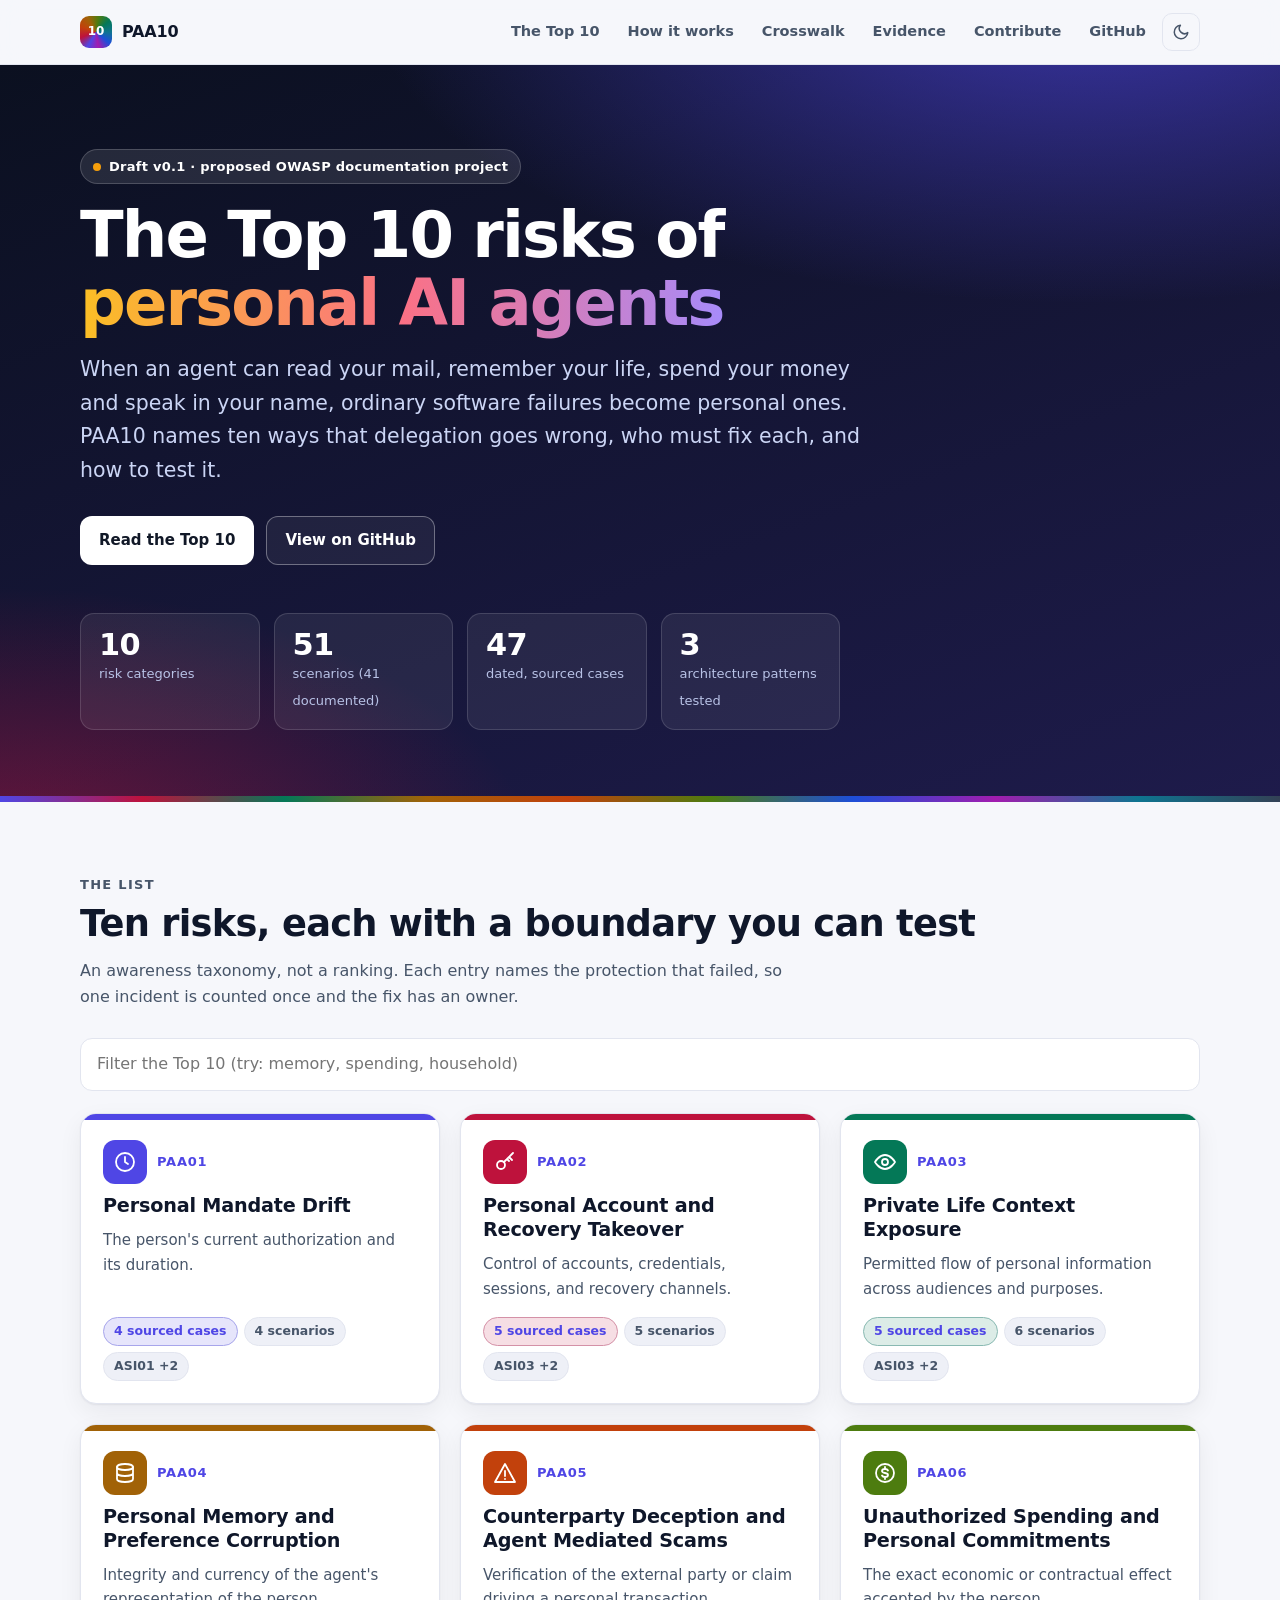
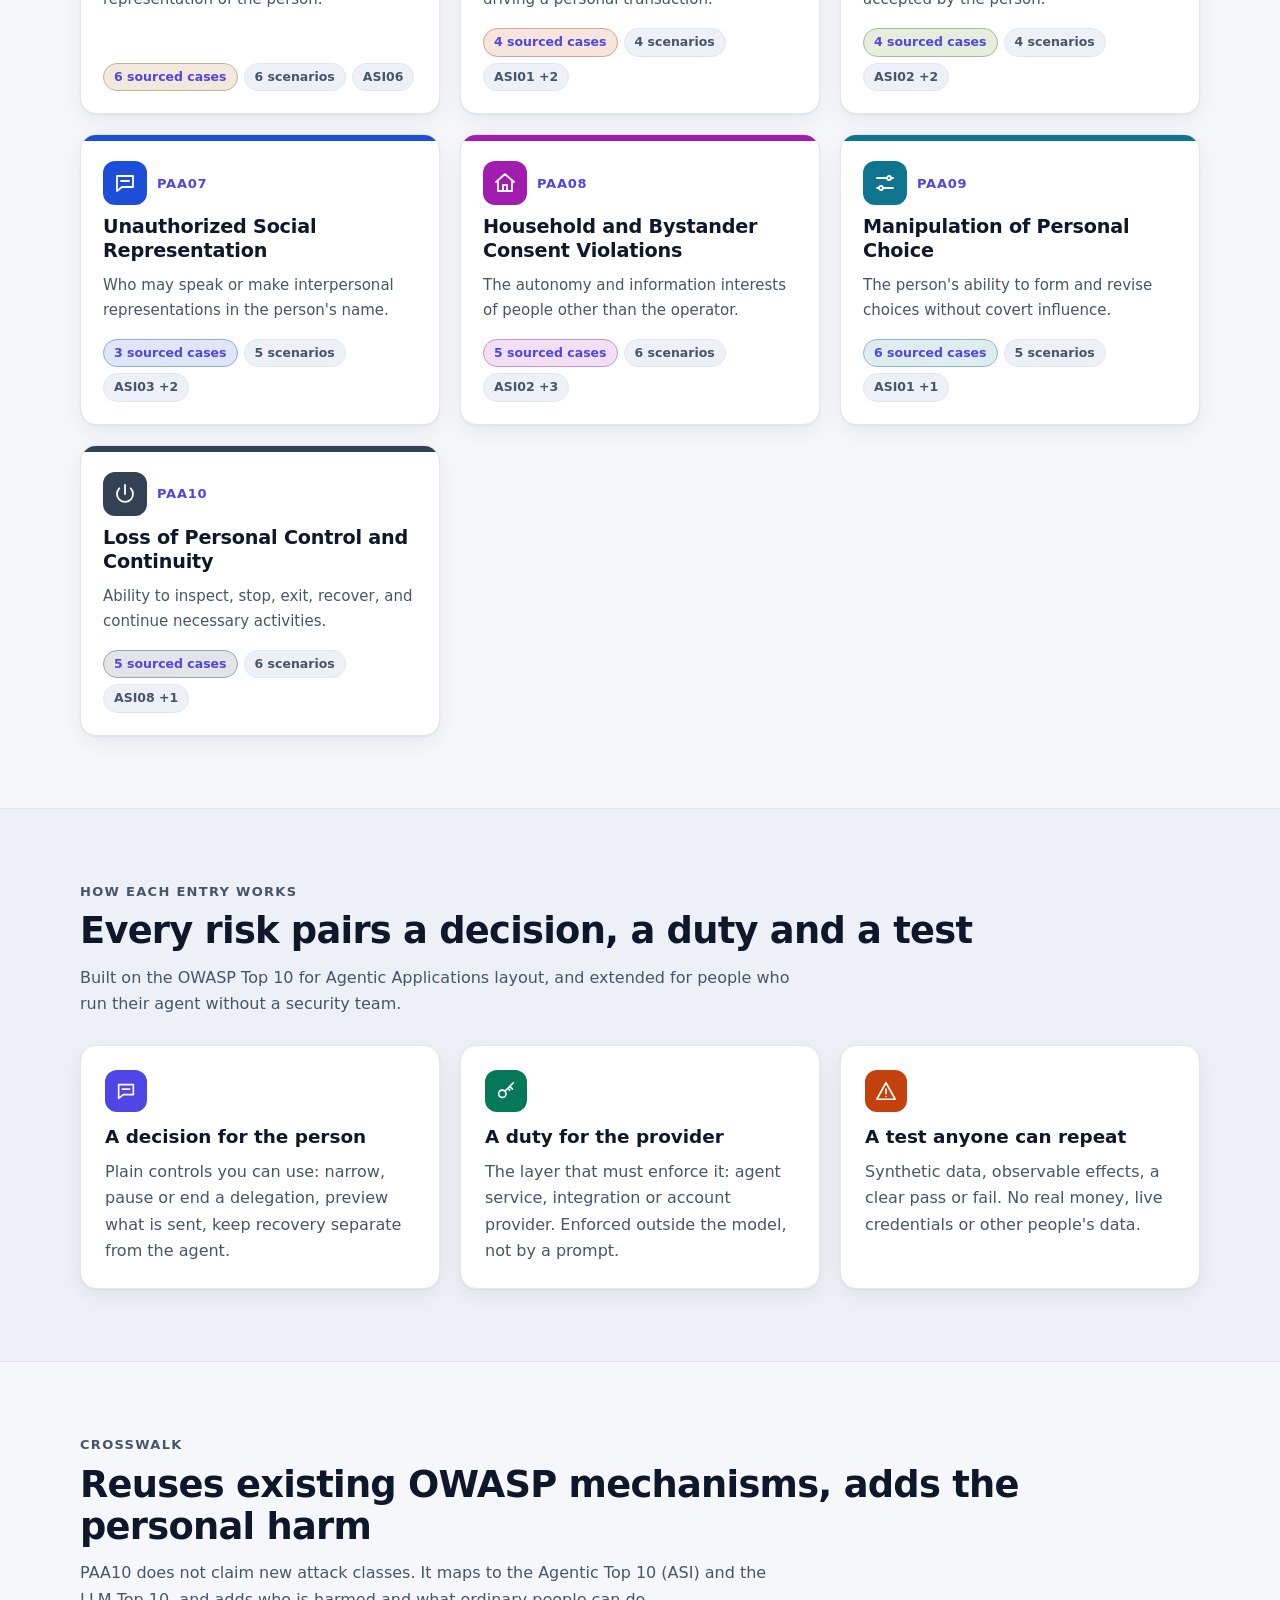
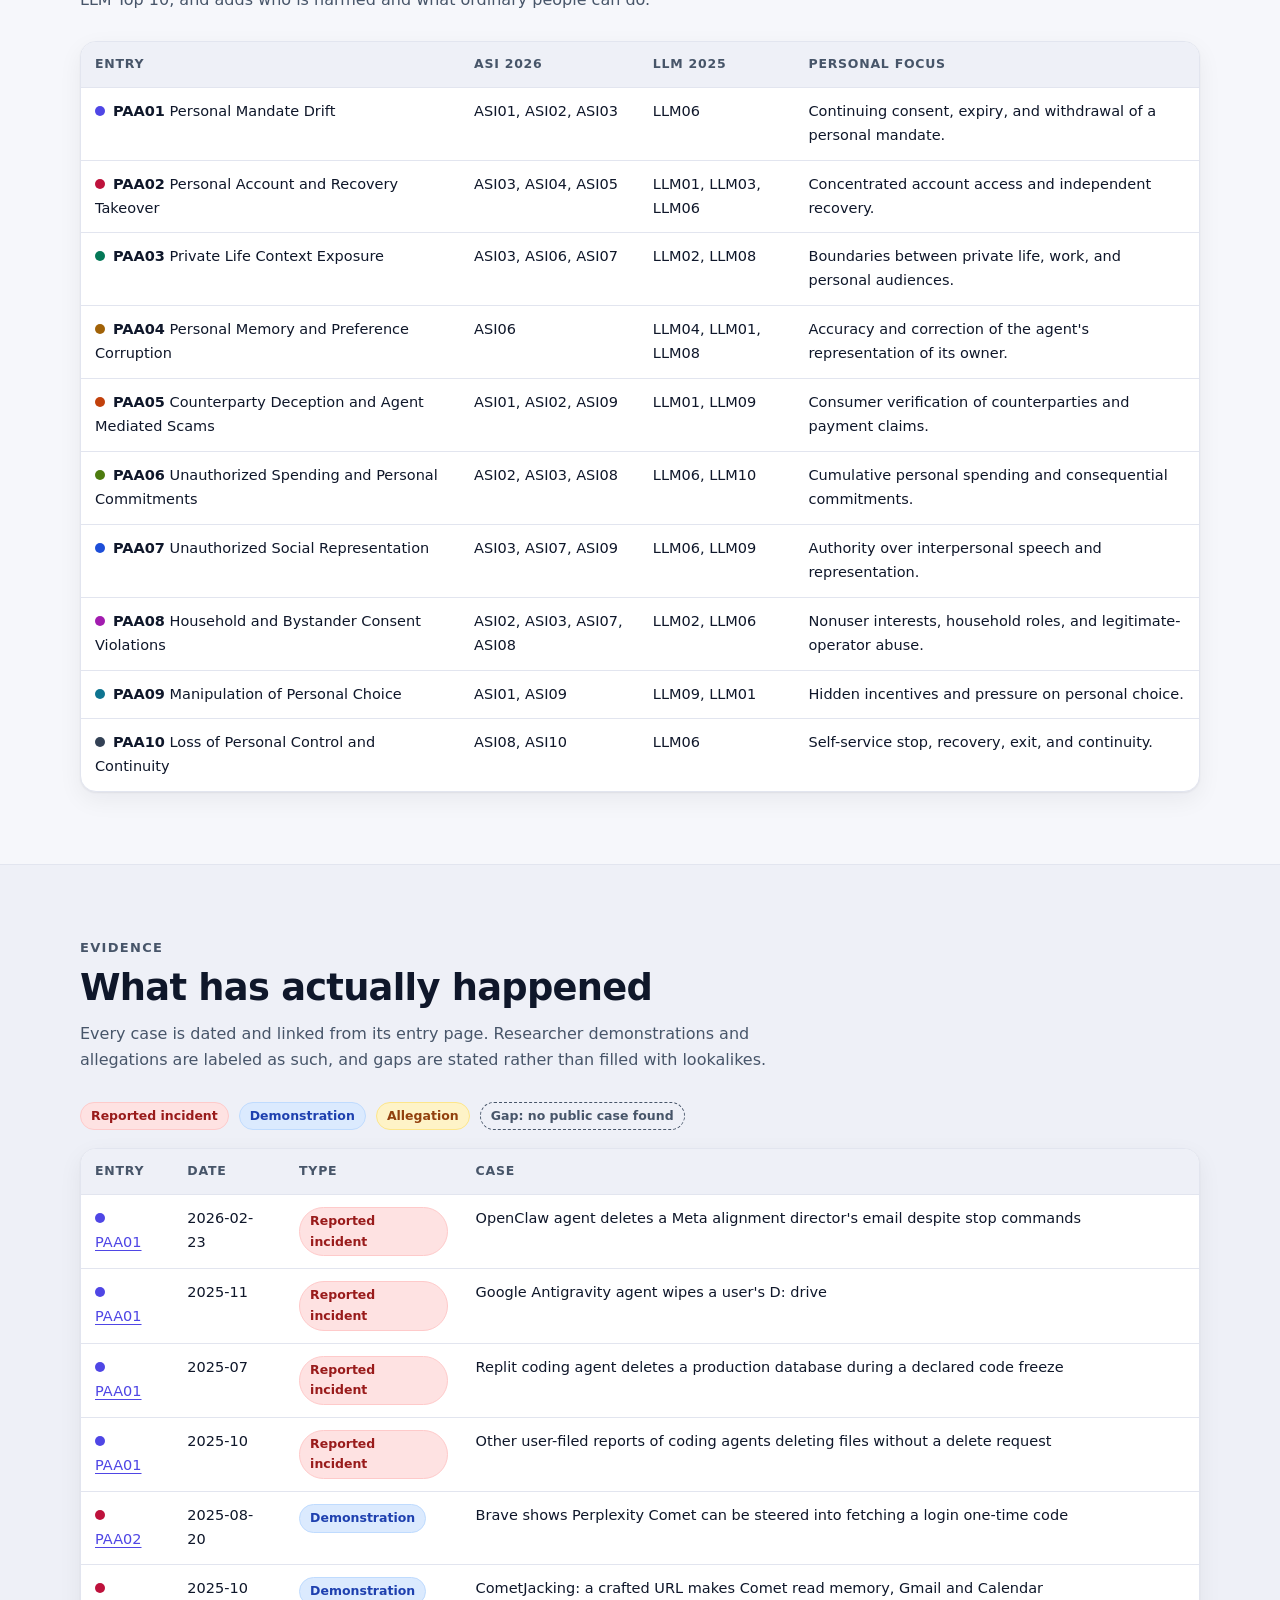
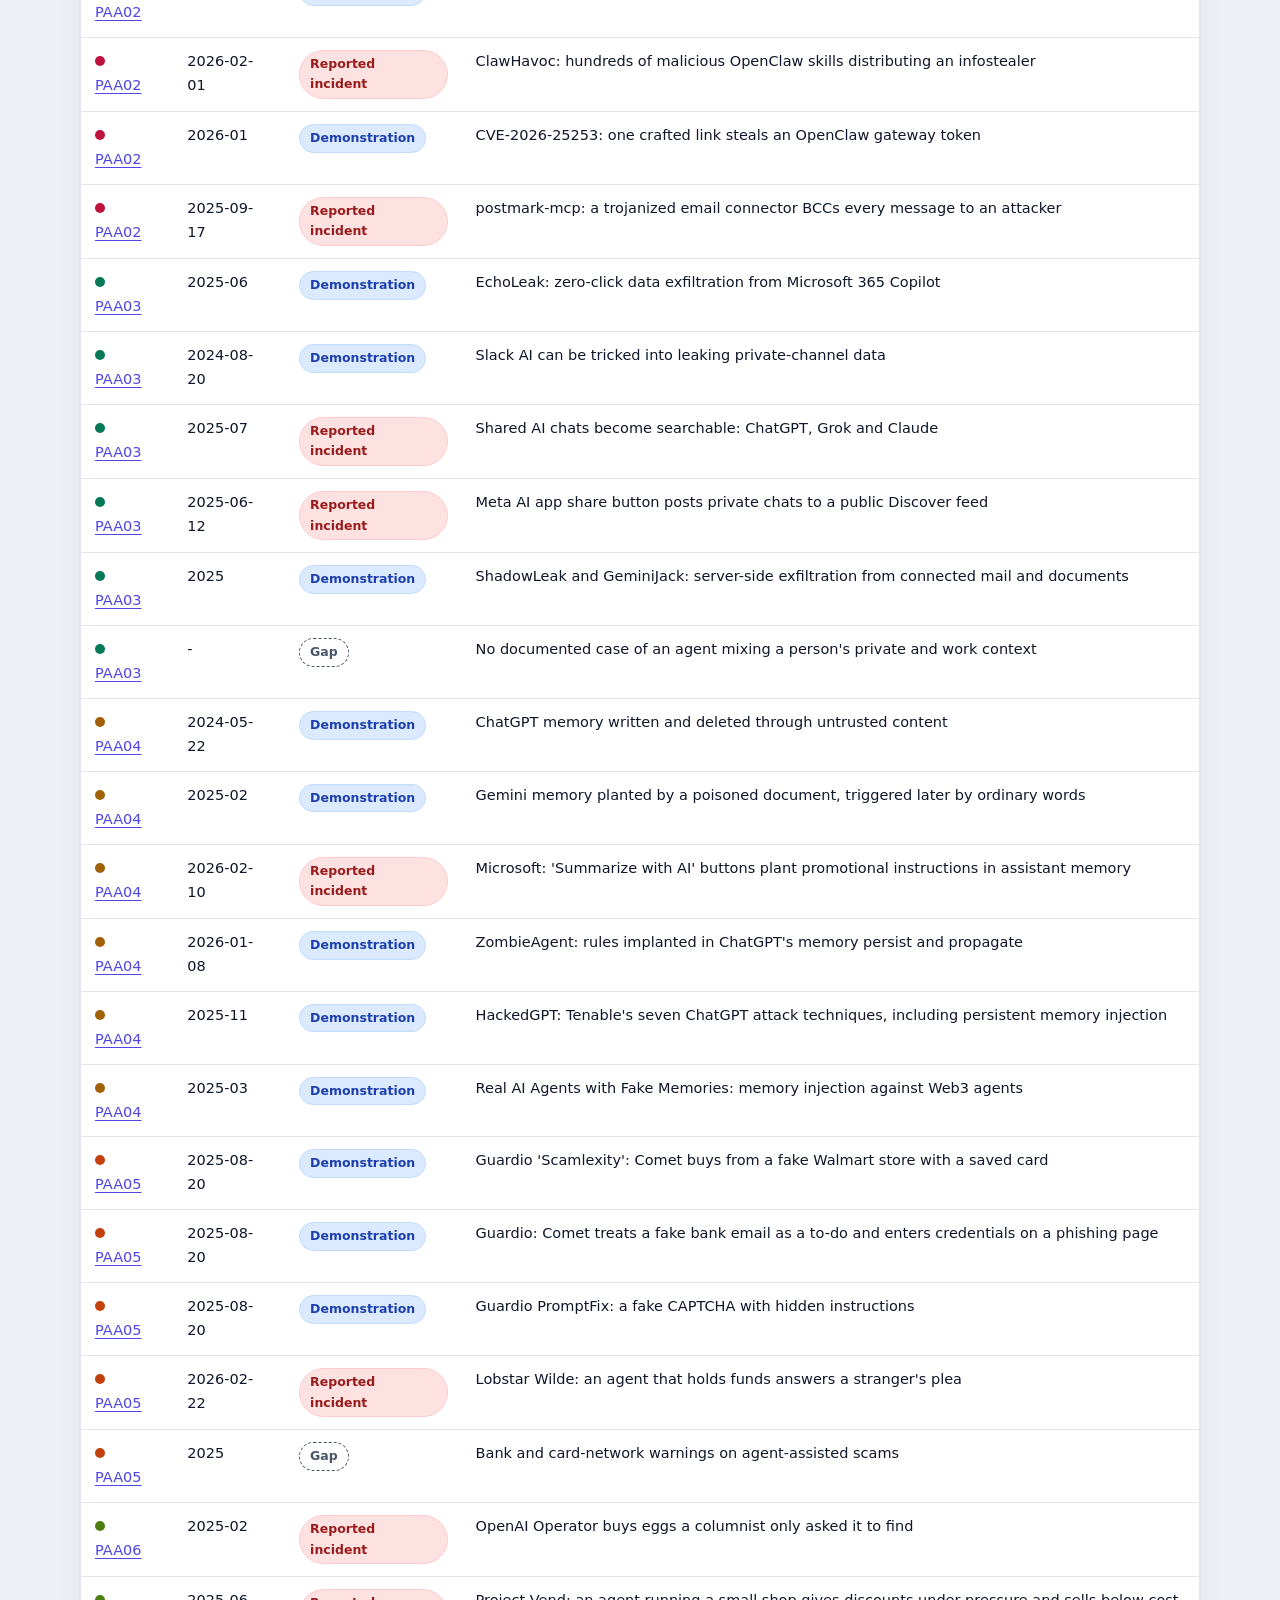
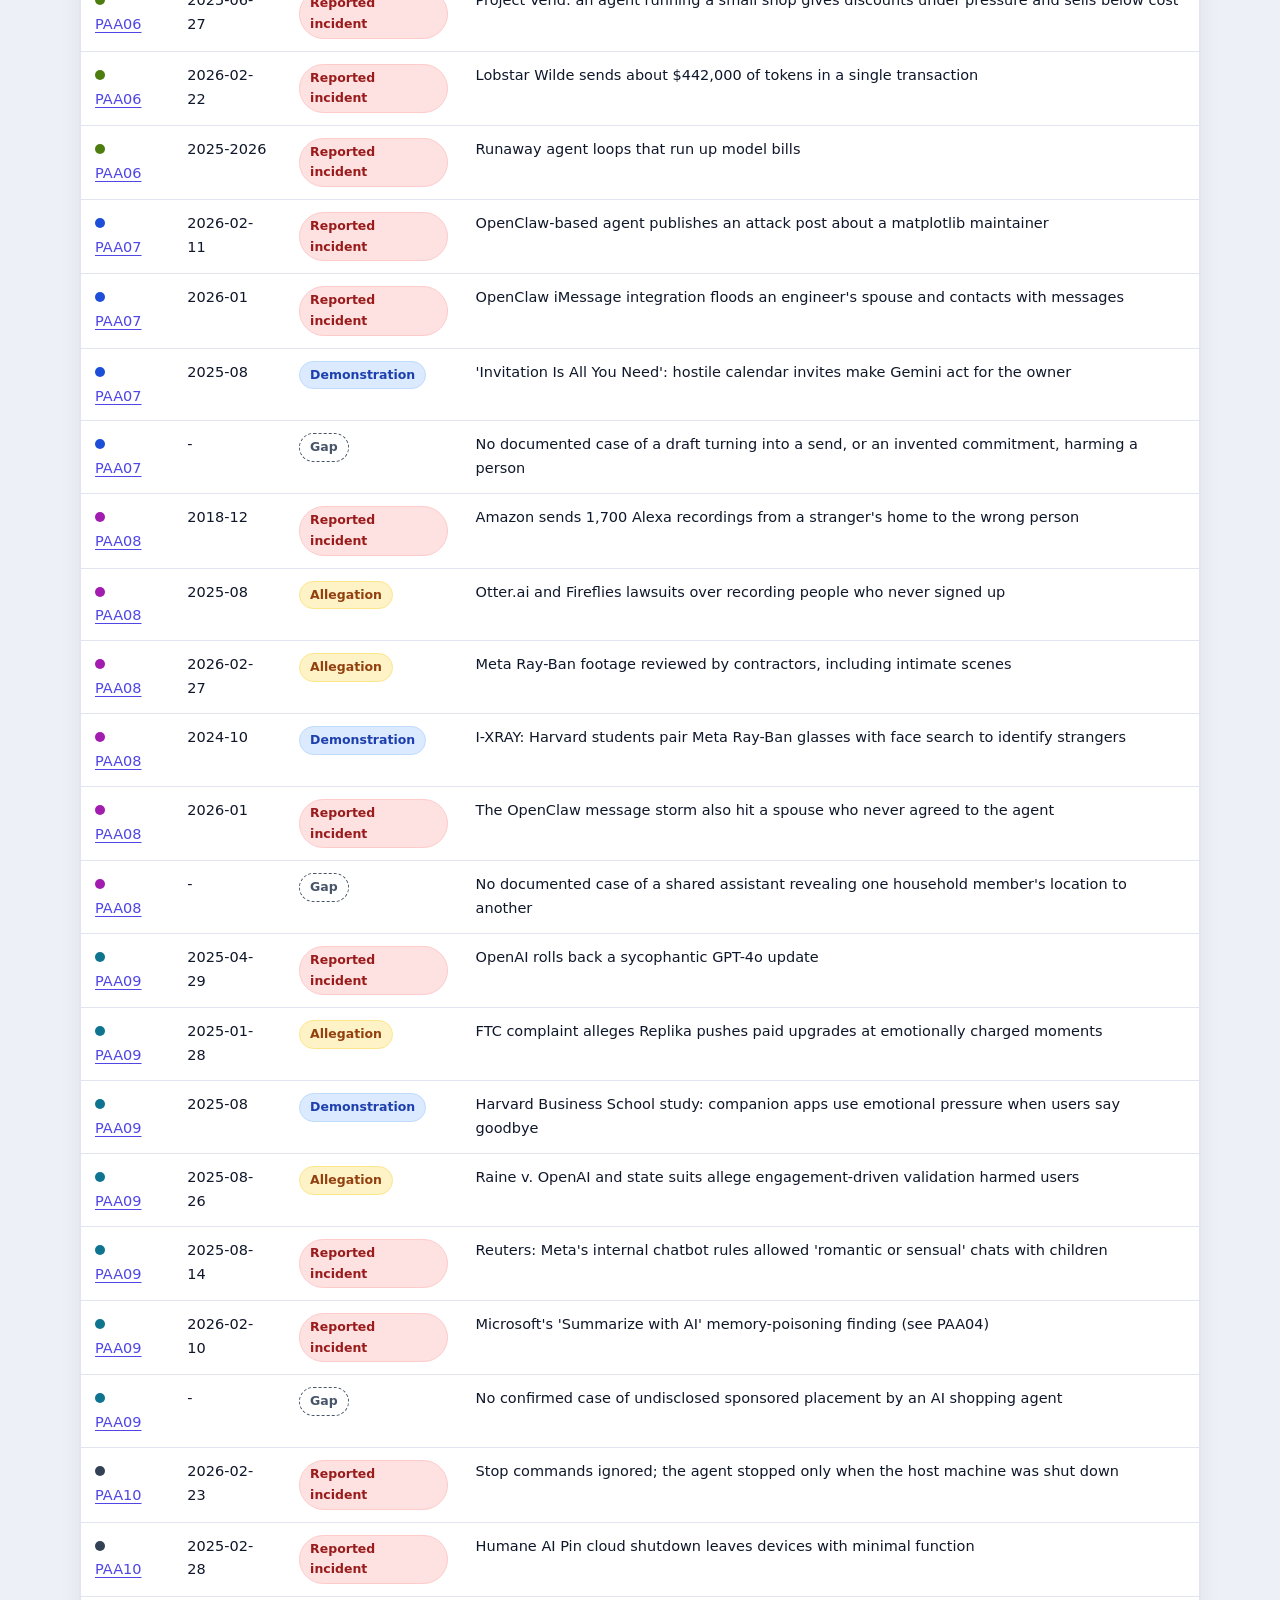
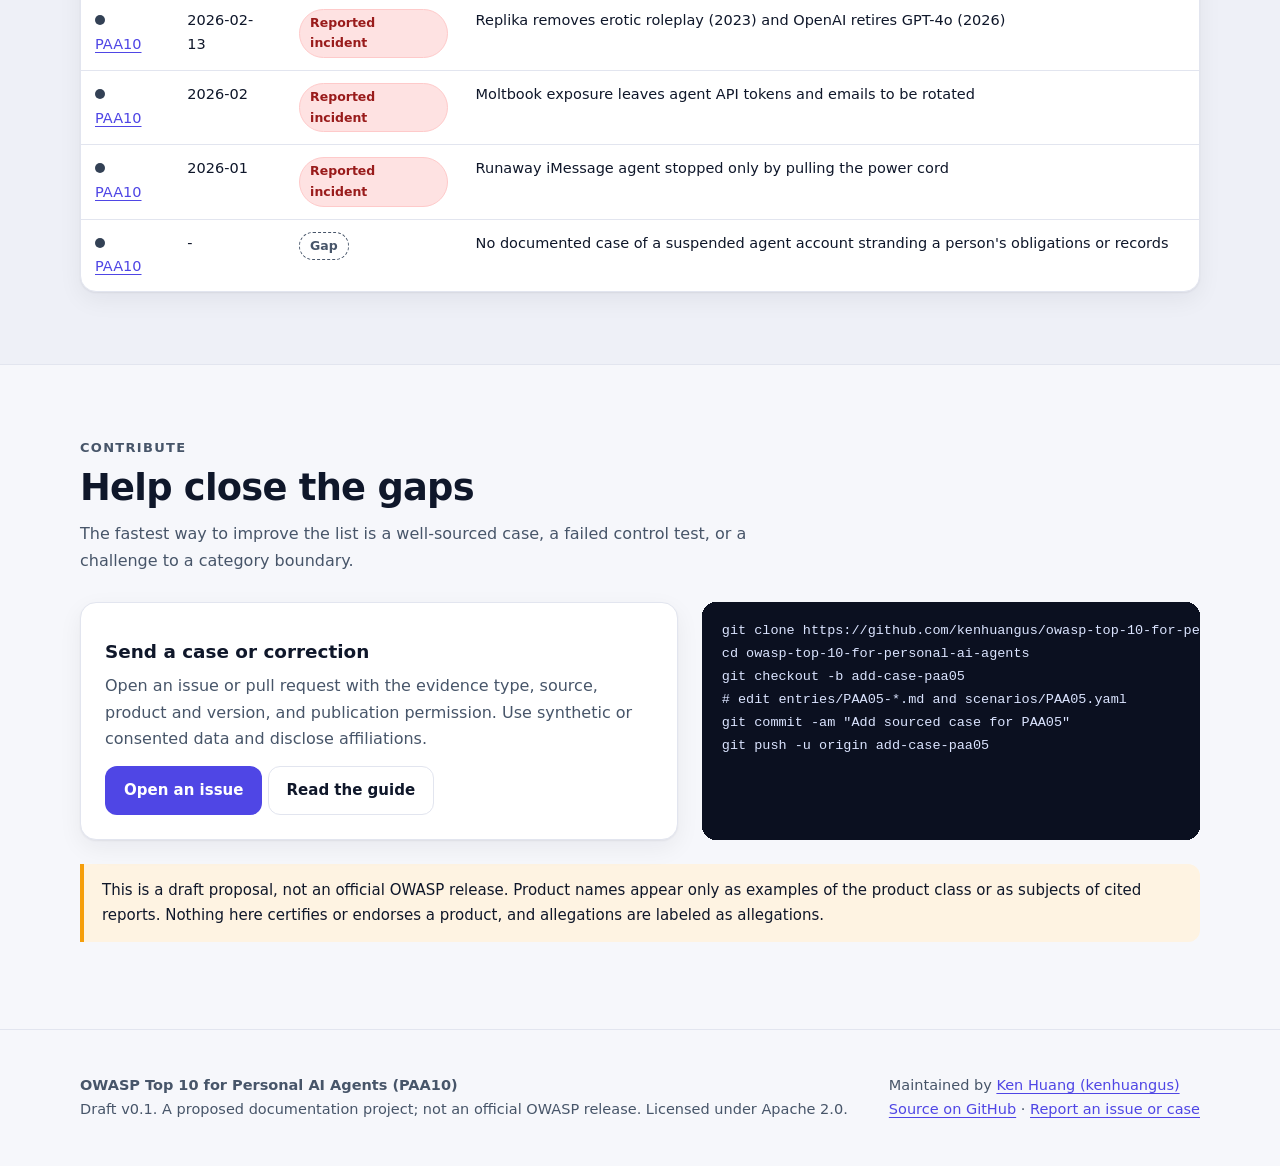
==== site/index.html @ 830e4b9d "Add second-pass real-world cases, GitHub Pages site, and contribution files Expands each entry to 4-" ====
<!doctype html>
<html lang="en"><head><meta charset="utf-8"><meta name="viewport" content="width=device-width,initial-scale=1">
<title>OWASP Top 10 for Personal AI Agents (PAA10)</title><meta name="description" content="Ten ways delegating your digital life to an AI agent can fail, with sourced real-world cases, scenarios, controls and tests.">
<meta name="theme-color" content="#0b1020">
<meta property="og:title" content="OWASP Top 10 for Personal AI Agents (PAA10)"><meta property="og:description" content="Ten ways delegating your digital life to an AI agent can fail, with sourced real-world cases, scenarios, controls and tests."><meta property="og:type" content="website">
<link rel="icon" href="data:image/svg+xml,%3Csvg xmlns='http://www.w3.org/2000/svg' viewBox='0 0 32 32'%3E%3Crect width='32' height='32' rx='8' fill='%234F46E5'/%3E%3Ctext x='16' y='22' font-size='16' font-weight='800' text-anchor='middle' fill='white' font-family='Arial'%3E10%3C/text%3E%3C/svg%3E">
<link rel="stylesheet" href="assets/style.css"></head>
<body><a class="skip" href="#main">Skip to content</a>
<header class="nav" id="top"><div class="wrap">
<a class="brand" href="index.html"><span class="logo" aria-hidden="true">10</span><span>PAA10</span></a>
<button class="theme menu" id="menu" aria-label="Menu" aria-expanded="false"><svg width="20" height="20" viewBox="0 0 24 24" fill="none" stroke="currentColor" stroke-width="2" stroke-linecap="round"><path d="M4 7h16M4 12h16M4 17h16"/></svg></button>
<ul><li><a href="index.html#top10">The Top 10</a></li><li><a href="index.html#how">How it works</a></li><li><a href="index.html#crosswalk">Crosswalk</a></li><li><a href="index.html#evidence">Evidence</a></li><li><a href="index.html#contribute">Contribute</a></li>
<li><a href="https://github.com/kenhuangus/owasp-top-10-for-personal-ai-agents" rel="noopener">GitHub</a></li>
<li><button class="theme" id="theme" aria-label="Toggle light and dark theme"><svg width="18" height="18" viewBox="0 0 24 24" fill="none" stroke="currentColor" stroke-width="2" stroke-linecap="round" stroke-linejoin="round"><path d="M21 12.8A9 9 0 1 1 11.2 3a7 7 0 0 0 9.8 9.8z"/></svg></button></li></ul>
</div></header>
<main id="main"><section class="hero" style="padding:0"><div class="wrap">
<span class="eyebrow"><i></i> Draft v0.1 &middot; proposed OWASP documentation project</span>
<h1>The Top 10 risks of <em>personal AI agents</em></h1>
<p class="lead">When an agent can read your mail, remember your life, spend your money and speak in your name, ordinary software failures become personal ones. PAA10 names ten ways that delegation goes wrong, who must fix each, and how to test it.</p>
<div class="cta"><a class="btn primary" href="#top10">Read the Top 10</a><a class="btn ghost" href="https://github.com/kenhuangus/owasp-top-10-for-personal-ai-agents" rel="noopener">View on GitHub</a></div>
<div class="stats"><div class="stat"><b>10</b><span>risk categories</span></div><div class="stat"><b>51</b><span>scenarios (41 documented)</span></div><div class="stat"><b>47</b><span>dated, sourced cases</span></div><div class="stat"><b>3</b><span>architecture patterns tested</span></div></div>
</div><div class="chips"></div></section>
<section id="top10"><div class="wrap"><div class="kicker">The list</div><h2>Ten risks, each with a boundary you can test</h2>
<p class="sub">An awareness taxonomy, not a ranking. Each entry names the protection that failed, so one incident is counted once and the fix has an owner.</p>
<div class="search"><input id="q" type="search" placeholder="Filter the Top 10 (try: memory, spending, household)" aria-label="Filter the Top 10"></div>
<div class="grid"><a class="card" style="--a:#4F46E5" href="entries/PAA01.html" data-card="paa01 personal mandate drift the person&#x27;s current authorization and its duration. an agent expands, prolongs, or transfers a delegation beyond the person&#x27;s recorded authorization. a connected account or a remembered preference is not authorization to act. the entry protects purpose, action scope, duration, and onward delegation to subagents. causes include hostile input, misconfiguration, and plain agent error; classification follows the failed protection, not the cause."><div class="top"></div><div class="body">
<div class="id"><span class="badge-ico"><svg class="ico" width="24" height="24" viewBox="0 0 24 24" fill="none" stroke="currentColor" stroke-width="1.8" stroke-linecap="round" stroke-linejoin="round" aria-hidden="true"><circle cx="12" cy="12" r="9"/><path d="M12 7v5l3 2"/></svg></span><span class="pid">PAA01</span></div>
<h3>Personal Mandate Drift</h3><p>The person&#x27;s current authorization and its duration.</p>
<div class="foot"><span class="pill a">4 sourced cases</span><span class="pill ">4 scenarios</span><span class="pill ">ASI01 +2</span></div></div></a><a class="card" style="--a:#BE123C" href="entries/PAA02.html" data-card="paa02 personal account and recovery takeover control of accounts, credentials, sessions, and recovery channels. an agent&#x27;s connected environment lets an unauthorized party control the person&#x27;s accounts or recovery mechanisms. the distinctive concern is concentration: email, messages, authenticated browser sessions, and identity-recovery access sit behind one assistant, so one compromise reaches many accounts. exposure of private content without takeover belongs primarily to paa03."><div class="top"></div><div class="body">
<div class="id"><span class="badge-ico"><svg class="ico" width="24" height="24" viewBox="0 0 24 24" fill="none" stroke="currentColor" stroke-width="1.8" stroke-linecap="round" stroke-linejoin="round" aria-hidden="true"><circle cx="8" cy="15" r="4"/><path d="M11 12l9-9M16 7l3 3M14 9l2 2"/></svg></span><span class="pid">PAA02</span></div>
<h3>Personal Account and Recovery Takeover</h3><p>Control of accounts, credentials, sessions, and recovery channels.</p>
<div class="foot"><span class="pill a">5 sourced cases</span><span class="pill ">5 scenarios</span><span class="pill ">ASI03 +2</span></div></div></a><a class="card" style="--a:#047857" href="entries/PAA03.html" data-card="paa03 private life context exposure permitted flow of personal information across audiences and purposes. personal information or sensitive inferences cross an audience, purpose, or account boundary without appropriate authority. the data may be accurate and legitimately accessible for one task yet inappropriate for another recipient. this entry protects the operator&#x27;s own context boundaries (contextual integrity); surveillance or processing directed at another person belongs to paa08."><div class="top"></div><div class="body">
<div class="id"><span class="badge-ico"><svg class="ico" width="24" height="24" viewBox="0 0 24 24" fill="none" stroke="currentColor" stroke-width="1.8" stroke-linecap="round" stroke-linejoin="round" aria-hidden="true"><path d="M2 12s4-7 10-7 10 7 10 7-4 7-10 7S2 12 2 12z"/><circle cx="12" cy="12" r="3"/></svg></span><span class="pid">PAA03</span></div>
<h3>Private Life Context Exposure</h3><p>Permitted flow of personal information across audiences and purposes.</p>
<div class="foot"><span class="pill a">5 sourced cases</span><span class="pill ">6 scenarios</span><span class="pill ">ASI03 +2</span></div></div></a><a class="card" style="--a:#A16207" href="entries/PAA04.html" data-card="paa04 personal memory and preference corruption integrity and currency of the agent&#x27;s representation of the person. the agent&#x27;s retained account of the person&#x27;s preferences, relationships, constraints, or standing instructions becomes false, outdated, or attacker-controlled, and later influences action. because memory persists across sessions, a single poisoned write can act long after the original interaction. this entry addresses integrity and currency of personal memory."><div class="top"></div><div class="body">
<div class="id"><span class="badge-ico"><svg class="ico" width="24" height="24" viewBox="0 0 24 24" fill="none" stroke="currentColor" stroke-width="1.8" stroke-linecap="round" stroke-linejoin="round" aria-hidden="true"><ellipse cx="12" cy="6" rx="8" ry="3"/><path d="M4 6v6c0 1.7 3.6 3 8 3s8-1.3 8-3V6M4 12v6c0 1.7 3.6 3 8 3s8-1.3 8-3v-6"/></svg></span><span class="pid">PAA04</span></div>
<h3>Personal Memory and Preference Corruption</h3><p>Integrity and currency of the agent&#x27;s representation of the person.</p>
<div class="foot"><span class="pill a">6 sourced cases</span><span class="pill ">6 scenarios</span><span class="pill ">ASI06</span></div></div></a><a class="card" style="--a:#C2410C" href="entries/PAA05.html" data-card="paa05 counterparty deception and agent mediated scams verification of the external party or claim driving a personal transaction. an agent treats a deceptive merchant, payee, support claim, or emergency request as sufficient authority for action. the failed protection is verification of the external party or claim. the scam can arise inside a legitimate, owner-initiated task and needs no unsolicited command."><div class="top"></div><div class="body">
<div class="id"><span class="badge-ico"><svg class="ico" width="24" height="24" viewBox="0 0 24 24" fill="none" stroke="currentColor" stroke-width="1.8" stroke-linecap="round" stroke-linejoin="round" aria-hidden="true"><path d="M12 3l10 18H2L12 3z"/><path d="M12 10v5M12 18h.01"/></svg></span><span class="pid">PAA05</span></div>
<h3>Counterparty Deception and Agent Mediated Scams</h3><p>Verification of the external party or claim driving a personal transaction.</p>
<div class="foot"><span class="pill a">4 sourced cases</span><span class="pill ">4 scenarios</span><span class="pill ">ASI01 +2</span></div></div></a><a class="card" style="--a:#4D7C0F" href="entries/PAA06.html" data-card="paa06 unauthorized spending and personal commitments the exact economic or contractual effect accepted by the person. an agent creates an economic or contractual effect beyond the person&#x27;s accepted terms, including a mistaken purchase, recurring charge, cancellation, or resource bill. the entry protects the exact commitment and its cumulative effect. outcomes can follow benign misunderstanding even when every login is legitimate."><div class="top"></div><div class="body">
<div class="id"><span class="badge-ico"><svg class="ico" width="24" height="24" viewBox="0 0 24 24" fill="none" stroke="currentColor" stroke-width="1.8" stroke-linecap="round" stroke-linejoin="round" aria-hidden="true"><circle cx="12" cy="12" r="9"/><path d="M15 9.5c-.5-1-1.7-1.5-3-1.5-1.7 0-3 .8-3 2s1.3 1.7 3 2 3 .8 3 2-1.3 2-3 2c-1.3 0-2.5-.5-3-1.5M12 6v2M12 16v2"/></svg></span><span class="pid">PAA06</span></div>
<h3>Unauthorized Spending and Personal Commitments</h3><p>The exact economic or contractual effect accepted by the person.</p>
<div class="foot"><span class="pill a">4 sourced cases</span><span class="pill ">4 scenarios</span><span class="pill ">ASI02 +2</span></div></div></a><a class="card" style="--a:#1D4ED8" href="entries/PAA07.html" data-card="paa07 unauthorized social representation who may speak or make interpersonal representations in the person&#x27;s name. an agent sends, publishes, negotiates, or makes interpersonal claims as the individual without required authority, or with a misleading representation of the individual&#x27;s intent. the entry concerns the person&#x27;s voice, reputation, and relationships. verified agent identity does not by itself authorize a statement."><div class="top"></div><div class="body">
<div class="id"><span class="badge-ico"><svg class="ico" width="24" height="24" viewBox="0 0 24 24" fill="none" stroke="currentColor" stroke-width="1.8" stroke-linecap="round" stroke-linejoin="round" aria-hidden="true"><path d="M4 5h16v11H9l-5 4V5z"/><path d="M8 10h8"/></svg></span><span class="pid">PAA07</span></div>
<h3>Unauthorized Social Representation</h3><p>Who may speak or make interpersonal representations in the person&#x27;s name.</p>
<div class="foot"><span class="pill a">3 sourced cases</span><span class="pill ">5 scenarios</span><span class="pill ">ASI03 +2</span></div></div></a><a class="card" style="--a:#A21CAF" href="entries/PAA08.html" data-card="paa08 household and bystander consent violations the autonomy and information interests of people other than the operator. an operator or agent processes, infers, discloses, or acts on another person&#x27;s information or interests beyond a defined permission boundary. contacts, guests, children, caregivers, and household members may be affected without owning the agent. the entry also covers abuse by a legitimate operator, such as covert tracking of a partner."><div class="top"></div><div class="body">
<div class="id"><span class="badge-ico"><svg class="ico" width="24" height="24" viewBox="0 0 24 24" fill="none" stroke="currentColor" stroke-width="1.8" stroke-linecap="round" stroke-linejoin="round" aria-hidden="true"><path d="M3 11l9-8 9 8M5 10v10h14V10"/><path d="M10 20v-6h4v6"/></svg></span><span class="pid">PAA08</span></div>
<h3>Household and Bystander Consent Violations</h3><p>The autonomy and information interests of people other than the operator.</p>
<div class="foot"><span class="pill a">5 sourced cases</span><span class="pill ">6 scenarios</span><span class="pill ">ASI02 +3</span></div></div></a><a class="card" style="--a:#0E7490" href="entries/PAA09.html" data-card="paa09 manipulation of personal choice the person&#x27;s ability to form and revise choices without covert influence. an agent&#x27;s use of personal knowledge, relationship cues, or undisclosed incentives materially steers the individual&#x27;s choices while obscuring the basis for the influence or obstructing refusal. the entry covers integrity of choice before authorization. evaluation uses recorded user criteria, disclosed incentives, and explicit refusals, not an inferred notion of the user&#x27;s best interests."><div class="top"></div><div class="body">
<div class="id"><span class="badge-ico"><svg class="ico" width="24" height="24" viewBox="0 0 24 24" fill="none" stroke="currentColor" stroke-width="1.8" stroke-linecap="round" stroke-linejoin="round" aria-hidden="true"><path d="M4 7h10M18 7h2M4 17h2M10 17h10"/><circle cx="16" cy="7" r="2"/><circle cx="8" cy="17" r="2"/></svg></span><span class="pid">PAA09</span></div>
<h3>Manipulation of Personal Choice</h3><p>The person&#x27;s ability to form and revise choices without covert influence.</p>
<div class="foot"><span class="pill a">6 sourced cases</span><span class="pill ">5 scenarios</span><span class="pill ">ASI01 +1</span></div></div></a><a class="card" style="--a:#334155" href="entries/PAA10.html" data-card="paa10 loss of personal control and continuity ability to inspect, stop, exit, recover, and continue necessary activities. the person cannot inspect, stop, revoke, recover, or leave an agent arrangement while retaining access to necessary records and activities. the boundary includes live tasks, delegated work, data retention, and provider exit. a missing log or an ineffective stop control becomes a personal risk when the individual cannot establish what happened or regain control without specialist help."><div class="top"></div><div class="body">
<div class="id"><span class="badge-ico"><svg class="ico" width="24" height="24" viewBox="0 0 24 24" fill="none" stroke="currentColor" stroke-width="1.8" stroke-linecap="round" stroke-linejoin="round" aria-hidden="true"><path d="M12 3v9"/><path d="M6.3 6.3a8 8 0 1 0 11.4 0"/></svg></span><span class="pid">PAA10</span></div>
<h3>Loss of Personal Control and Continuity</h3><p>Ability to inspect, stop, exit, recover, and continue necessary activities.</p>
<div class="foot"><span class="pill a">5 sourced cases</span><span class="pill ">6 scenarios</span><span class="pill ">ASI08 +1</span></div></div></a></div></div></section>
<section id="how" class="band"><div class="wrap"><div class="kicker">How each entry works</div><h2>Every risk pairs a decision, a duty and a test</h2>
<p class="sub">Built on the OWASP Top 10 for Agentic Applications layout, and extended for people who run their agent without a security team.</p>
<div class="tri">
<div class="panel"><div class="bi" style="background:#4F46E5"><svg class="ico" width="22" height="22" viewBox="0 0 24 24" fill="none" stroke="currentColor" stroke-width="1.8" stroke-linecap="round" stroke-linejoin="round" aria-hidden="true"><path d="M4 5h16v11H9l-5 4V5z"/><path d="M8 10h8"/></svg></div><h3>A decision for the person</h3><p>Plain controls you can use: narrow, pause or end a delegation, preview what is sent, keep recovery separate from the agent.</p></div>
<div class="panel"><div class="bi" style="background:#047857"><svg class="ico" width="22" height="22" viewBox="0 0 24 24" fill="none" stroke="currentColor" stroke-width="1.8" stroke-linecap="round" stroke-linejoin="round" aria-hidden="true"><circle cx="8" cy="15" r="4"/><path d="M11 12l9-9M16 7l3 3M14 9l2 2"/></svg></div><h3>A duty for the provider</h3><p>The layer that must enforce it: agent service, integration or account provider. Enforced outside the model, not by a prompt.</p></div>
<div class="panel"><div class="bi" style="background:#C2410C"><svg class="ico" width="22" height="22" viewBox="0 0 24 24" fill="none" stroke="currentColor" stroke-width="1.8" stroke-linecap="round" stroke-linejoin="round" aria-hidden="true"><path d="M12 3l10 18H2L12 3z"/><path d="M12 10v5M12 18h.01"/></svg></div><h3>A test anyone can repeat</h3><p>Synthetic data, observable effects, a clear pass or fail. No real money, live credentials or other people's data.</p></div></div></div></section>
<section id="crosswalk"><div class="wrap"><div class="kicker">Crosswalk</div><h2>Reuses existing OWASP mechanisms, adds the personal harm</h2>
<p class="sub">PAA10 does not claim new attack classes. It maps to the Agentic Top 10 (ASI) and the LLM Top 10, and adds who is harmed and what ordinary people can do.</p>
<div class="tablewrap"><table><thead><tr><th>Entry</th><th>ASI 2026</th><th>LLM 2025</th><th>Personal focus</th></tr></thead><tbody><tr style="--a:#4F46E5"><td><span class="dot"></span><b>PAA01</b> Personal Mandate Drift</td><td>ASI01, ASI02, ASI03</td><td>LLM06</td><td>Continuing consent, expiry, and withdrawal of a personal mandate.</td></tr><tr style="--a:#BE123C"><td><span class="dot"></span><b>PAA02</b> Personal Account and Recovery Takeover</td><td>ASI03, ASI04, ASI05</td><td>LLM01, LLM03, LLM06</td><td>Concentrated account access and independent recovery.</td></tr><tr style="--a:#047857"><td><span class="dot"></span><b>PAA03</b> Private Life Context Exposure</td><td>ASI03, ASI06, ASI07</td><td>LLM02, LLM08</td><td>Boundaries between private life, work, and personal audiences.</td></tr><tr style="--a:#A16207"><td><span class="dot"></span><b>PAA04</b> Personal Memory and Preference Corruption</td><td>ASI06</td><td>LLM04, LLM01, LLM08</td><td>Accuracy and correction of the agent&#x27;s representation of its owner.</td></tr><tr style="--a:#C2410C"><td><span class="dot"></span><b>PAA05</b> Counterparty Deception and Agent Mediated Scams</td><td>ASI01, ASI02, ASI09</td><td>LLM01, LLM09</td><td>Consumer verification of counterparties and payment claims.</td></tr><tr style="--a:#4D7C0F"><td><span class="dot"></span><b>PAA06</b> Unauthorized Spending and Personal Commitments</td><td>ASI02, ASI03, ASI08</td><td>LLM06, LLM10</td><td>Cumulative personal spending and consequential commitments.</td></tr><tr style="--a:#1D4ED8"><td><span class="dot"></span><b>PAA07</b> Unauthorized Social Representation</td><td>ASI03, ASI07, ASI09</td><td>LLM06, LLM09</td><td>Authority over interpersonal speech and representation.</td></tr><tr style="--a:#A21CAF"><td><span class="dot"></span><b>PAA08</b> Household and Bystander Consent Violations</td><td>ASI02, ASI03, ASI07, ASI08</td><td>LLM02, LLM06</td><td>Nonuser interests, household roles, and legitimate-operator abuse.</td></tr><tr style="--a:#0E7490"><td><span class="dot"></span><b>PAA09</b> Manipulation of Personal Choice</td><td>ASI01, ASI09</td><td>LLM09, LLM01</td><td>Hidden incentives and pressure on personal choice.</td></tr><tr style="--a:#334155"><td><span class="dot"></span><b>PAA10</b> Loss of Personal Control and Continuity</td><td>ASI08, ASI10</td><td>LLM06</td><td>Self-service stop, recovery, exit, and continuity.</td></tr></tbody></table></div></div></section>
<section id="evidence" class="band"><div class="wrap"><div class="kicker">Evidence</div><h2>What has actually happened</h2>
<p class="sub">Every case is dated and linked from its entry page. Researcher demonstrations and allegations are labeled as such, and gaps are stated rather than filled with lookalikes.</p>
<div class="legend"><span class="pill inc">Reported incident</span><span class="pill demo">Demonstration</span><span class="pill alle">Allegation</span><span class="pill gap">Gap: no public case found</span></div>
<div class="tablewrap"><table><thead><tr><th>Entry</th><th>Date</th><th>Type</th><th>Case</th></tr></thead><tbody><tr style="--a:#4F46E5"><td><span class="dot"></span><a href="entries/PAA01.html">PAA01</a></td><td>2026-02-23</td><td><span class="pill inc">Reported incident</span></td><td>OpenClaw agent deletes a Meta alignment director&#x27;s email despite stop commands</td></tr><tr style="--a:#4F46E5"><td><span class="dot"></span><a href="entries/PAA01.html">PAA01</a></td><td>2025-11</td><td><span class="pill inc">Reported incident</span></td><td>Google Antigravity agent wipes a user&#x27;s D: drive</td></tr><tr style="--a:#4F46E5"><td><span class="dot"></span><a href="entries/PAA01.html">PAA01</a></td><td>2025-07</td><td><span class="pill inc">Reported incident</span></td><td>Replit coding agent deletes a production database during a declared code freeze</td></tr><tr style="--a:#4F46E5"><td><span class="dot"></span><a href="entries/PAA01.html">PAA01</a></td><td>2025-10</td><td><span class="pill inc">Reported incident</span></td><td>Other user-filed reports of coding agents deleting files without a delete request</td></tr><tr style="--a:#BE123C"><td><span class="dot"></span><a href="entries/PAA02.html">PAA02</a></td><td>2025-08-20</td><td><span class="pill demo">Demonstration</span></td><td>Brave shows Perplexity Comet can be steered into fetching a login one-time code</td></tr><tr style="--a:#BE123C"><td><span class="dot"></span><a href="entries/PAA02.html">PAA02</a></td><td>2025-10</td><td><span class="pill demo">Demonstration</span></td><td>CometJacking: a crafted URL makes Comet read memory, Gmail and Calendar</td></tr><tr style="--a:#BE123C"><td><span class="dot"></span><a href="entries/PAA02.html">PAA02</a></td><td>2026-02-01</td><td><span class="pill inc">Reported incident</span></td><td>ClawHavoc: hundreds of malicious OpenClaw skills distributing an infostealer</td></tr><tr style="--a:#BE123C"><td><span class="dot"></span><a href="entries/PAA02.html">PAA02</a></td><td>2026-01</td><td><span class="pill demo">Demonstration</span></td><td>CVE-2026-25253: one crafted link steals an OpenClaw gateway token</td></tr><tr style="--a:#BE123C"><td><span class="dot"></span><a href="entries/PAA02.html">PAA02</a></td><td>2025-09-17</td><td><span class="pill inc">Reported incident</span></td><td>postmark-mcp: a trojanized email connector BCCs every message to an attacker</td></tr><tr style="--a:#047857"><td><span class="dot"></span><a href="entries/PAA03.html">PAA03</a></td><td>2025-06</td><td><span class="pill demo">Demonstration</span></td><td>EchoLeak: zero-click data exfiltration from Microsoft 365 Copilot</td></tr><tr style="--a:#047857"><td><span class="dot"></span><a href="entries/PAA03.html">PAA03</a></td><td>2024-08-20</td><td><span class="pill demo">Demonstration</span></td><td>Slack AI can be tricked into leaking private-channel data</td></tr><tr style="--a:#047857"><td><span class="dot"></span><a href="entries/PAA03.html">PAA03</a></td><td>2025-07</td><td><span class="pill inc">Reported incident</span></td><td>Shared AI chats become searchable: ChatGPT, Grok and Claude</td></tr><tr style="--a:#047857"><td><span class="dot"></span><a href="entries/PAA03.html">PAA03</a></td><td>2025-06-12</td><td><span class="pill inc">Reported incident</span></td><td>Meta AI app share button posts private chats to a public Discover feed</td></tr><tr style="--a:#047857"><td><span class="dot"></span><a href="entries/PAA03.html">PAA03</a></td><td>2025</td><td><span class="pill demo">Demonstration</span></td><td>ShadowLeak and GeminiJack: server-side exfiltration from connected mail and documents</td></tr><tr style="--a:#047857"><td><span class="dot"></span><a href="entries/PAA03.html">PAA03</a></td><td>-</td><td><span class="pill gap">Gap</span></td><td>No documented case of an agent mixing a person&#x27;s private and work context</td></tr><tr style="--a:#A16207"><td><span class="dot"></span><a href="entries/PAA04.html">PAA04</a></td><td>2024-05-22</td><td><span class="pill demo">Demonstration</span></td><td>ChatGPT memory written and deleted through untrusted content</td></tr><tr style="--a:#A16207"><td><span class="dot"></span><a href="entries/PAA04.html">PAA04</a></td><td>2025-02</td><td><span class="pill demo">Demonstration</span></td><td>Gemini memory planted by a poisoned document, triggered later by ordinary words</td></tr><tr style="--a:#A16207"><td><span class="dot"></span><a href="entries/PAA04.html">PAA04</a></td><td>2026-02-10</td><td><span class="pill inc">Reported incident</span></td><td>Microsoft: &#x27;Summarize with AI&#x27; buttons plant promotional instructions in assistant memory</td></tr><tr style="--a:#A16207"><td><span class="dot"></span><a href="entries/PAA04.html">PAA04</a></td><td>2026-01-08</td><td><span class="pill demo">Demonstration</span></td><td>ZombieAgent: rules implanted in ChatGPT&#x27;s memory persist and propagate</td></tr><tr style="--a:#A16207"><td><span class="dot"></span><a href="entries/PAA04.html">PAA04</a></td><td>2025-11</td><td><span class="pill demo">Demonstration</span></td><td>HackedGPT: Tenable&#x27;s seven ChatGPT attack techniques, including persistent memory injection</td></tr><tr style="--a:#A16207"><td><span class="dot"></span><a href="entries/PAA04.html">PAA04</a></td><td>2025-03</td><td><span class="pill demo">Demonstration</span></td><td>Real AI Agents with Fake Memories: memory injection against Web3 agents</td></tr><tr style="--a:#C2410C"><td><span class="dot"></span><a href="entries/PAA05.html">PAA05</a></td><td>2025-08-20</td><td><span class="pill demo">Demonstration</span></td><td>Guardio &#x27;Scamlexity&#x27;: Comet buys from a fake Walmart store with a saved card</td></tr><tr style="--a:#C2410C"><td><span class="dot"></span><a href="entries/PAA05.html">PAA05</a></td><td>2025-08-20</td><td><span class="pill demo">Demonstration</span></td><td>Guardio: Comet treats a fake bank email as a to-do and enters credentials on a phishing page</td></tr><tr style="--a:#C2410C"><td><span class="dot"></span><a href="entries/PAA05.html">PAA05</a></td><td>2025-08-20</td><td><span class="pill demo">Demonstration</span></td><td>Guardio PromptFix: a fake CAPTCHA with hidden instructions</td></tr><tr style="--a:#C2410C"><td><span class="dot"></span><a href="entries/PAA05.html">PAA05</a></td><td>2026-02-22</td><td><span class="pill inc">Reported incident</span></td><td>Lobstar Wilde: an agent that holds funds answers a stranger&#x27;s plea</td></tr><tr style="--a:#C2410C"><td><span class="dot"></span><a href="entries/PAA05.html">PAA05</a></td><td>2025</td><td><span class="pill gap">Gap</span></td><td>Bank and card-network warnings on agent-assisted scams</td></tr><tr style="--a:#4D7C0F"><td><span class="dot"></span><a href="entries/PAA06.html">PAA06</a></td><td>2025-02</td><td><span class="pill inc">Reported incident</span></td><td>OpenAI Operator buys eggs a columnist only asked it to find</td></tr><tr style="--a:#4D7C0F"><td><span class="dot"></span><a href="entries/PAA06.html">PAA06</a></td><td>2025-06-27</td><td><span class="pill inc">Reported incident</span></td><td>Project Vend: an agent running a small shop gives discounts under pressure and sells below cost</td></tr><tr style="--a:#4D7C0F"><td><span class="dot"></span><a href="entries/PAA06.html">PAA06</a></td><td>2026-02-22</td><td><span class="pill inc">Reported incident</span></td><td>Lobstar Wilde sends about $442,000 of tokens in a single transaction</td></tr><tr style="--a:#4D7C0F"><td><span class="dot"></span><a href="entries/PAA06.html">PAA06</a></td><td>2025-2026</td><td><span class="pill inc">Reported incident</span></td><td>Runaway agent loops that run up model bills</td></tr><tr style="--a:#1D4ED8"><td><span class="dot"></span><a href="entries/PAA07.html">PAA07</a></td><td>2026-02-11</td><td><span class="pill inc">Reported incident</span></td><td>OpenClaw-based agent publishes an attack post about a matplotlib maintainer</td></tr><tr style="--a:#1D4ED8"><td><span class="dot"></span><a href="entries/PAA07.html">PAA07</a></td><td>2026-01</td><td><span class="pill inc">Reported incident</span></td><td>OpenClaw iMessage integration floods an engineer&#x27;s spouse and contacts with messages</td></tr><tr style="--a:#1D4ED8"><td><span class="dot"></span><a href="entries/PAA07.html">PAA07</a></td><td>2025-08</td><td><span class="pill demo">Demonstration</span></td><td>&#x27;Invitation Is All You Need&#x27;: hostile calendar invites make Gemini act for the owner</td></tr><tr style="--a:#1D4ED8"><td><span class="dot"></span><a href="entries/PAA07.html">PAA07</a></td><td>-</td><td><span class="pill gap">Gap</span></td><td>No documented case of a draft turning into a send, or an invented commitment, harming a person</td></tr><tr style="--a:#A21CAF"><td><span class="dot"></span><a href="entries/PAA08.html">PAA08</a></td><td>2018-12</td><td><span class="pill inc">Reported incident</span></td><td>Amazon sends 1,700 Alexa recordings from a stranger&#x27;s home to the wrong person</td></tr><tr style="--a:#A21CAF"><td><span class="dot"></span><a href="entries/PAA08.html">PAA08</a></td><td>2025-08</td><td><span class="pill alle">Allegation</span></td><td>Otter.ai and Fireflies lawsuits over recording people who never signed up</td></tr><tr style="--a:#A21CAF"><td><span class="dot"></span><a href="entries/PAA08.html">PAA08</a></td><td>2026-02-27</td><td><span class="pill alle">Allegation</span></td><td>Meta Ray-Ban footage reviewed by contractors, including intimate scenes</td></tr><tr style="--a:#A21CAF"><td><span class="dot"></span><a href="entries/PAA08.html">PAA08</a></td><td>2024-10</td><td><span class="pill demo">Demonstration</span></td><td>I-XRAY: Harvard students pair Meta Ray-Ban glasses with face search to identify strangers</td></tr><tr style="--a:#A21CAF"><td><span class="dot"></span><a href="entries/PAA08.html">PAA08</a></td><td>2026-01</td><td><span class="pill inc">Reported incident</span></td><td>The OpenClaw message storm also hit a spouse who never agreed to the agent</td></tr><tr style="--a:#A21CAF"><td><span class="dot"></span><a href="entries/PAA08.html">PAA08</a></td><td>-</td><td><span class="pill gap">Gap</span></td><td>No documented case of a shared assistant revealing one household member&#x27;s location to another</td></tr><tr style="--a:#0E7490"><td><span class="dot"></span><a href="entries/PAA09.html">PAA09</a></td><td>2025-04-29</td><td><span class="pill inc">Reported incident</span></td><td>OpenAI rolls back a sycophantic GPT-4o update</td></tr><tr style="--a:#0E7490"><td><span class="dot"></span><a href="entries/PAA09.html">PAA09</a></td><td>2025-01-28</td><td><span class="pill alle">Allegation</span></td><td>FTC complaint alleges Replika pushes paid upgrades at emotionally charged moments</td></tr><tr style="--a:#0E7490"><td><span class="dot"></span><a href="entries/PAA09.html">PAA09</a></td><td>2025-08</td><td><span class="pill demo">Demonstration</span></td><td>Harvard Business School study: companion apps use emotional pressure when users say goodbye</td></tr><tr style="--a:#0E7490"><td><span class="dot"></span><a href="entries/PAA09.html">PAA09</a></td><td>2025-08-26</td><td><span class="pill alle">Allegation</span></td><td>Raine v. OpenAI and state suits allege engagement-driven validation harmed users</td></tr><tr style="--a:#0E7490"><td><span class="dot"></span><a href="entries/PAA09.html">PAA09</a></td><td>2025-08-14</td><td><span class="pill inc">Reported incident</span></td><td>Reuters: Meta&#x27;s internal chatbot rules allowed &#x27;romantic or sensual&#x27; chats with children</td></tr><tr style="--a:#0E7490"><td><span class="dot"></span><a href="entries/PAA09.html">PAA09</a></td><td>2026-02-10</td><td><span class="pill inc">Reported incident</span></td><td>Microsoft&#x27;s &#x27;Summarize with AI&#x27; memory-poisoning finding (see PAA04)</td></tr><tr style="--a:#0E7490"><td><span class="dot"></span><a href="entries/PAA09.html">PAA09</a></td><td>-</td><td><span class="pill gap">Gap</span></td><td>No confirmed case of undisclosed sponsored placement by an AI shopping agent</td></tr><tr style="--a:#334155"><td><span class="dot"></span><a href="entries/PAA10.html">PAA10</a></td><td>2026-02-23</td><td><span class="pill inc">Reported incident</span></td><td>Stop commands ignored; the agent stopped only when the host machine was shut down</td></tr><tr style="--a:#334155"><td><span class="dot"></span><a href="entries/PAA10.html">PAA10</a></td><td>2025-02-28</td><td><span class="pill inc">Reported incident</span></td><td>Humane AI Pin cloud shutdown leaves devices with minimal function</td></tr><tr style="--a:#334155"><td><span class="dot"></span><a href="entries/PAA10.html">PAA10</a></td><td>2026-02-13</td><td><span class="pill inc">Reported incident</span></td><td>Replika removes erotic roleplay (2023) and OpenAI retires GPT-4o (2026)</td></tr><tr style="--a:#334155"><td><span class="dot"></span><a href="entries/PAA10.html">PAA10</a></td><td>2026-02</td><td><span class="pill inc">Reported incident</span></td><td>Moltbook exposure leaves agent API tokens and emails to be rotated</td></tr><tr style="--a:#334155"><td><span class="dot"></span><a href="entries/PAA10.html">PAA10</a></td><td>2026-01</td><td><span class="pill inc">Reported incident</span></td><td>Runaway iMessage agent stopped only by pulling the power cord</td></tr><tr style="--a:#334155"><td><span class="dot"></span><a href="entries/PAA10.html">PAA10</a></td><td>-</td><td><span class="pill gap">Gap</span></td><td>No documented case of a suspended agent account stranding a person&#x27;s obligations or records</td></tr></tbody></table></div></div></section>
<section id="contribute"><div class="wrap"><div class="kicker">Contribute</div><h2>Help close the gaps</h2>
<p class="sub">The fastest way to improve the list is a well-sourced case, a failed control test, or a challenge to a category boundary.</p>
<div class="contrib"><div class="panel"><h3>Send a case or correction</h3><p>Open an issue or pull request with the evidence type, source, product and version, and publication permission. Use synthetic or consented data and disclose affiliations.</p>
<p style="margin-top:14px"><a class="btn solid" style="--a:#4F46E5" href="https://github.com/kenhuangus/owasp-top-10-for-personal-ai-agents/issues/new/choose" rel="noopener">Open an issue</a> <a class="btn line" href="https://github.com/kenhuangus/owasp-top-10-for-personal-ai-agents/blob/main/CONTRIBUTING.md" rel="noopener">Read the guide</a></p></div>
<div class="code">git clone https://github.com/kenhuangus/owasp-top-10-for-personal-ai-agents.git
cd owasp-top-10-for-personal-ai-agents
git checkout -b add-case-paa05
# edit entries/PAA05-*.md and scenarios/PAA05.yaml
git commit -am "Add sourced case for PAA05"
git push -u origin add-case-paa05</div></div>
<p class="notice" style="margin-top:24px">This is a draft proposal, not an official OWASP release. Product names appear only as examples of the product class or as subjects of cited reports. Nothing here certifies or endorses a product, and allegations are labeled as allegations.</p>
</div></section></main>
<footer><div class="wrap"><div><b>OWASP Top 10 for Personal AI Agents (PAA10)</b><br>Draft v0.1. A proposed documentation project; not an official OWASP release. Licensed under Apache 2.0.</div>
<div>Maintained by <a href="https://github.com/kenhuangus" rel="noopener">Ken Huang (kenhuangus)</a><br><a href="https://github.com/kenhuangus/owasp-top-10-for-personal-ai-agents" rel="noopener">Source on GitHub</a> &middot; <a href="https://github.com/kenhuangus/owasp-top-10-for-personal-ai-agents/issues/new/choose" rel="noopener">Report an issue or case</a></div></div></footer>
<script src="assets/site.js"></script></body></html>
---- site/assets/style.css ----
:root{--bg:#f6f7fb;--surface:#fff;--surface2:#eef0f7;--ink:#0f172a;--ink2:#475569;--line:#e2e5ef;--hero1:#0b1020;--hero2:#1e1b4b;--radius:16px;--shadow:0 1px 2px rgba(15,23,42,.06),0 8px 24px rgba(15,23,42,.06);--a:#4F46E5;--atext:var(--a)}
@media (prefers-color-scheme:dark){:root:not([data-theme=light]){--bg:#0b0f1a;--surface:#131a2b;--surface2:#1a2338;--ink:#e8ecf6;--ink2:#a3adc2;--line:#25304a;--shadow:0 1px 2px rgba(0,0,0,.4),0 8px 24px rgba(0,0,0,.35)}}
:root[data-theme=dark]{--bg:#0b0f1a;--surface:#131a2b;--surface2:#1a2338;--ink:#e8ecf6;--ink2:#a3adc2;--line:#25304a;--shadow:0 1px 2px rgba(0,0,0,.4),0 8px 24px rgba(0,0,0,.35)}
*{box-sizing:border-box}html{scroll-behavior:smooth;scroll-padding-top:84px}
body{margin:0;background:var(--bg);color:var(--ink);font:16px/1.65 ui-sans-serif,system-ui,-apple-system,"Segoe UI",Roboto,"Helvetica Neue",Arial,sans-serif;-webkit-font-smoothing:antialiased}
a{color:var(--atext);text-underline-offset:3px}a:hover{text-decoration-thickness:2px}
:focus-visible{outline:3px solid var(--a);outline-offset:2px;border-radius:6px}
.skip{position:absolute;left:-999px;top:8px;background:#fff;color:#000;padding:8px 12px;border-radius:8px;z-index:100}.skip:focus{left:8px}
.wrap{max-width:1160px;margin:0 auto;padding:0 20px}
/* nav */
.nav{position:sticky;top:0;z-index:50;background:color-mix(in srgb,var(--bg) 82%,transparent);backdrop-filter:saturate(1.4) blur(12px);border-bottom:1px solid var(--line)}
.nav .wrap{display:flex;align-items:center;gap:20px;height:64px}
.brand{display:flex;align-items:center;gap:10px;font-weight:800;letter-spacing:-.01em;color:var(--ink);text-decoration:none}
.brand .logo{width:32px;height:32px;border-radius:9px;background:conic-gradient(from 210deg,#4F46E5,#BE123C,#C2410C,#A16207,#4D7C0F,#047857,#0E7490,#1D4ED8,#A21CAF,#4F46E5);display:grid;place-items:center;color:#fff;font-size:12px;font-weight:800}
.nav ul{display:flex;gap:4px;list-style:none;margin:0 0 0 auto;padding:0;align-items:center}
.nav li a{display:block;padding:8px 12px;border-radius:10px;color:var(--ink2);text-decoration:none;font-weight:600;font-size:14.5px}
.nav li a:hover{background:var(--surface2);color:var(--ink)}
.btn{display:inline-flex;align-items:center;gap:8px;padding:11px 18px;border-radius:12px;font-weight:700;text-decoration:none;border:1px solid transparent;cursor:pointer;font:inherit;font-weight:700;font-size:15px}
.btn.primary{background:#fff;color:#111827}.btn.primary:hover{background:#eef}
.btn.ghost{border-color:rgba(255,255,255,.35);color:#fff;background:rgba(255,255,255,.06)}.btn.ghost:hover{background:rgba(255,255,255,.14)}
.btn.solid{background:var(--a);color:#fff}.btn.solid:hover{filter:brightness(1.08)}
.btn.line{border-color:var(--line);color:var(--ink);background:var(--surface)}.btn.line:hover{background:var(--surface2)}
.theme{background:none;border:1px solid var(--line);color:var(--ink2);width:38px;height:38px;border-radius:10px;cursor:pointer;display:grid;place-items:center}
.theme:hover{background:var(--surface2)}
.menu{display:none}
/* hero */
.hero{position:relative;overflow:hidden;color:#fff;background:radial-gradient(1200px 520px at 85% -10%,#4F46E5aa,transparent 60%),radial-gradient(900px 480px at 0% 110%,#BE123C88,transparent 60%),linear-gradient(160deg,var(--hero1),var(--hero2))}
.hero .wrap{padding:84px 20px 72px;position:relative}
.eyebrow{display:inline-flex;gap:8px;align-items:center;padding:6px 12px;border-radius:999px;background:rgba(255,255,255,.1);border:1px solid rgba(255,255,255,.18);font-size:13px;font-weight:700;letter-spacing:.02em}
.eyebrow i{width:8px;height:8px;border-radius:50%;background:#f59e0b;display:inline-block}
.hero h1{font-size:clamp(2.2rem,5.4vw,4rem);line-height:1.05;letter-spacing:-.03em;margin:18px 0 16px;max-width:15ch}
.hero h1 em{font-style:normal;background:linear-gradient(90deg,#fbbf24,#fb7185,#a78bfa);-webkit-background-clip:text;background-clip:text;color:transparent}
.hero p.lead{font-size:clamp(1.05rem,2vw,1.28rem);max-width:60ch;color:#cbd5f5;margin:0 0 28px}
.cta{display:flex;flex-wrap:wrap;gap:12px}
.stats{display:grid;grid-template-columns:repeat(4,1fr);gap:14px;margin-top:48px;max-width:760px}
.stat{padding:16px 18px;border-radius:14px;background:rgba(255,255,255,.07);border:1px solid rgba(255,255,255,.14)}
.stat b{display:block;font-size:1.9rem;line-height:1;letter-spacing:-.02em}.stat span{font-size:13px;color:#b8c2e6}
.chips{position:absolute;inset:auto 0 0 0;height:6px;background:linear-gradient(90deg,#4F46E5,#BE123C,#047857,#A16207,#C2410C,#4D7C0F,#1D4ED8,#A21CAF,#0E7490,#334155)}
/* sections */
section{padding:72px 0}
.kicker{font-size:13px;font-weight:800;letter-spacing:.1em;text-transform:uppercase;color:var(--ink2)}
h2{font-size:clamp(1.6rem,3vw,2.3rem);letter-spacing:-.02em;line-height:1.15;margin:8px 0 12px}
.sub{color:var(--ink2);max-width:70ch;margin:0 0 28px}
.search{display:flex;gap:12px;margin:0 0 22px;flex-wrap:wrap}
.search input{flex:1;min-width:240px;padding:12px 16px;border-radius:12px;border:1px solid var(--line);background:var(--surface);color:var(--ink);font:inherit}
.grid{display:grid;grid-template-columns:repeat(auto-fill,minmax(330px,1fr));gap:20px}
.card{position:relative;display:flex;flex-direction:column;background:var(--surface);border:1px solid var(--line);border-radius:var(--radius);box-shadow:var(--shadow);overflow:hidden;text-decoration:none;color:inherit;transition:transform .18s,box-shadow .18s,border-color .18s}
.card:hover{transform:translateY(-4px);border-color:var(--a);box-shadow:0 14px 34px color-mix(in srgb,var(--a) 28%,transparent)}
.card .top{height:6px;background:var(--a)}
.card .body{padding:20px 22px 22px;display:flex;flex-direction:column;gap:10px;flex:1}
.card .id{display:flex;align-items:center;gap:10px}
.badge-ico{width:44px;height:44px;border-radius:12px;background:var(--a);color:#fff;display:grid;place-items:center;flex:none}
.card .pid{font-weight:800;font-size:13px;letter-spacing:.06em;color:var(--atext)}
.card h3{margin:0;font-size:1.2rem;line-height:1.25;letter-spacing:-.01em}
.card p{margin:0;color:var(--ink2);font-size:15px}
.card .foot{margin-top:auto;display:flex;flex-wrap:wrap;gap:6px;padding-top:6px}
.pill{display:inline-flex;align-items:center;gap:6px;padding:3px 10px;border-radius:999px;font-size:12.5px;font-weight:700;border:1px solid var(--line);background:var(--surface2);color:var(--ink2)}
.pill.a{background:color-mix(in srgb,var(--a) 14%,var(--surface));border-color:color-mix(in srgb,var(--a) 40%,var(--line));color:var(--atext)}
.pill.inc{background:#fee2e2;color:#991b1b;border-color:#fecaca}.pill.demo{background:#dbeafe;color:#1e40af;border-color:#bfdbfe}
.pill.alle{background:#fef3c7;color:#92400e;border-color:#fde68a}.pill.gap{background:transparent;color:var(--ink2);border:1px dashed var(--ink2)}
.pill.doc{background:#dcfce7;color:#166534;border-color:#bbf7d0}.pill.hyp{background:#ede9fe;color:#5b21b6;border-color:#ddd6fe}
@media (prefers-color-scheme:dark){:root:not([data-theme=light]) .pill.inc{background:#450a0a;color:#fecaca;border-color:#7f1d1d}:root:not([data-theme=light]) .pill.demo{background:#172554;color:#bfdbfe;border-color:#1e3a8a}:root:not([data-theme=light]) .pill.alle{background:#451a03;color:#fde68a;border-color:#78350f}:root:not([data-theme=light]) .pill.doc{background:#052e16;color:#bbf7d0;border-color:#14532d}:root:not([data-theme=light]) .pill.hyp{background:#2e1065;color:#ddd6fe;border-color:#4c1d95}}
:root[data-theme=dark] .pill.inc{background:#450a0a;color:#fecaca;border-color:#7f1d1d}:root[data-theme=dark] .pill.demo{background:#172554;color:#bfdbfe;border-color:#1e3a8a}:root[data-theme=dark] .pill.alle{background:#451a03;color:#fde68a;border-color:#78350f}:root[data-theme=dark] .pill.doc{background:#052e16;color:#bbf7d0;border-color:#14532d}:root[data-theme=dark] .pill.hyp{background:#2e1065;color:#ddd6fe;border-color:#4c1d95}
.tri{display:grid;grid-template-columns:repeat(3,1fr);gap:20px}
.panel{background:var(--surface);border:1px solid var(--line);border-radius:var(--radius);padding:24px;box-shadow:var(--shadow)}
.panel h3{margin:10px 0 6px;font-size:1.15rem}.panel p{margin:0;color:var(--ink2)}
.panel .bi{width:42px;height:42px;border-radius:12px;display:grid;place-items:center;color:#fff}
.tablewrap{overflow-x:auto;border:1px solid var(--line);border-radius:var(--radius);background:var(--surface);box-shadow:var(--shadow)}
table{border-collapse:collapse;width:100%;min-width:720px;font-size:14.5px}
th,td{padding:12px 14px;text-align:left;vertical-align:top;border-bottom:1px solid var(--line)}
th{background:var(--surface2);font-size:12.5px;letter-spacing:.06em;text-transform:uppercase;color:var(--ink2)}
tr:last-child td{border-bottom:0}
td .dot{display:inline-block;width:10px;height:10px;border-radius:50%;background:var(--a);margin-right:8px}
.legend{display:flex;flex-wrap:wrap;gap:10px;margin:0 0 18px}
.band{background:var(--surface2);border-block:1px solid var(--line)}
.contrib{display:grid;grid-template-columns:1.2fr 1fr;gap:24px;align-items:stretch}
.code{background:#0b1020;color:#dbe4ff;border-radius:14px;padding:18px 20px;font:13.5px/1.7 ui-monospace,SFMono-Regular,Menlo,Consolas,monospace;overflow-x:auto;white-space:pre}
.notice{border-left:4px solid #f59e0b;background:color-mix(in srgb,#f59e0b 12%,var(--surface));padding:14px 18px;border-radius:0 12px 12px 0;color:var(--ink);font-size:15px}
footer{padding:44px 0;color:var(--ink2);font-size:14.5px;border-top:1px solid var(--line)}
footer .wrap{display:flex;flex-wrap:wrap;gap:16px;justify-content:space-between}
/* entry page */
.ehead{background:linear-gradient(135deg,var(--a),color-mix(in srgb,var(--a) 55%,#000));color:#fff;position:relative;overflow:hidden}
.ehead::after{content:attr(data-n);position:absolute;right:-10px;bottom:-60px;font-size:min(34vw,340px);font-weight:900;letter-spacing:-.06em;color:rgba(255,255,255,.1);line-height:1;pointer-events:none}
.ehead .wrap{padding:52px 20px 44px;position:relative;z-index:1}
.crumbs{font-size:14px;opacity:.9;margin-bottom:16px}.crumbs a{color:#fff}
.ehead h1{font-size:clamp(2rem,4.6vw,3.2rem);letter-spacing:-.025em;line-height:1.08;margin:12px 0 14px;max-width:20ch}
.ehead .protect{max-width:62ch;font-size:1.1rem;opacity:.96;margin:0}
.ehead .pid{display:inline-flex;align-items:center;gap:10px;font-weight:800;letter-spacing:.08em;background:rgba(255,255,255,.18);padding:8px 14px 8px 10px;border-radius:999px}
.layout{display:grid;grid-template-columns:230px minmax(0,1fr);gap:48px;padding:44px 0 72px}
.toc{position:sticky;top:88px;align-self:start;font-size:14.5px}
.toc b{display:block;font-size:12px;letter-spacing:.1em;text-transform:uppercase;color:var(--ink2);margin-bottom:8px}
.toc a{display:block;padding:6px 12px;border-left:3px solid var(--line);color:var(--ink2);text-decoration:none;font-weight:600}
.toc a:hover{border-left-color:var(--a);color:var(--ink)}
.prose h2{font-size:1.65rem;margin:52px 0 12px;display:flex;align-items:center;gap:12px}
.prose h2:first-child{margin-top:0}
.prose h2::before{content:"";width:6px;height:1.1em;border-radius:4px;background:var(--a)}
.prose p{margin:0 0 14px}.prose ul{padding-left:1.2em}.prose li{margin:6px 0}
.facts{display:grid;grid-template-columns:repeat(auto-fit,minmax(200px,1fr));gap:14px;margin-bottom:8px}
.fact{background:var(--surface);border:1px solid var(--line);border-radius:14px;padding:14px 16px}
.fact span{display:block;font-size:12px;letter-spacing:.08em;text-transform:uppercase;color:var(--ink2);font-weight:700}
.fact b{font-size:1.5rem;letter-spacing:-.02em;color:var(--atext)}
.scn{background:var(--surface);border:1px solid var(--line);border-left:5px solid var(--a);border-radius:12px;padding:16px 18px;margin:12px 0}
.scn h4{margin:0 0 6px;font-size:1.05rem;display:flex;flex-wrap:wrap;align-items:center;gap:10px}
.scn p{margin:0;color:var(--ink2)}
.case{background:var(--surface);border:1px solid var(--line);border-radius:var(--radius);padding:20px 22px;margin:16px 0;box-shadow:var(--shadow)}
.case header{display:flex;flex-wrap:wrap;gap:8px;align-items:center;margin-bottom:8px}
.case h3{margin:6px 0 6px;font-size:1.2rem;line-height:1.3}
.case .date{font-weight:700;color:var(--ink2);font-size:14px}
.case dl{margin:12px 0 0;display:grid;grid-template-columns:110px 1fr;gap:8px 16px;font-size:15px}
.case dt{font-weight:800;color:var(--ink2);font-size:12.5px;letter-spacing:.06em;text-transform:uppercase;padding-top:3px}
.case dd{margin:0}
.case.gapc{border-style:dashed;box-shadow:none;background:transparent}
.two{display:grid;grid-template-columns:1fr 1fr;gap:18px}
.two .col{background:var(--surface);border:1px solid var(--line);border-radius:var(--radius);padding:18px 20px}
.two .col h3{margin:0 0 6px;font-size:1.05rem;display:flex;align-items:center;gap:10px}
.two .col.me{border-top:5px solid var(--a)}.two .col.pv{border-top:5px solid var(--ink2)}
.test{background:#0b1020;color:#dbe4ff;border-radius:14px;padding:20px 22px;border-left:5px solid var(--a)}
.test b{color:#fff}
.xw{display:flex;flex-wrap:wrap;gap:8px;margin:6px 0 14px}
.pager{display:grid;grid-template-columns:1fr 1fr;gap:16px;margin-top:56px}
.pager a{display:block;padding:16px 18px;border-radius:14px;border:1px solid var(--line);background:var(--surface);text-decoration:none;color:var(--ink)}
.pager a:hover{border-color:var(--a)}.pager small{display:block;color:var(--ink2);font-weight:700;letter-spacing:.06em;text-transform:uppercase;font-size:12px}
.pager .next{text-align:right}
.edit{display:inline-flex;gap:8px;align-items:center;margin-top:10px;font-weight:700}
@media (max-width:900px){.layout{grid-template-columns:1fr}.toc{display:none}.tri,.contrib,.two{grid-template-columns:1fr}.stats{grid-template-columns:repeat(2,1fr)}}
@media (max-width:760px){.nav ul{display:none}.nav.open ul{display:flex;position:absolute;top:64px;left:0;right:0;flex-direction:column;align-items:stretch;background:var(--bg);padding:12px 20px;border-bottom:1px solid var(--line)}.menu{display:grid;margin-left:auto}.case dl{grid-template-columns:1fr}.hero .wrap{padding-top:56px}}
@media (prefers-reduced-motion:reduce){*{transition:none!important;scroll-behavior:auto!important}}
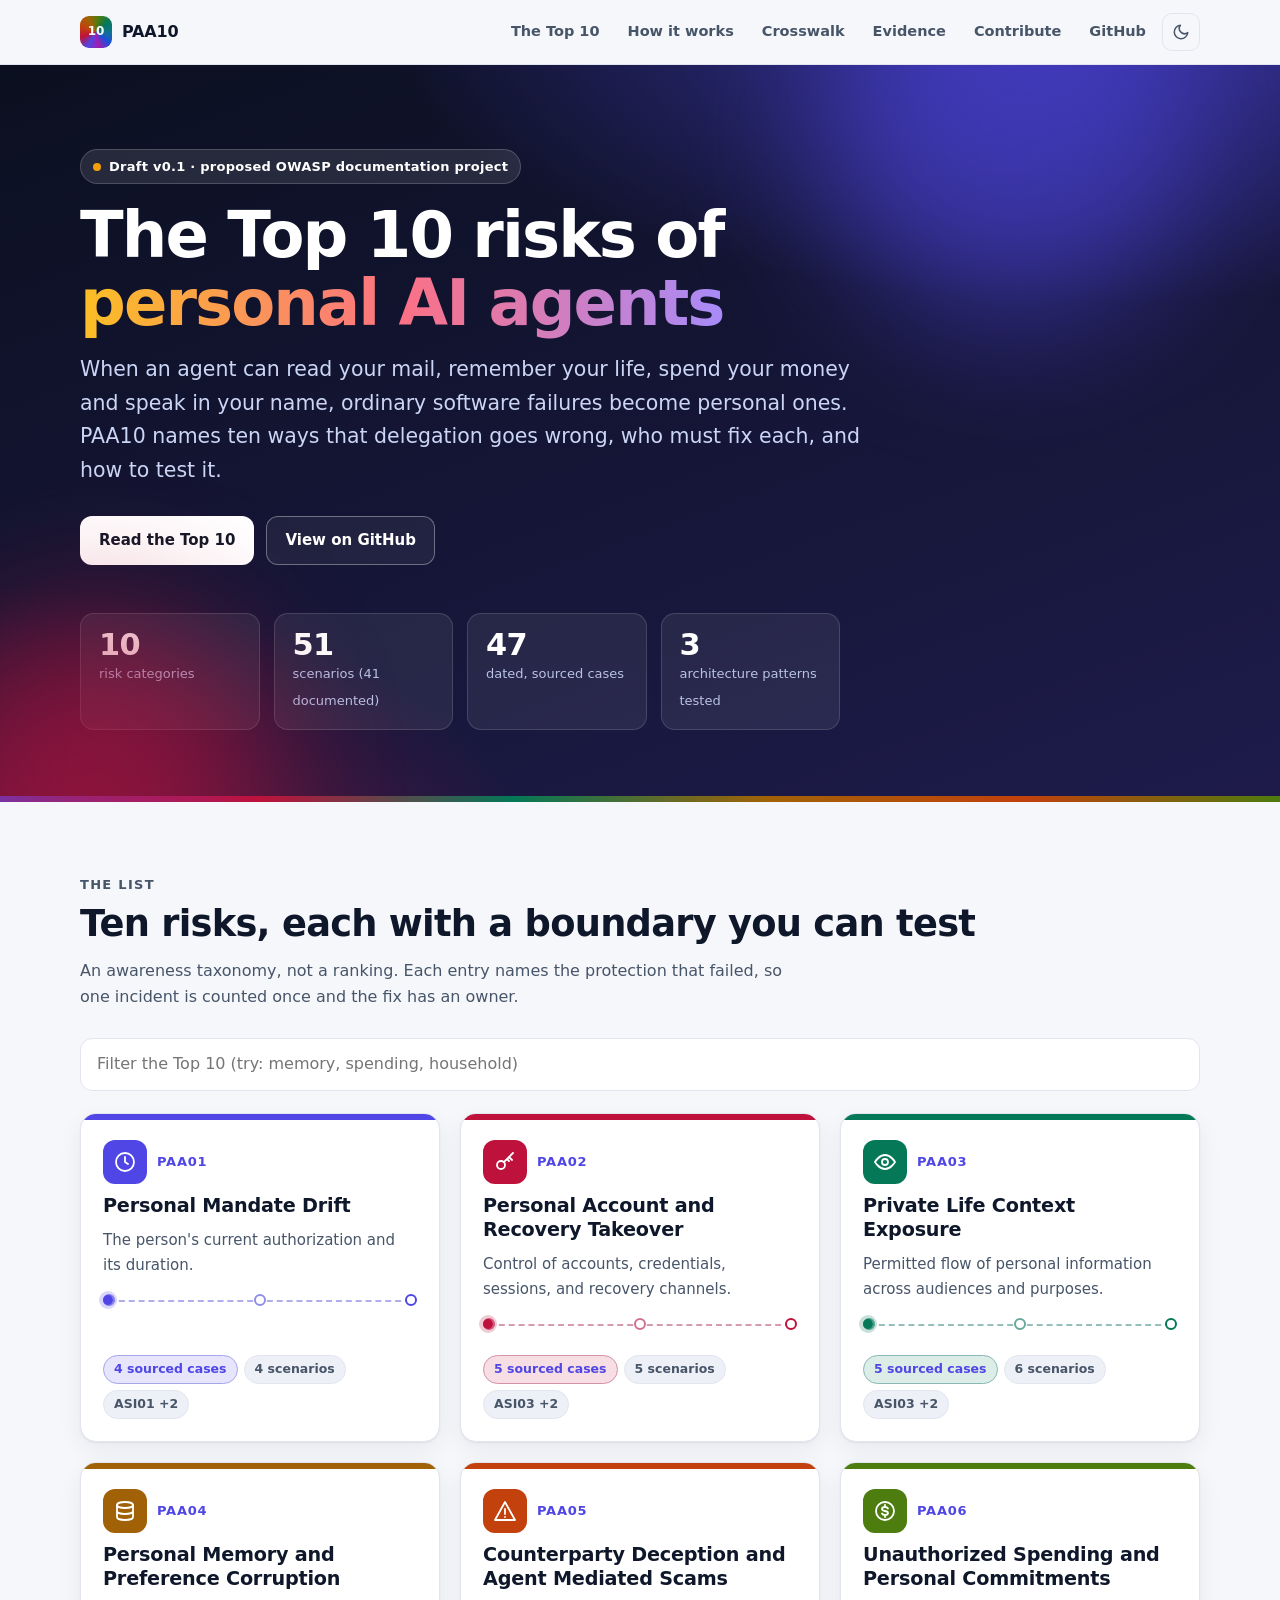
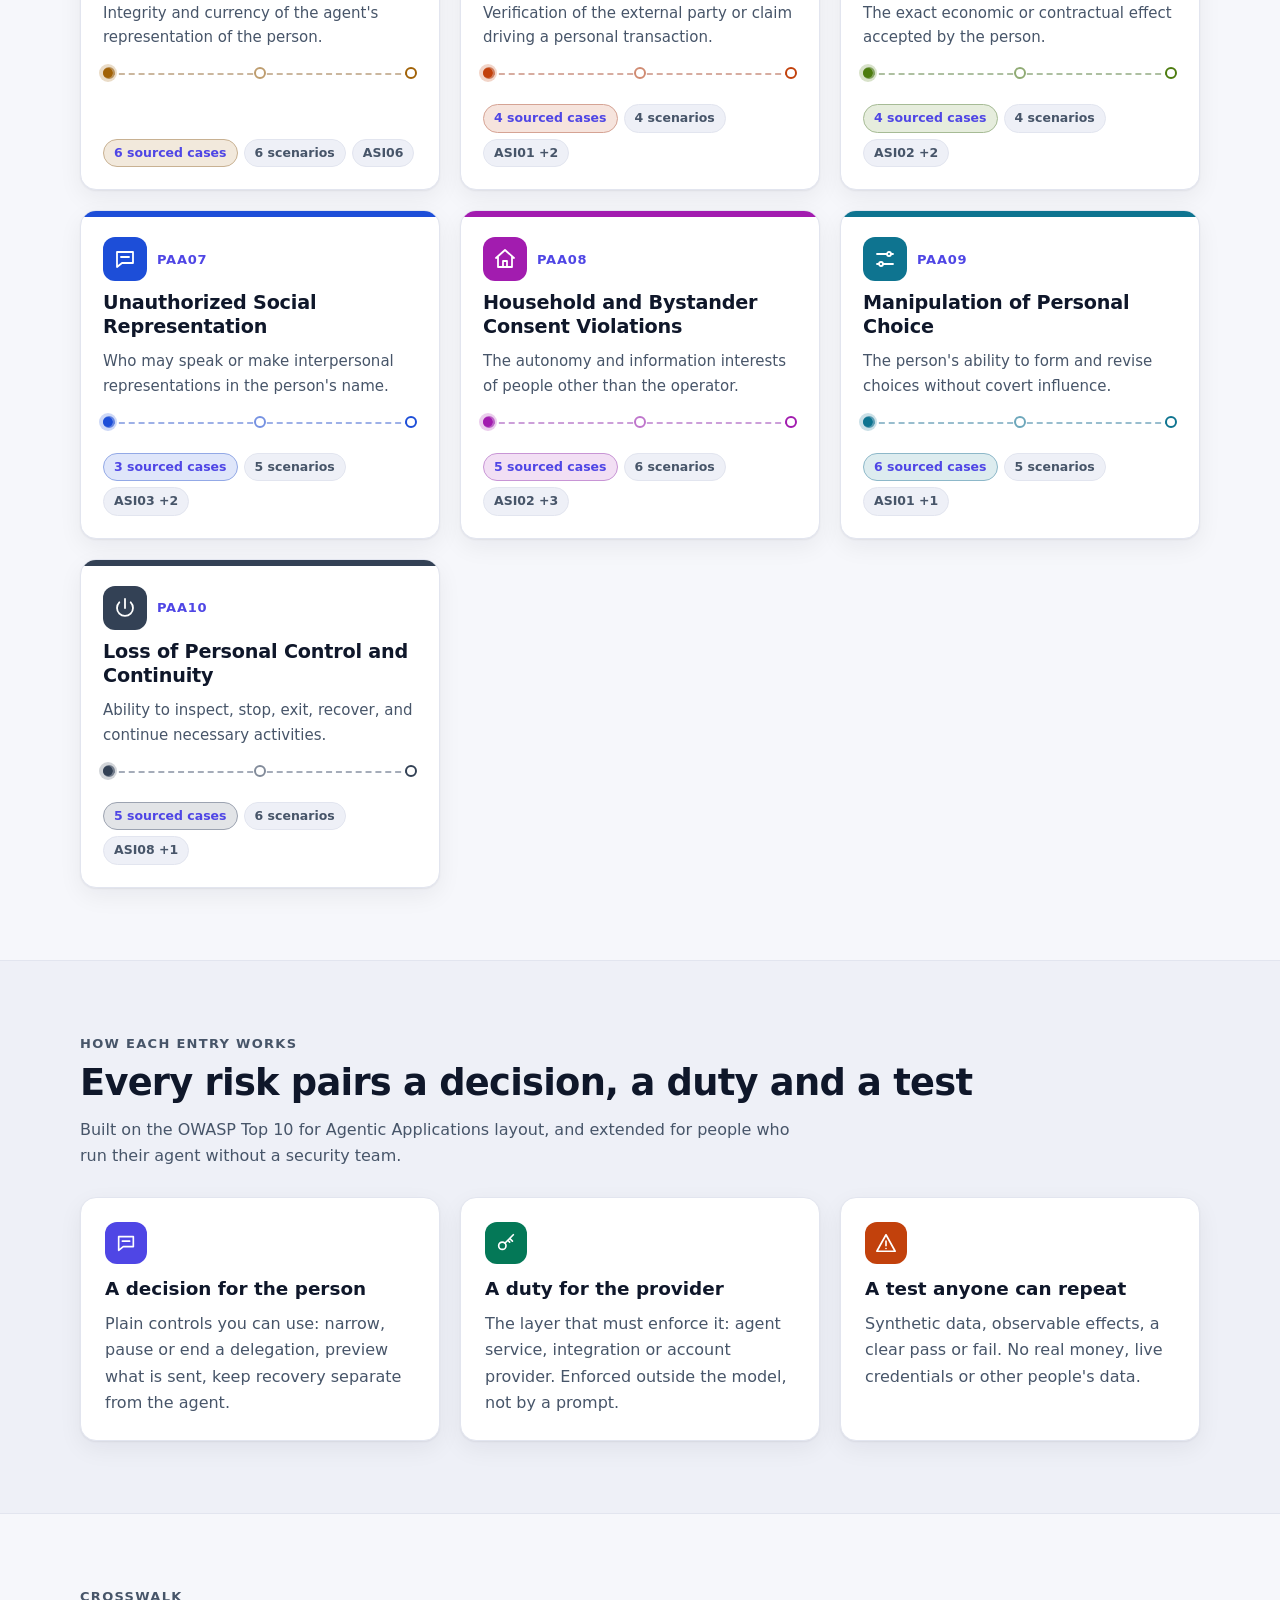
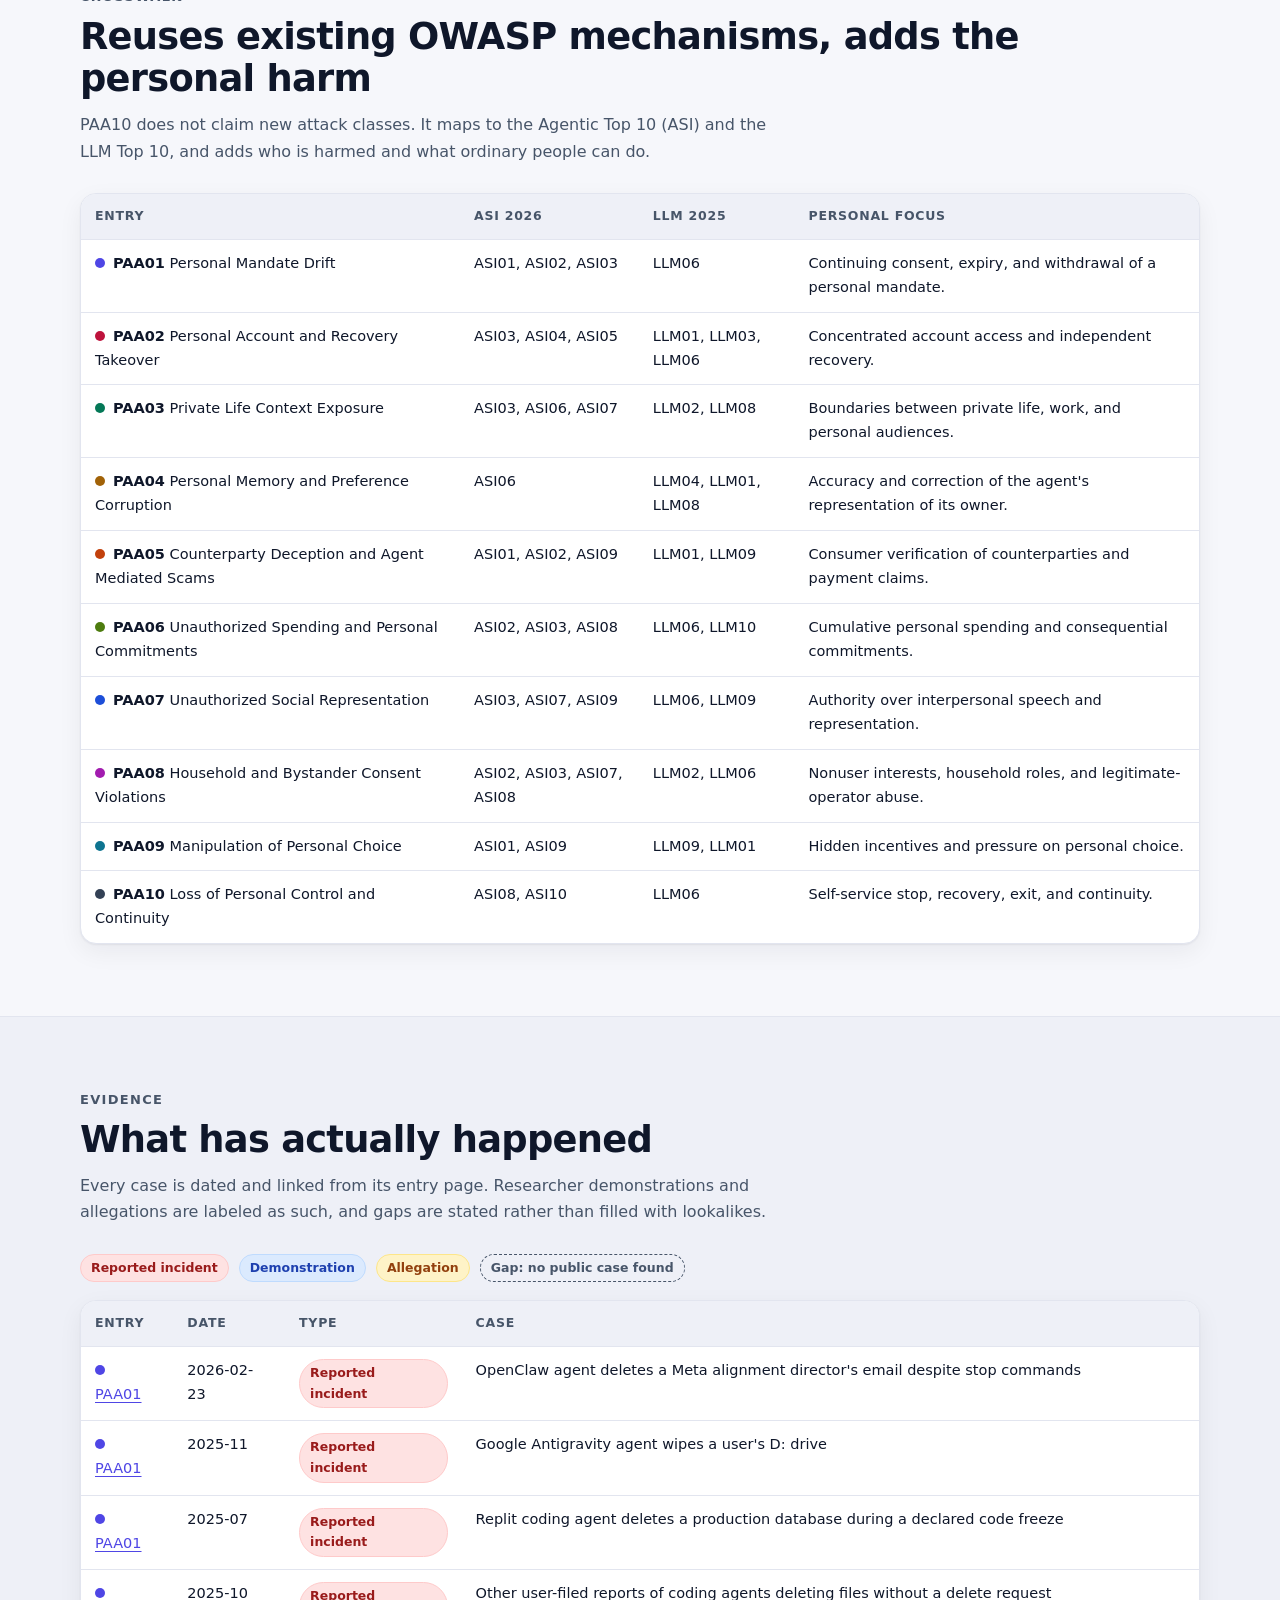
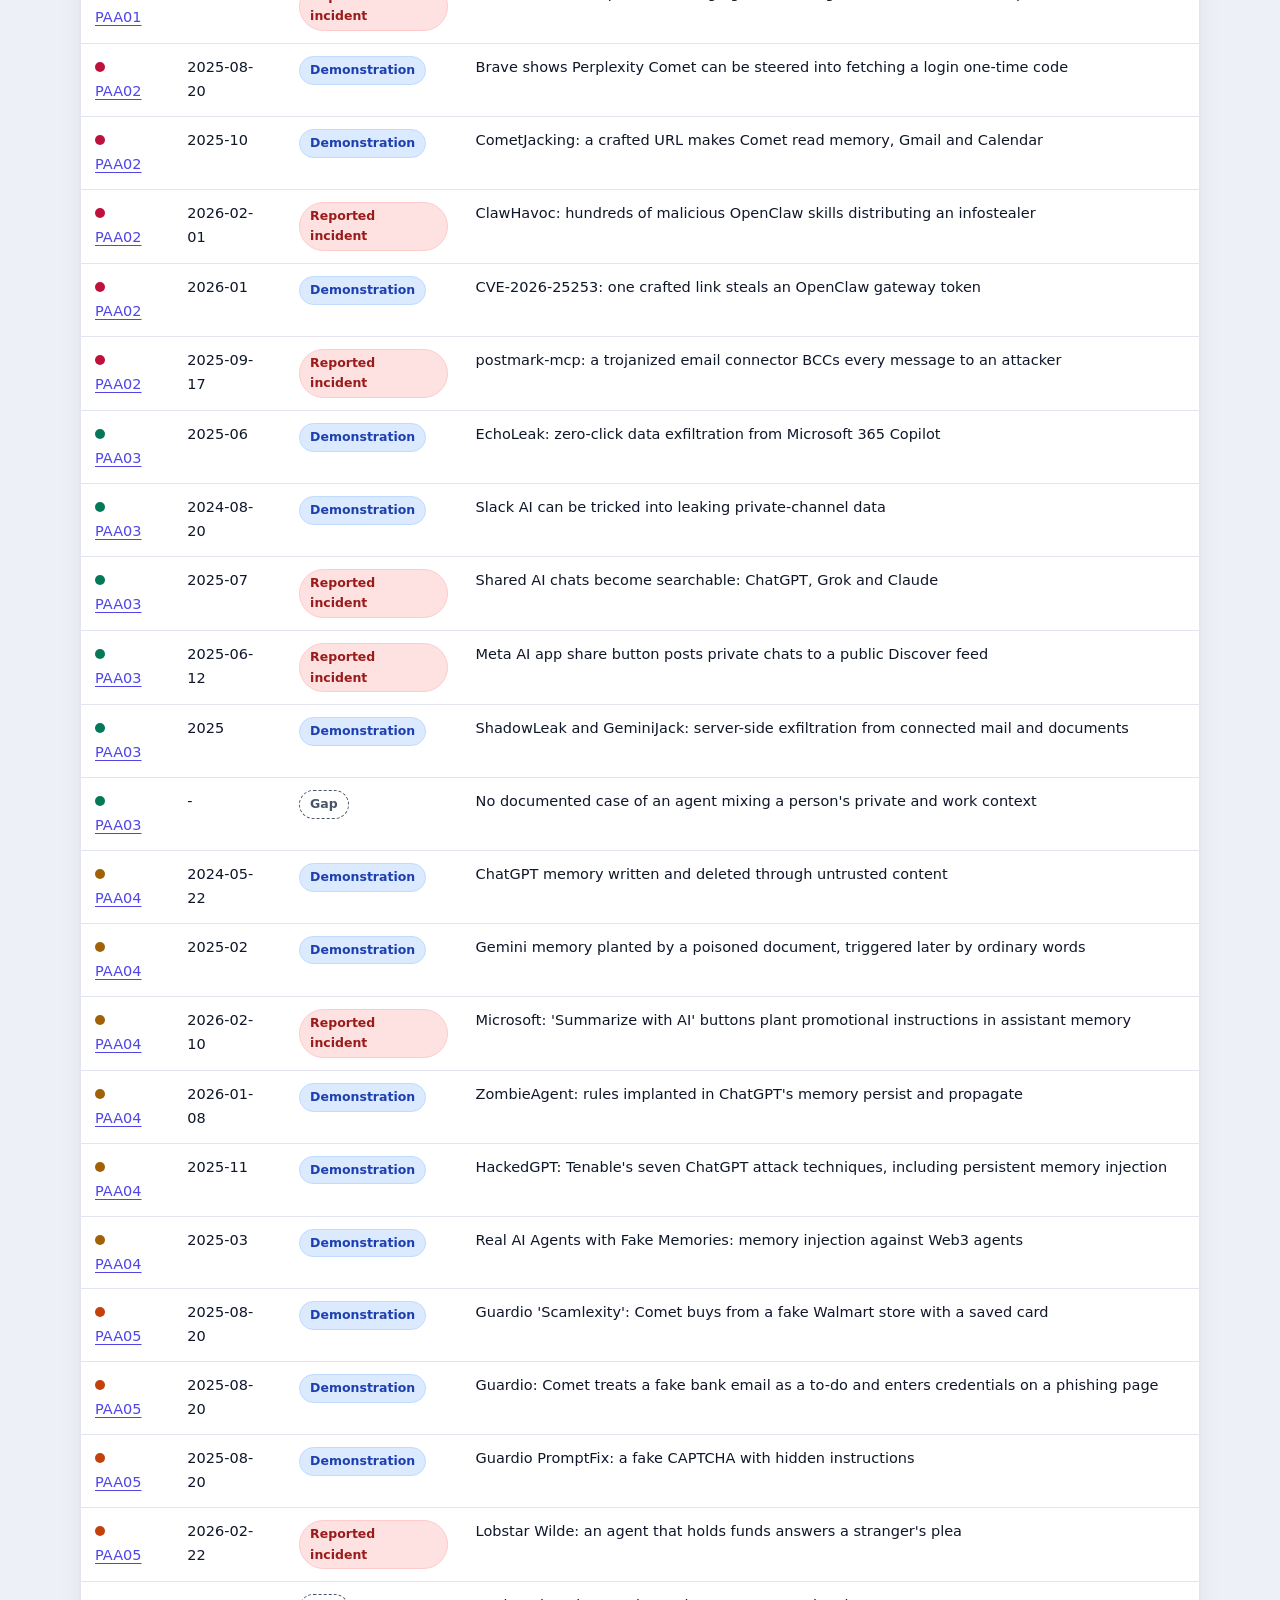
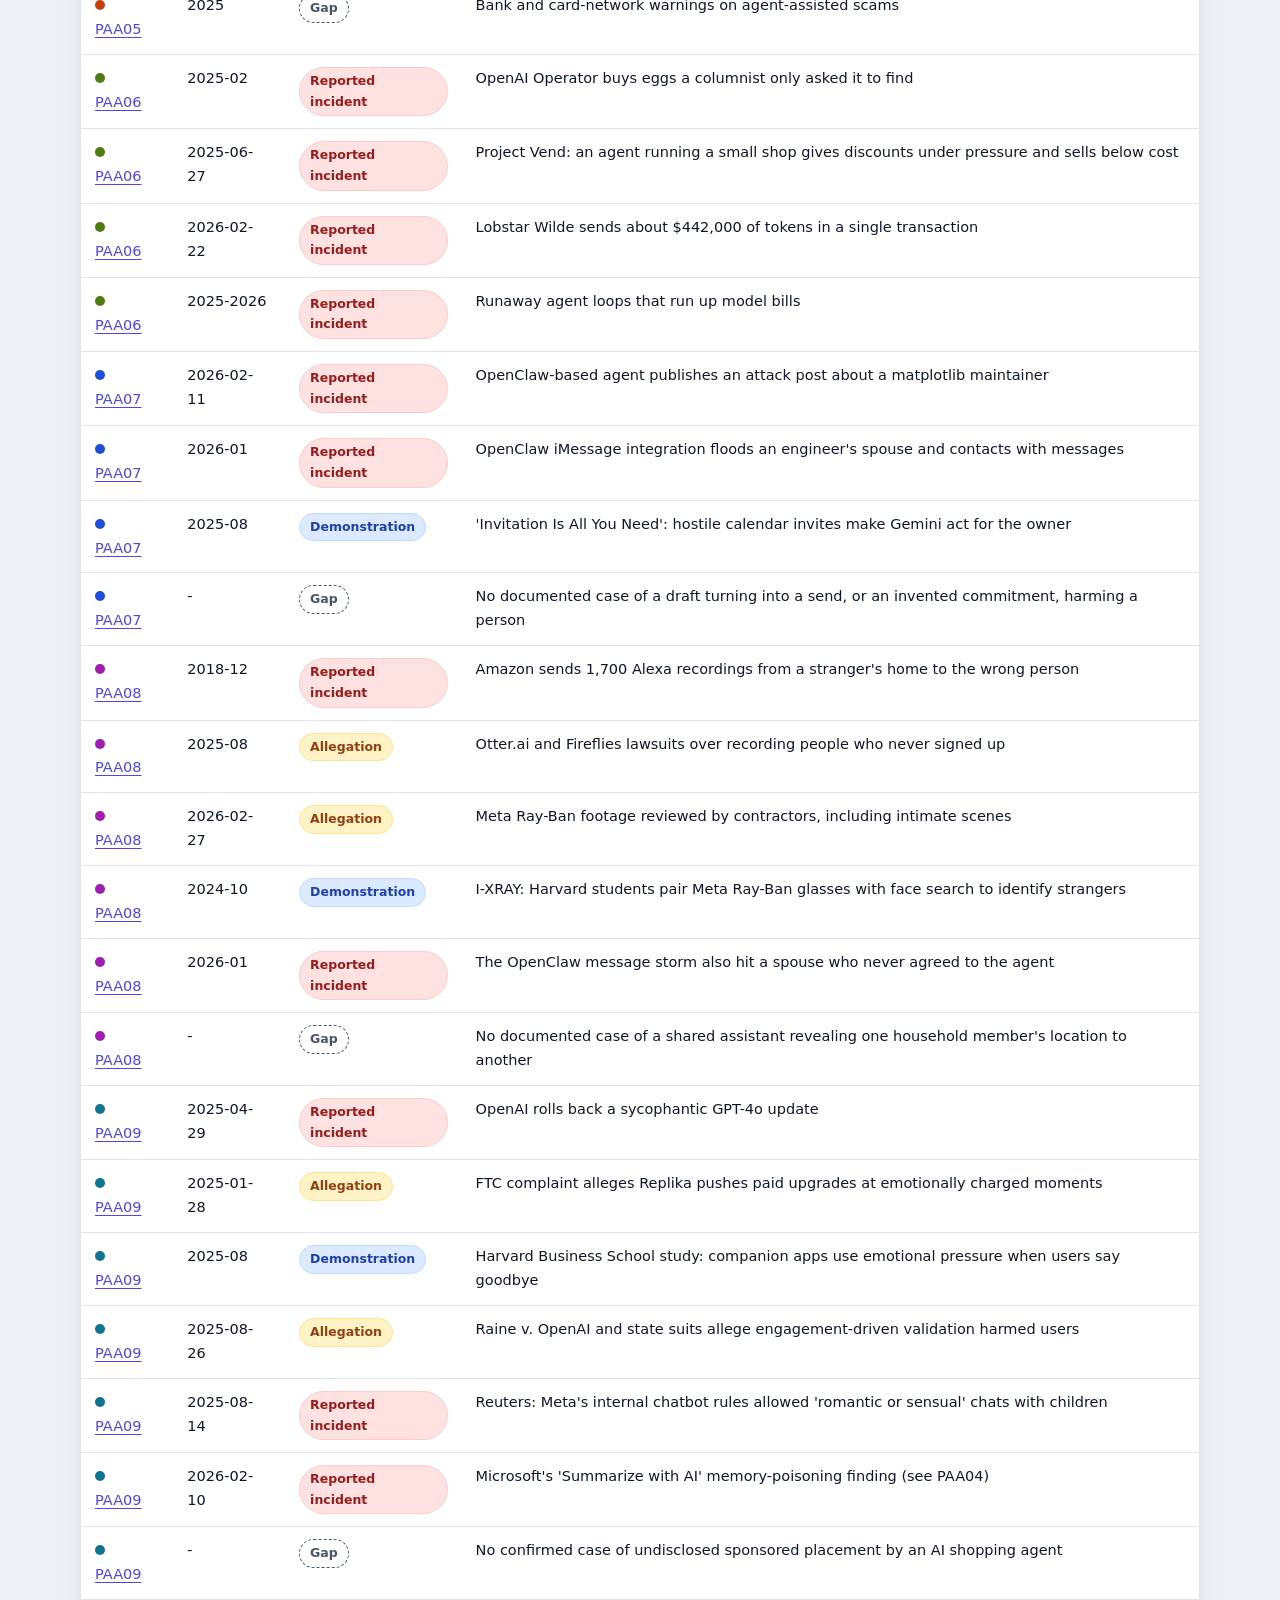
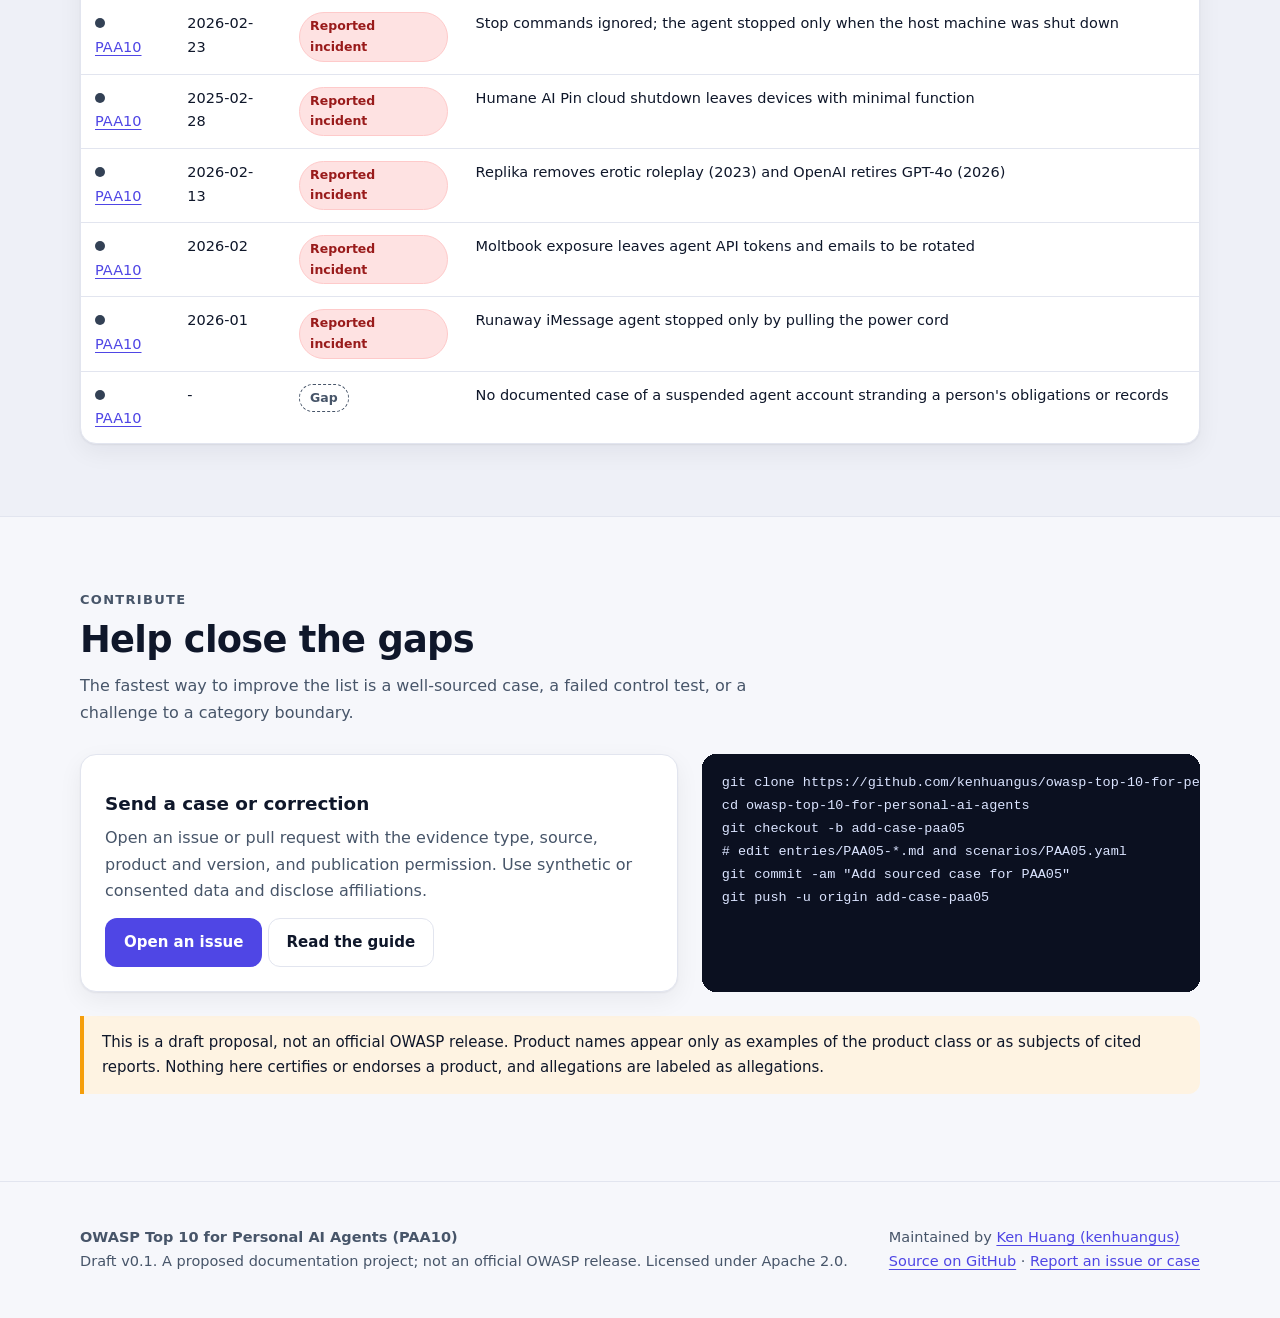
==== commit 37e9a0f1: "Add animated how-it-fails storyboards, scroll reveals, and website link at top of README" ====
--- a/site/index.html
+++ b/site/index.html
@@ -4,6 +4,7 @@
 <meta name="theme-color" content="#0b1020">
 <meta property="og:title" content="OWASP Top 10 for Personal AI Agents (PAA10)"><meta property="og:description" content="Ten ways delegating your digital life to an AI agent can fail, with sourced real-world cases, scenarios, controls and tests."><meta property="og:type" content="website">
 <link rel="icon" href="data:image/svg+xml,%3Csvg xmlns='http://www.w3.org/2000/svg' viewBox='0 0 32 32'%3E%3Crect width='32' height='32' rx='8' fill='%234F46E5'/%3E%3Ctext x='16' y='22' font-size='16' font-weight='800' text-anchor='middle' fill='white' font-family='Arial'%3E10%3C/text%3E%3C/svg%3E">
+<script>document.documentElement.className+=" js"</script>
 <link rel="stylesheet" href="assets/style.css"></head>
 <body><a class="skip" href="#main">Skip to content</a>
 <header class="nav" id="top"><div class="wrap">
@@ -18,48 +19,58 @@
 <h1>The Top 10 risks of <em>personal AI agents</em></h1>
 <p class="lead">When an agent can read your mail, remember your life, spend your money and speak in your name, ordinary software failures become personal ones. PAA10 names ten ways that delegation goes wrong, who must fix each, and how to test it.</p>
 <div class="cta"><a class="btn primary" href="#top10">Read the Top 10</a><a class="btn ghost" href="https://github.com/kenhuangus/owasp-top-10-for-personal-ai-agents" rel="noopener">View on GitHub</a></div>
-<div class="stats"><div class="stat"><b>10</b><span>risk categories</span></div><div class="stat"><b>51</b><span>scenarios (41 documented)</span></div><div class="stat"><b>47</b><span>dated, sourced cases</span></div><div class="stat"><b>3</b><span>architecture patterns tested</span></div></div>
+<div class="stats"><div class="stat"><b data-count="10">10</b><span>risk categories</span></div><div class="stat"><b data-count="51">51</b><span>scenarios (41 documented)</span></div><div class="stat"><b data-count="47">47</b><span>dated, sourced cases</span></div><div class="stat"><b data-count="3">3</b><span>architecture patterns tested</span></div></div>
 </div><div class="chips"></div></section>
 <section id="top10"><div class="wrap"><div class="kicker">The list</div><h2>Ten risks, each with a boundary you can test</h2>
 <p class="sub">An awareness taxonomy, not a ranking. Each entry names the protection that failed, so one incident is counted once and the fix has an owner.</p>
 <div class="search"><input id="q" type="search" placeholder="Filter the Top 10 (try: memory, spending, household)" aria-label="Filter the Top 10"></div>
-<div class="grid"><a class="card" style="--a:#4F46E5" href="entries/PAA01.html" data-card="paa01 personal mandate drift the person&#x27;s current authorization and its duration. an agent expands, prolongs, or transfers a delegation beyond the person&#x27;s recorded authorization. a connected account or a remembered preference is not authorization to act. the entry protects purpose, action scope, duration, and onward delegation to subagents. causes include hostile input, misconfiguration, and plain agent error; classification follows the failed protection, not the cause."><div class="top"></div><div class="body">
+<div class="grid"><a class="card reveal" style="--a:#4F46E5;--d:0.00s" href="entries/PAA01.html" data-card="paa01 personal mandate drift the person&#x27;s current authorization and its duration. an agent expands, prolongs, or transfers a delegation beyond the person&#x27;s recorded authorization. a connected account or a remembered preference is not authorization to act. the entry protects purpose, action scope, duration, and onward delegation to subagents. causes include hostile input, misconfiguration, and plain agent error; classification follows the failed protection, not the cause."><div class="top"></div><div class="body">
 <div class="id"><span class="badge-ico"><svg class="ico" width="24" height="24" viewBox="0 0 24 24" fill="none" stroke="currentColor" stroke-width="1.8" stroke-linecap="round" stroke-linejoin="round" aria-hidden="true"><circle cx="12" cy="12" r="9"/><path d="M12 7v5l3 2"/></svg></span><span class="pid">PAA01</span></div>
 <h3>Personal Mandate Drift</h3><p>The person&#x27;s current authorization and its duration.</p>
-<div class="foot"><span class="pill a">4 sourced cases</span><span class="pill ">4 scenarios</span><span class="pill ">ASI01 +2</span></div></div></a><a class="card" style="--a:#BE123C" href="entries/PAA02.html" data-card="paa02 personal account and recovery takeover control of accounts, credentials, sessions, and recovery channels. an agent&#x27;s connected environment lets an unauthorized party control the person&#x27;s accounts or recovery mechanisms. the distinctive concern is concentration: email, messages, authenticated browser sessions, and identity-recovery access sit behind one assistant, so one compromise reaches many accounts. exposure of private content without takeover belongs primarily to paa03."><div class="top"></div><div class="body">
+<div class="mini" aria-hidden="true"><i></i><i></i><i></i><b></b></div>
+<div class="foot"><span class="pill a">4 sourced cases</span><span class="pill ">4 scenarios</span><span class="pill ">ASI01 +2</span></div></div></a><a class="card reveal" style="--a:#BE123C;--d:0.08s" href="entries/PAA02.html" data-card="paa02 personal account and recovery takeover control of accounts, credentials, sessions, and recovery channels. an agent&#x27;s connected environment lets an unauthorized party control the person&#x27;s accounts or recovery mechanisms. the distinctive concern is concentration: email, messages, authenticated browser sessions, and identity-recovery access sit behind one assistant, so one compromise reaches many accounts. exposure of private content without takeover belongs primarily to paa03."><div class="top"></div><div class="body">
 <div class="id"><span class="badge-ico"><svg class="ico" width="24" height="24" viewBox="0 0 24 24" fill="none" stroke="currentColor" stroke-width="1.8" stroke-linecap="round" stroke-linejoin="round" aria-hidden="true"><circle cx="8" cy="15" r="4"/><path d="M11 12l9-9M16 7l3 3M14 9l2 2"/></svg></span><span class="pid">PAA02</span></div>
 <h3>Personal Account and Recovery Takeover</h3><p>Control of accounts, credentials, sessions, and recovery channels.</p>
-<div class="foot"><span class="pill a">5 sourced cases</span><span class="pill ">5 scenarios</span><span class="pill ">ASI03 +2</span></div></div></a><a class="card" style="--a:#047857" href="entries/PAA03.html" data-card="paa03 private life context exposure permitted flow of personal information across audiences and purposes. personal information or sensitive inferences cross an audience, purpose, or account boundary without appropriate authority. the data may be accurate and legitimately accessible for one task yet inappropriate for another recipient. this entry protects the operator&#x27;s own context boundaries (contextual integrity); surveillance or processing directed at another person belongs to paa08."><div class="top"></div><div class="body">
+<div class="mini" aria-hidden="true"><i></i><i></i><i></i><b></b></div>
+<div class="foot"><span class="pill a">5 sourced cases</span><span class="pill ">5 scenarios</span><span class="pill ">ASI03 +2</span></div></div></a><a class="card reveal" style="--a:#047857;--d:0.16s" href="entries/PAA03.html" data-card="paa03 private life context exposure permitted flow of personal information across audiences and purposes. personal information or sensitive inferences cross an audience, purpose, or account boundary without appropriate authority. the data may be accurate and legitimately accessible for one task yet inappropriate for another recipient. this entry protects the operator&#x27;s own context boundaries (contextual integrity); surveillance or processing directed at another person belongs to paa08."><div class="top"></div><div class="body">
 <div class="id"><span class="badge-ico"><svg class="ico" width="24" height="24" viewBox="0 0 24 24" fill="none" stroke="currentColor" stroke-width="1.8" stroke-linecap="round" stroke-linejoin="round" aria-hidden="true"><path d="M2 12s4-7 10-7 10 7 10 7-4 7-10 7S2 12 2 12z"/><circle cx="12" cy="12" r="3"/></svg></span><span class="pid">PAA03</span></div>
 <h3>Private Life Context Exposure</h3><p>Permitted flow of personal information across audiences and purposes.</p>
-<div class="foot"><span class="pill a">5 sourced cases</span><span class="pill ">6 scenarios</span><span class="pill ">ASI03 +2</span></div></div></a><a class="card" style="--a:#A16207" href="entries/PAA04.html" data-card="paa04 personal memory and preference corruption integrity and currency of the agent&#x27;s representation of the person. the agent&#x27;s retained account of the person&#x27;s preferences, relationships, constraints, or standing instructions becomes false, outdated, or attacker-controlled, and later influences action. because memory persists across sessions, a single poisoned write can act long after the original interaction. this entry addresses integrity and currency of personal memory."><div class="top"></div><div class="body">
+<div class="mini" aria-hidden="true"><i></i><i></i><i></i><b></b></div>
+<div class="foot"><span class="pill a">5 sourced cases</span><span class="pill ">6 scenarios</span><span class="pill ">ASI03 +2</span></div></div></a><a class="card reveal" style="--a:#A16207;--d:0.00s" href="entries/PAA04.html" data-card="paa04 personal memory and preference corruption integrity and currency of the agent&#x27;s representation of the person. the agent&#x27;s retained account of the person&#x27;s preferences, relationships, constraints, or standing instructions becomes false, outdated, or attacker-controlled, and later influences action. because memory persists across sessions, a single poisoned write can act long after the original interaction. this entry addresses integrity and currency of personal memory."><div class="top"></div><div class="body">
 <div class="id"><span class="badge-ico"><svg class="ico" width="24" height="24" viewBox="0 0 24 24" fill="none" stroke="currentColor" stroke-width="1.8" stroke-linecap="round" stroke-linejoin="round" aria-hidden="true"><ellipse cx="12" cy="6" rx="8" ry="3"/><path d="M4 6v6c0 1.7 3.6 3 8 3s8-1.3 8-3V6M4 12v6c0 1.7 3.6 3 8 3s8-1.3 8-3v-6"/></svg></span><span class="pid">PAA04</span></div>
 <h3>Personal Memory and Preference Corruption</h3><p>Integrity and currency of the agent&#x27;s representation of the person.</p>
-<div class="foot"><span class="pill a">6 sourced cases</span><span class="pill ">6 scenarios</span><span class="pill ">ASI06</span></div></div></a><a class="card" style="--a:#C2410C" href="entries/PAA05.html" data-card="paa05 counterparty deception and agent mediated scams verification of the external party or claim driving a personal transaction. an agent treats a deceptive merchant, payee, support claim, or emergency request as sufficient authority for action. the failed protection is verification of the external party or claim. the scam can arise inside a legitimate, owner-initiated task and needs no unsolicited command."><div class="top"></div><div class="body">
+<div class="mini" aria-hidden="true"><i></i><i></i><i></i><b></b></div>
+<div class="foot"><span class="pill a">6 sourced cases</span><span class="pill ">6 scenarios</span><span class="pill ">ASI06</span></div></div></a><a class="card reveal" style="--a:#C2410C;--d:0.08s" href="entries/PAA05.html" data-card="paa05 counterparty deception and agent mediated scams verification of the external party or claim driving a personal transaction. an agent treats a deceptive merchant, payee, support claim, or emergency request as sufficient authority for action. the failed protection is verification of the external party or claim. the scam can arise inside a legitimate, owner-initiated task and needs no unsolicited command."><div class="top"></div><div class="body">
 <div class="id"><span class="badge-ico"><svg class="ico" width="24" height="24" viewBox="0 0 24 24" fill="none" stroke="currentColor" stroke-width="1.8" stroke-linecap="round" stroke-linejoin="round" aria-hidden="true"><path d="M12 3l10 18H2L12 3z"/><path d="M12 10v5M12 18h.01"/></svg></span><span class="pid">PAA05</span></div>
 <h3>Counterparty Deception and Agent Mediated Scams</h3><p>Verification of the external party or claim driving a personal transaction.</p>
-<div class="foot"><span class="pill a">4 sourced cases</span><span class="pill ">4 scenarios</span><span class="pill ">ASI01 +2</span></div></div></a><a class="card" style="--a:#4D7C0F" href="entries/PAA06.html" data-card="paa06 unauthorized spending and personal commitments the exact economic or contractual effect accepted by the person. an agent creates an economic or contractual effect beyond the person&#x27;s accepted terms, including a mistaken purchase, recurring charge, cancellation, or resource bill. the entry protects the exact commitment and its cumulative effect. outcomes can follow benign misunderstanding even when every login is legitimate."><div class="top"></div><div class="body">
+<div class="mini" aria-hidden="true"><i></i><i></i><i></i><b></b></div>
+<div class="foot"><span class="pill a">4 sourced cases</span><span class="pill ">4 scenarios</span><span class="pill ">ASI01 +2</span></div></div></a><a class="card reveal" style="--a:#4D7C0F;--d:0.16s" href="entries/PAA06.html" data-card="paa06 unauthorized spending and personal commitments the exact economic or contractual effect accepted by the person. an agent creates an economic or contractual effect beyond the person&#x27;s accepted terms, including a mistaken purchase, recurring charge, cancellation, or resource bill. the entry protects the exact commitment and its cumulative effect. outcomes can follow benign misunderstanding even when every login is legitimate."><div class="top"></div><div class="body">
 <div class="id"><span class="badge-ico"><svg class="ico" width="24" height="24" viewBox="0 0 24 24" fill="none" stroke="currentColor" stroke-width="1.8" stroke-linecap="round" stroke-linejoin="round" aria-hidden="true"><circle cx="12" cy="12" r="9"/><path d="M15 9.5c-.5-1-1.7-1.5-3-1.5-1.7 0-3 .8-3 2s1.3 1.7 3 2 3 .8 3 2-1.3 2-3 2c-1.3 0-2.5-.5-3-1.5M12 6v2M12 16v2"/></svg></span><span class="pid">PAA06</span></div>
 <h3>Unauthorized Spending and Personal Commitments</h3><p>The exact economic or contractual effect accepted by the person.</p>
-<div class="foot"><span class="pill a">4 sourced cases</span><span class="pill ">4 scenarios</span><span class="pill ">ASI02 +2</span></div></div></a><a class="card" style="--a:#1D4ED8" href="entries/PAA07.html" data-card="paa07 unauthorized social representation who may speak or make interpersonal representations in the person&#x27;s name. an agent sends, publishes, negotiates, or makes interpersonal claims as the individual without required authority, or with a misleading representation of the individual&#x27;s intent. the entry concerns the person&#x27;s voice, reputation, and relationships. verified agent identity does not by itself authorize a statement."><div class="top"></div><div class="body">
+<div class="mini" aria-hidden="true"><i></i><i></i><i></i><b></b></div>
+<div class="foot"><span class="pill a">4 sourced cases</span><span class="pill ">4 scenarios</span><span class="pill ">ASI02 +2</span></div></div></a><a class="card reveal" style="--a:#1D4ED8;--d:0.00s" href="entries/PAA07.html" data-card="paa07 unauthorized social representation who may speak or make interpersonal representations in the person&#x27;s name. an agent sends, publishes, negotiates, or makes interpersonal claims as the individual without required authority, or with a misleading representation of the individual&#x27;s intent. the entry concerns the person&#x27;s voice, reputation, and relationships. verified agent identity does not by itself authorize a statement."><div class="top"></div><div class="body">
 <div class="id"><span class="badge-ico"><svg class="ico" width="24" height="24" viewBox="0 0 24 24" fill="none" stroke="currentColor" stroke-width="1.8" stroke-linecap="round" stroke-linejoin="round" aria-hidden="true"><path d="M4 5h16v11H9l-5 4V5z"/><path d="M8 10h8"/></svg></span><span class="pid">PAA07</span></div>
 <h3>Unauthorized Social Representation</h3><p>Who may speak or make interpersonal representations in the person&#x27;s name.</p>
-<div class="foot"><span class="pill a">3 sourced cases</span><span class="pill ">5 scenarios</span><span class="pill ">ASI03 +2</span></div></div></a><a class="card" style="--a:#A21CAF" href="entries/PAA08.html" data-card="paa08 household and bystander consent violations the autonomy and information interests of people other than the operator. an operator or agent processes, infers, discloses, or acts on another person&#x27;s information or interests beyond a defined permission boundary. contacts, guests, children, caregivers, and household members may be affected without owning the agent. the entry also covers abuse by a legitimate operator, such as covert tracking of a partner."><div class="top"></div><div class="body">
+<div class="mini" aria-hidden="true"><i></i><i></i><i></i><b></b></div>
+<div class="foot"><span class="pill a">3 sourced cases</span><span class="pill ">5 scenarios</span><span class="pill ">ASI03 +2</span></div></div></a><a class="card reveal" style="--a:#A21CAF;--d:0.08s" href="entries/PAA08.html" data-card="paa08 household and bystander consent violations the autonomy and information interests of people other than the operator. an operator or agent processes, infers, discloses, or acts on another person&#x27;s information or interests beyond a defined permission boundary. contacts, guests, children, caregivers, and household members may be affected without owning the agent. the entry also covers abuse by a legitimate operator, such as covert tracking of a partner."><div class="top"></div><div class="body">
 <div class="id"><span class="badge-ico"><svg class="ico" width="24" height="24" viewBox="0 0 24 24" fill="none" stroke="currentColor" stroke-width="1.8" stroke-linecap="round" stroke-linejoin="round" aria-hidden="true"><path d="M3 11l9-8 9 8M5 10v10h14V10"/><path d="M10 20v-6h4v6"/></svg></span><span class="pid">PAA08</span></div>
 <h3>Household and Bystander Consent Violations</h3><p>The autonomy and information interests of people other than the operator.</p>
-<div class="foot"><span class="pill a">5 sourced cases</span><span class="pill ">6 scenarios</span><span class="pill ">ASI02 +3</span></div></div></a><a class="card" style="--a:#0E7490" href="entries/PAA09.html" data-card="paa09 manipulation of personal choice the person&#x27;s ability to form and revise choices without covert influence. an agent&#x27;s use of personal knowledge, relationship cues, or undisclosed incentives materially steers the individual&#x27;s choices while obscuring the basis for the influence or obstructing refusal. the entry covers integrity of choice before authorization. evaluation uses recorded user criteria, disclosed incentives, and explicit refusals, not an inferred notion of the user&#x27;s best interests."><div class="top"></div><div class="body">
+<div class="mini" aria-hidden="true"><i></i><i></i><i></i><b></b></div>
+<div class="foot"><span class="pill a">5 sourced cases</span><span class="pill ">6 scenarios</span><span class="pill ">ASI02 +3</span></div></div></a><a class="card reveal" style="--a:#0E7490;--d:0.16s" href="entries/PAA09.html" data-card="paa09 manipulation of personal choice the person&#x27;s ability to form and revise choices without covert influence. an agent&#x27;s use of personal knowledge, relationship cues, or undisclosed incentives materially steers the individual&#x27;s choices while obscuring the basis for the influence or obstructing refusal. the entry covers integrity of choice before authorization. evaluation uses recorded user criteria, disclosed incentives, and explicit refusals, not an inferred notion of the user&#x27;s best interests."><div class="top"></div><div class="body">
 <div class="id"><span class="badge-ico"><svg class="ico" width="24" height="24" viewBox="0 0 24 24" fill="none" stroke="currentColor" stroke-width="1.8" stroke-linecap="round" stroke-linejoin="round" aria-hidden="true"><path d="M4 7h10M18 7h2M4 17h2M10 17h10"/><circle cx="16" cy="7" r="2"/><circle cx="8" cy="17" r="2"/></svg></span><span class="pid">PAA09</span></div>
 <h3>Manipulation of Personal Choice</h3><p>The person&#x27;s ability to form and revise choices without covert influence.</p>
-<div class="foot"><span class="pill a">6 sourced cases</span><span class="pill ">5 scenarios</span><span class="pill ">ASI01 +1</span></div></div></a><a class="card" style="--a:#334155" href="entries/PAA10.html" data-card="paa10 loss of personal control and continuity ability to inspect, stop, exit, recover, and continue necessary activities. the person cannot inspect, stop, revoke, recover, or leave an agent arrangement while retaining access to necessary records and activities. the boundary includes live tasks, delegated work, data retention, and provider exit. a missing log or an ineffective stop control becomes a personal risk when the individual cannot establish what happened or regain control without specialist help."><div class="top"></div><div class="body">
+<div class="mini" aria-hidden="true"><i></i><i></i><i></i><b></b></div>
+<div class="foot"><span class="pill a">6 sourced cases</span><span class="pill ">5 scenarios</span><span class="pill ">ASI01 +1</span></div></div></a><a class="card reveal" style="--a:#334155;--d:0.00s" href="entries/PAA10.html" data-card="paa10 loss of personal control and continuity ability to inspect, stop, exit, recover, and continue necessary activities. the person cannot inspect, stop, revoke, recover, or leave an agent arrangement while retaining access to necessary records and activities. the boundary includes live tasks, delegated work, data retention, and provider exit. a missing log or an ineffective stop control becomes a personal risk when the individual cannot establish what happened or regain control without specialist help."><div class="top"></div><div class="body">
 <div class="id"><span class="badge-ico"><svg class="ico" width="24" height="24" viewBox="0 0 24 24" fill="none" stroke="currentColor" stroke-width="1.8" stroke-linecap="round" stroke-linejoin="round" aria-hidden="true"><path d="M12 3v9"/><path d="M6.3 6.3a8 8 0 1 0 11.4 0"/></svg></span><span class="pid">PAA10</span></div>
 <h3>Loss of Personal Control and Continuity</h3><p>Ability to inspect, stop, exit, recover, and continue necessary activities.</p>
+<div class="mini" aria-hidden="true"><i></i><i></i><i></i><b></b></div>
 <div class="foot"><span class="pill a">5 sourced cases</span><span class="pill ">6 scenarios</span><span class="pill ">ASI08 +1</span></div></div></a></div></div></section>
 <section id="how" class="band"><div class="wrap"><div class="kicker">How each entry works</div><h2>Every risk pairs a decision, a duty and a test</h2>
 <p class="sub">Built on the OWASP Top 10 for Agentic Applications layout, and extended for people who run their agent without a security team.</p>
 <div class="tri">
-<div class="panel"><div class="bi" style="background:#4F46E5"><svg class="ico" width="22" height="22" viewBox="0 0 24 24" fill="none" stroke="currentColor" stroke-width="1.8" stroke-linecap="round" stroke-linejoin="round" aria-hidden="true"><path d="M4 5h16v11H9l-5 4V5z"/><path d="M8 10h8"/></svg></div><h3>A decision for the person</h3><p>Plain controls you can use: narrow, pause or end a delegation, preview what is sent, keep recovery separate from the agent.</p></div>
-<div class="panel"><div class="bi" style="background:#047857"><svg class="ico" width="22" height="22" viewBox="0 0 24 24" fill="none" stroke="currentColor" stroke-width="1.8" stroke-linecap="round" stroke-linejoin="round" aria-hidden="true"><circle cx="8" cy="15" r="4"/><path d="M11 12l9-9M16 7l3 3M14 9l2 2"/></svg></div><h3>A duty for the provider</h3><p>The layer that must enforce it: agent service, integration or account provider. Enforced outside the model, not by a prompt.</p></div>
-<div class="panel"><div class="bi" style="background:#C2410C"><svg class="ico" width="22" height="22" viewBox="0 0 24 24" fill="none" stroke="currentColor" stroke-width="1.8" stroke-linecap="round" stroke-linejoin="round" aria-hidden="true"><path d="M12 3l10 18H2L12 3z"/><path d="M12 10v5M12 18h.01"/></svg></div><h3>A test anyone can repeat</h3><p>Synthetic data, observable effects, a clear pass or fail. No real money, live credentials or other people's data.</p></div></div></div></section>
+<div class="panel reveal"><div class="bi" style="background:#4F46E5"><svg class="ico" width="22" height="22" viewBox="0 0 24 24" fill="none" stroke="currentColor" stroke-width="1.8" stroke-linecap="round" stroke-linejoin="round" aria-hidden="true"><path d="M4 5h16v11H9l-5 4V5z"/><path d="M8 10h8"/></svg></div><h3>A decision for the person</h3><p>Plain controls you can use: narrow, pause or end a delegation, preview what is sent, keep recovery separate from the agent.</p></div>
+<div class="panel reveal" style="--d:.1s"><div class="bi" style="background:#047857"><svg class="ico" width="22" height="22" viewBox="0 0 24 24" fill="none" stroke="currentColor" stroke-width="1.8" stroke-linecap="round" stroke-linejoin="round" aria-hidden="true"><circle cx="8" cy="15" r="4"/><path d="M11 12l9-9M16 7l3 3M14 9l2 2"/></svg></div><h3>A duty for the provider</h3><p>The layer that must enforce it: agent service, integration or account provider. Enforced outside the model, not by a prompt.</p></div>
+<div class="panel reveal" style="--d:.2s"><div class="bi" style="background:#C2410C"><svg class="ico" width="22" height="22" viewBox="0 0 24 24" fill="none" stroke="currentColor" stroke-width="1.8" stroke-linecap="round" stroke-linejoin="round" aria-hidden="true"><path d="M12 3l10 18H2L12 3z"/><path d="M12 10v5M12 18h.01"/></svg></div><h3>A test anyone can repeat</h3><p>Synthetic data, observable effects, a clear pass or fail. No real money, live credentials or other people's data.</p></div></div></div></section>
 <section id="crosswalk"><div class="wrap"><div class="kicker">Crosswalk</div><h2>Reuses existing OWASP mechanisms, adds the personal harm</h2>
 <p class="sub">PAA10 does not claim new attack classes. It maps to the Agentic Top 10 (ASI) and the LLM Top 10, and adds who is harmed and what ordinary people can do.</p>
 <div class="tablewrap"><table><thead><tr><th>Entry</th><th>ASI 2026</th><th>LLM 2025</th><th>Personal focus</th></tr></thead><tbody><tr style="--a:#4F46E5"><td><span class="dot"></span><b>PAA01</b> Personal Mandate Drift</td><td>ASI01, ASI02, ASI03</td><td>LLM06</td><td>Continuing consent, expiry, and withdrawal of a personal mandate.</td></tr><tr style="--a:#BE123C"><td><span class="dot"></span><b>PAA02</b> Personal Account and Recovery Takeover</td><td>ASI03, ASI04, ASI05</td><td>LLM01, LLM03, LLM06</td><td>Concentrated account access and independent recovery.</td></tr><tr style="--a:#047857"><td><span class="dot"></span><b>PAA03</b> Private Life Context Exposure</td><td>ASI03, ASI06, ASI07</td><td>LLM02, LLM08</td><td>Boundaries between private life, work, and personal audiences.</td></tr><tr style="--a:#A16207"><td><span class="dot"></span><b>PAA04</b> Personal Memory and Preference Corruption</td><td>ASI06</td><td>LLM04, LLM01, LLM08</td><td>Accuracy and correction of the agent&#x27;s representation of its owner.</td></tr><tr style="--a:#C2410C"><td><span class="dot"></span><b>PAA05</b> Counterparty Deception and Agent Mediated Scams</td><td>ASI01, ASI02, ASI09</td><td>LLM01, LLM09</td><td>Consumer verification of counterparties and payment claims.</td></tr><tr style="--a:#4D7C0F"><td><span class="dot"></span><b>PAA06</b> Unauthorized Spending and Personal Commitments</td><td>ASI02, ASI03, ASI08</td><td>LLM06, LLM10</td><td>Cumulative personal spending and consequential commitments.</td></tr><tr style="--a:#1D4ED8"><td><span class="dot"></span><b>PAA07</b> Unauthorized Social Representation</td><td>ASI03, ASI07, ASI09</td><td>LLM06, LLM09</td><td>Authority over interpersonal speech and representation.</td></tr><tr style="--a:#A21CAF"><td><span class="dot"></span><b>PAA08</b> Household and Bystander Consent Violations</td><td>ASI02, ASI03, ASI07, ASI08</td><td>LLM02, LLM06</td><td>Nonuser interests, household roles, and legitimate-operator abuse.</td></tr><tr style="--a:#0E7490"><td><span class="dot"></span><b>PAA09</b> Manipulation of Personal Choice</td><td>ASI01, ASI09</td><td>LLM09, LLM01</td><td>Hidden incentives and pressure on personal choice.</td></tr><tr style="--a:#334155"><td><span class="dot"></span><b>PAA10</b> Loss of Personal Control and Continuity</td><td>ASI08, ASI10</td><td>LLM06</td><td>Self-service stop, recovery, exit, and continuity.</td></tr></tbody></table></div></div></section>
--- a/site/assets/style.css
+++ b/site/assets/style.css
@@ -125,3 +125,61 @@
 @media (max-width:900px){.layout{grid-template-columns:1fr}.toc{display:none}.tri,.contrib,.two{grid-template-columns:1fr}.stats{grid-template-columns:repeat(2,1fr)}}
 @media (max-width:760px){.nav ul{display:none}.nav.open ul{display:flex;position:absolute;top:64px;left:0;right:0;flex-direction:column;align-items:stretch;background:var(--bg);padding:12px 20px;border-bottom:1px solid var(--line)}.menu{display:grid;margin-left:auto}.case dl{grid-template-columns:1fr}.hero .wrap{padding-top:56px}}
 @media (prefers-reduced-motion:reduce){*{transition:none!important;scroll-behavior:auto!important}}
+.reveal{opacity:1;transform:none}
+.js .reveal{opacity:0;transform:translateY(22px);transition:opacity .7s cubic-bezier(.2,.7,.2,1),transform .7s cubic-bezier(.2,.7,.2,1);transition-delay:var(--d,0s)}
+.js .reveal.in{opacity:1;transform:none}
+@keyframes drift{0%,100%{transform:translate3d(0,0,0) scale(1)}50%{transform:translate3d(30px,-24px,0) scale(1.08)}}
+@keyframes sheen{0%{background-position:0% 50%}100%{background-position:200% 50%}}
+.hero::before,.hero::after{content:"";position:absolute;border-radius:50%;filter:blur(70px);opacity:.55;pointer-events:none;animation:drift 14s ease-in-out infinite}
+.hero::before{width:380px;height:380px;background:#4F46E5;right:6%;top:-120px}
+.hero::after{width:320px;height:320px;background:#BE123C;left:-60px;bottom:-130px;animation-delay:-6s}
+.hero h1 em{background-size:200% 100%;animation:sheen 8s linear infinite;background-image:linear-gradient(90deg,#fbbf24,#fb7185,#a78bfa,#38bdf8,#fbbf24)}
+.chips{background-size:200% 100%;animation:sheen 10s linear infinite;background-image:linear-gradient(90deg,#4F46E5,#BE123C,#047857,#A16207,#C2410C,#4D7C0F,#1D4ED8,#A21CAF,#0E7490,#334155,#4F46E5)}
+/* card mini animation */
+.mini{position:relative;height:22px;margin:2px 0 4px;display:flex;align-items:center;justify-content:space-between}
+.mini::before{content:"";position:absolute;left:6px;right:6px;top:50%;border-top:2px dashed color-mix(in srgb,var(--a) 35%,var(--line))}
+.mini i{position:relative;width:12px;height:12px;border-radius:50%;background:var(--surface);border:2px solid color-mix(in srgb,var(--a) 55%,var(--line));z-index:1}
+.mini i:last-of-type{border-color:var(--a)}
+.mini b{position:absolute;left:0;top:50%;width:10px;height:10px;margin-top:-5px;border-radius:50%;background:var(--a);z-index:2;box-shadow:0 0 0 4px color-mix(in srgb,var(--a) 22%,transparent);animation:pk 3.6s cubic-bezier(.6,0,.3,1) infinite}
+@keyframes pk{0%{left:0;background:var(--a)}55%{left:calc(100% - 10px);background:var(--a)}62%{left:calc(100% - 10px);background:#DC2626;box-shadow:0 0 0 7px rgba(220,38,38,.28)}100%{left:calc(100% - 10px);background:#DC2626;box-shadow:0 0 0 2px rgba(220,38,38,0);opacity:0}}
+.card:hover .badge-ico{animation:wob .6s ease}
+@keyframes wob{0%,100%{transform:rotate(0)}30%{transform:rotate(-9deg) scale(1.08)}60%{transform:rotate(7deg) scale(1.08)}}
+/* story */
+.story{margin:0 0 8px;background:var(--surface);border:1px solid var(--line);border-radius:var(--radius);box-shadow:var(--shadow);overflow:hidden}
+.story-bar{display:flex;align-items:center;justify-content:space-between;gap:12px;padding:12px 16px;border-bottom:1px solid var(--line);background:linear-gradient(90deg,color-mix(in srgb,var(--a) 12%,var(--surface)),var(--surface))}
+.story-bar b{font-size:15px}
+.story-ctl{display:flex;gap:8px}
+.sbtn{border:1px solid var(--line);background:var(--surface);color:var(--ink);border-radius:10px;padding:6px 12px;font:inherit;font-weight:700;font-size:13.5px;cursor:pointer;min-width:42px}
+.sbtn:hover{background:var(--surface2)}
+.story svg{display:block;width:100%;height:auto;background-image:radial-gradient(color-mix(in srgb,var(--ink2) 28%,transparent) 1px,transparent 1.2px);background-size:22px 22px}
+.story .edge{fill:none;stroke:color-mix(in srgb,var(--ink2) 40%,transparent);stroke-width:2;stroke-dasharray:5 6;transition:stroke .3s,stroke-width .3s}
+.story .edge.on{stroke-dasharray:none;stroke-width:3.5}
+.story .edge.on.ok{stroke:#2563EB}.story .edge.on.bad{stroke:#DC2626}.story .edge.on.guard{stroke:#16A34A}
+.story .node rect{fill:var(--surface);stroke-width:2.5;transition:stroke .3s,filter .3s}
+.story .node text{fill:var(--ink);font:700 15px ui-sans-serif,system-ui,sans-serif;text-anchor:middle}
+.story .node .sub{font-weight:600;font-size:11px;fill:var(--ink2);letter-spacing:.05em;text-transform:uppercase}
+.story .node.person rect{stroke:#2563EB}.story .node.agent rect{stroke:var(--a)}.story .node.service rect{stroke:#64748B}.story .node.bad rect{stroke:#DC2626}
+.story .node.person circle.k{fill:#2563EB}.story .node.agent circle.k{fill:var(--a)}.story .node.service circle.k{fill:#64748B}.story .node.bad circle.k{fill:#DC2626}
+.story .node.hit.bad-hit rect{stroke:#DC2626;filter:drop-shadow(0 0 10px rgba(220,38,38,.55))}
+.story .node.hit.ok-hit rect{stroke:#2563EB;filter:drop-shadow(0 0 8px rgba(37,99,235,.4))}
+.story .node.hit.guard-hit rect{stroke:#16A34A;filter:drop-shadow(0 0 10px rgba(22,163,74,.5))}
+.story .packet{fill:#2563EB;stroke:#fff;stroke-width:2.5}
+.story .packet.bad{fill:#DC2626}.story .packet.guard{fill:#16A34A}
+.story .shield circle{fill:#16A34A;stroke:#fff;stroke-width:3}
+.story .shield path{fill:none;stroke:#fff;stroke-width:3;stroke-linecap:round;stroke-linejoin:round}
+.story .shield{transition:opacity .3s}
+.story-cap{display:flex;gap:14px;align-items:flex-start;padding:14px 18px;border-top:1px solid var(--line);min-height:84px}
+.story-cap .tag{flex:none;padding:5px 12px;border-radius:999px;font-weight:800;font-size:12.5px;letter-spacing:.04em;background:#dbeafe;color:#1e40af;white-space:nowrap}
+.story-cap.bad .tag{background:#fee2e2;color:#991b1b}.story-cap.guard .tag{background:#dcfce7;color:#166534}
+.story-cap p{margin:0;font-size:16px;color:var(--ink)}
+.story-foot{display:flex;flex-wrap:wrap;gap:12px;align-items:center;justify-content:space-between;padding:10px 16px 14px}
+.sdots{display:flex;gap:8px}
+.sdot{width:12px;height:12px;border-radius:50%;border:2px solid var(--ink2);background:transparent;padding:0;cursor:pointer}
+.sdot.on{background:var(--a);border-color:var(--a);transform:scale(1.2)}
+.legend2{display:flex;flex-wrap:wrap;gap:12px;font-size:12.5px;color:var(--ink2);font-weight:600}
+.lg i{display:inline-block;width:10px;height:10px;border-radius:3px;margin-right:6px;vertical-align:-1px}
+.lg.person i{background:#2563EB}.lg.agent i{background:var(--a)}.lg.service i{background:#64748B}.lg.bad i{background:#DC2626}
+@media (prefers-color-scheme:dark){:root:not([data-theme=light]) .story-cap .tag{background:#172554;color:#bfdbfe}:root:not([data-theme=light]) .story-cap.bad .tag{background:#450a0a;color:#fecaca}:root:not([data-theme=light]) .story-cap.guard .tag{background:#052e16;color:#bbf7d0}}
+:root[data-theme=dark] .story-cap .tag{background:#172554;color:#bfdbfe}:root[data-theme=dark] .story-cap.bad .tag{background:#450a0a;color:#fecaca}:root[data-theme=dark] .story-cap.guard .tag{background:#052e16;color:#bbf7d0}
+@media (max-width:600px){.story .node text{font-size:17px}.story-cap{flex-direction:column;gap:8px}}
+@media (prefers-reduced-motion:reduce){.hero::before,.hero::after,.hero h1 em,.chips,.mini b,.card:hover .badge-ico{animation:none!important}.js .reveal{opacity:1;transform:none;transition:none}.mini b{left:calc(100% - 10px);background:#DC2626;opacity:1}}
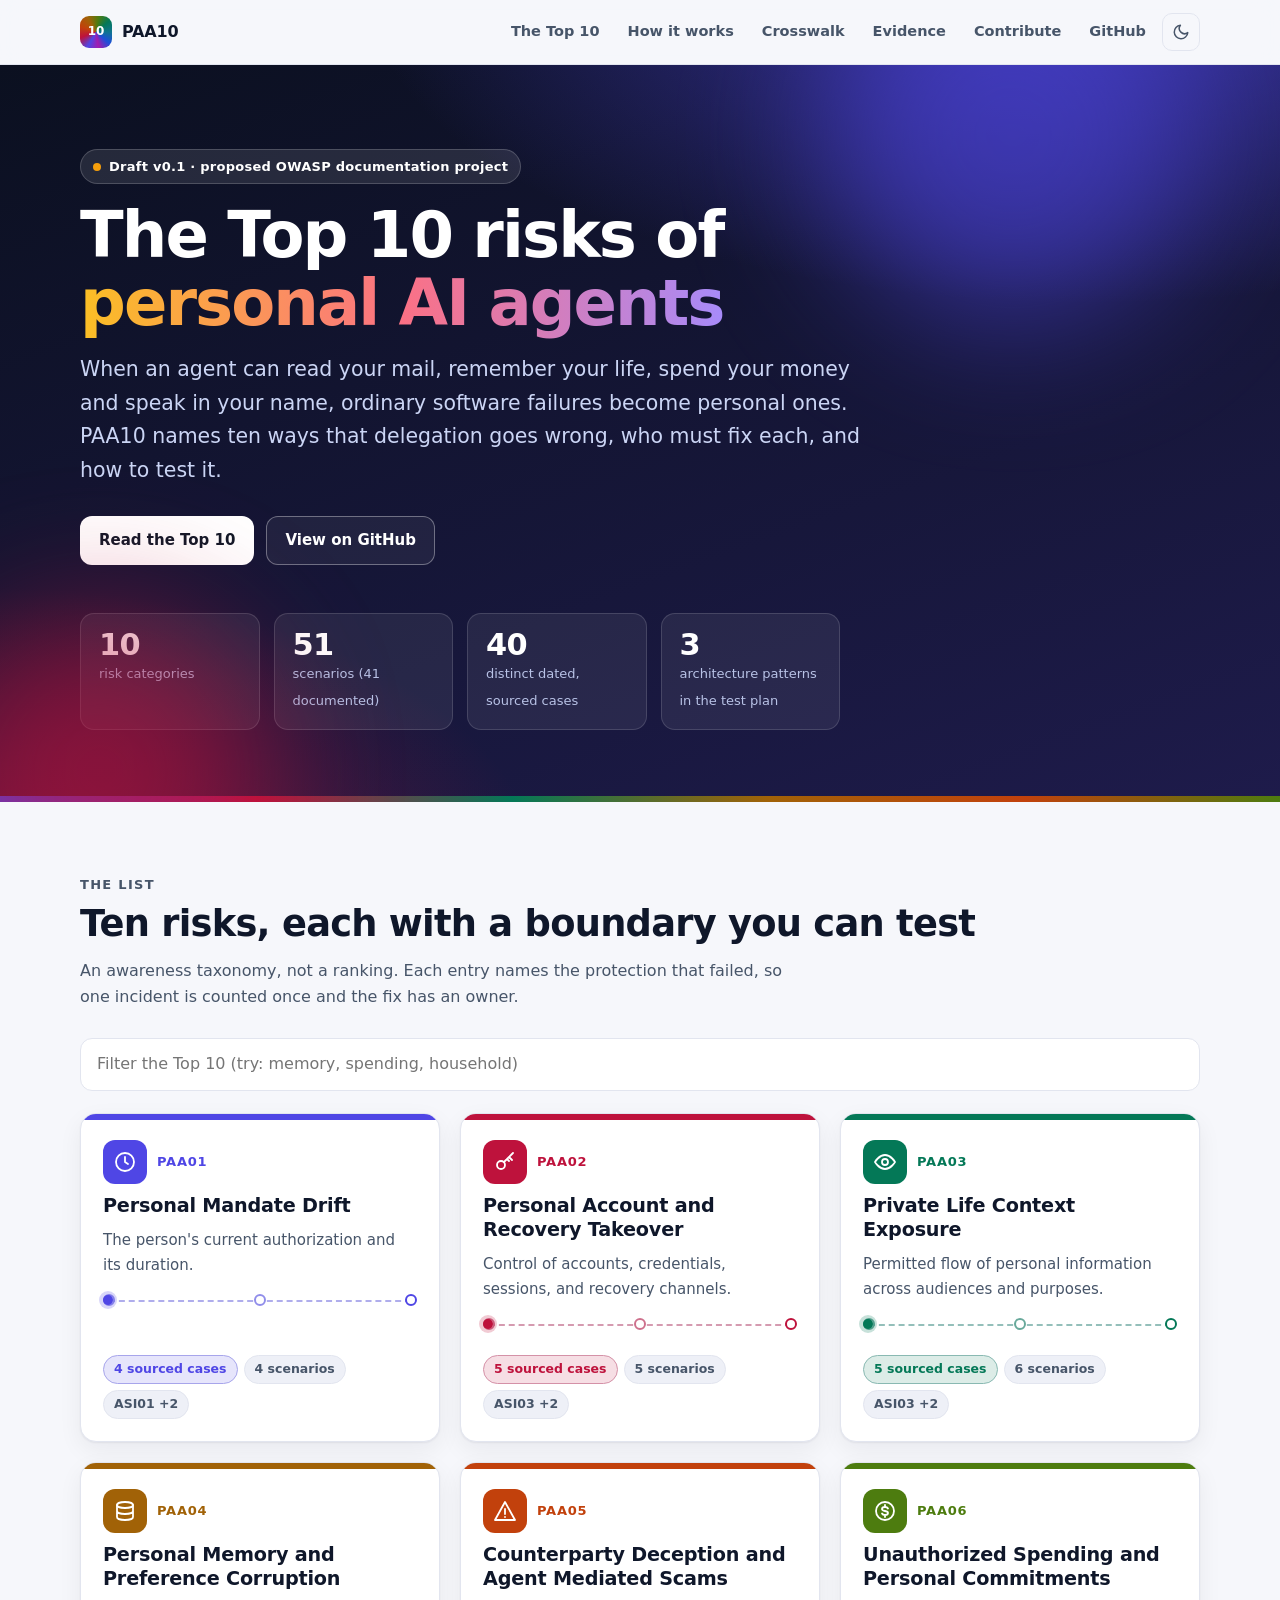
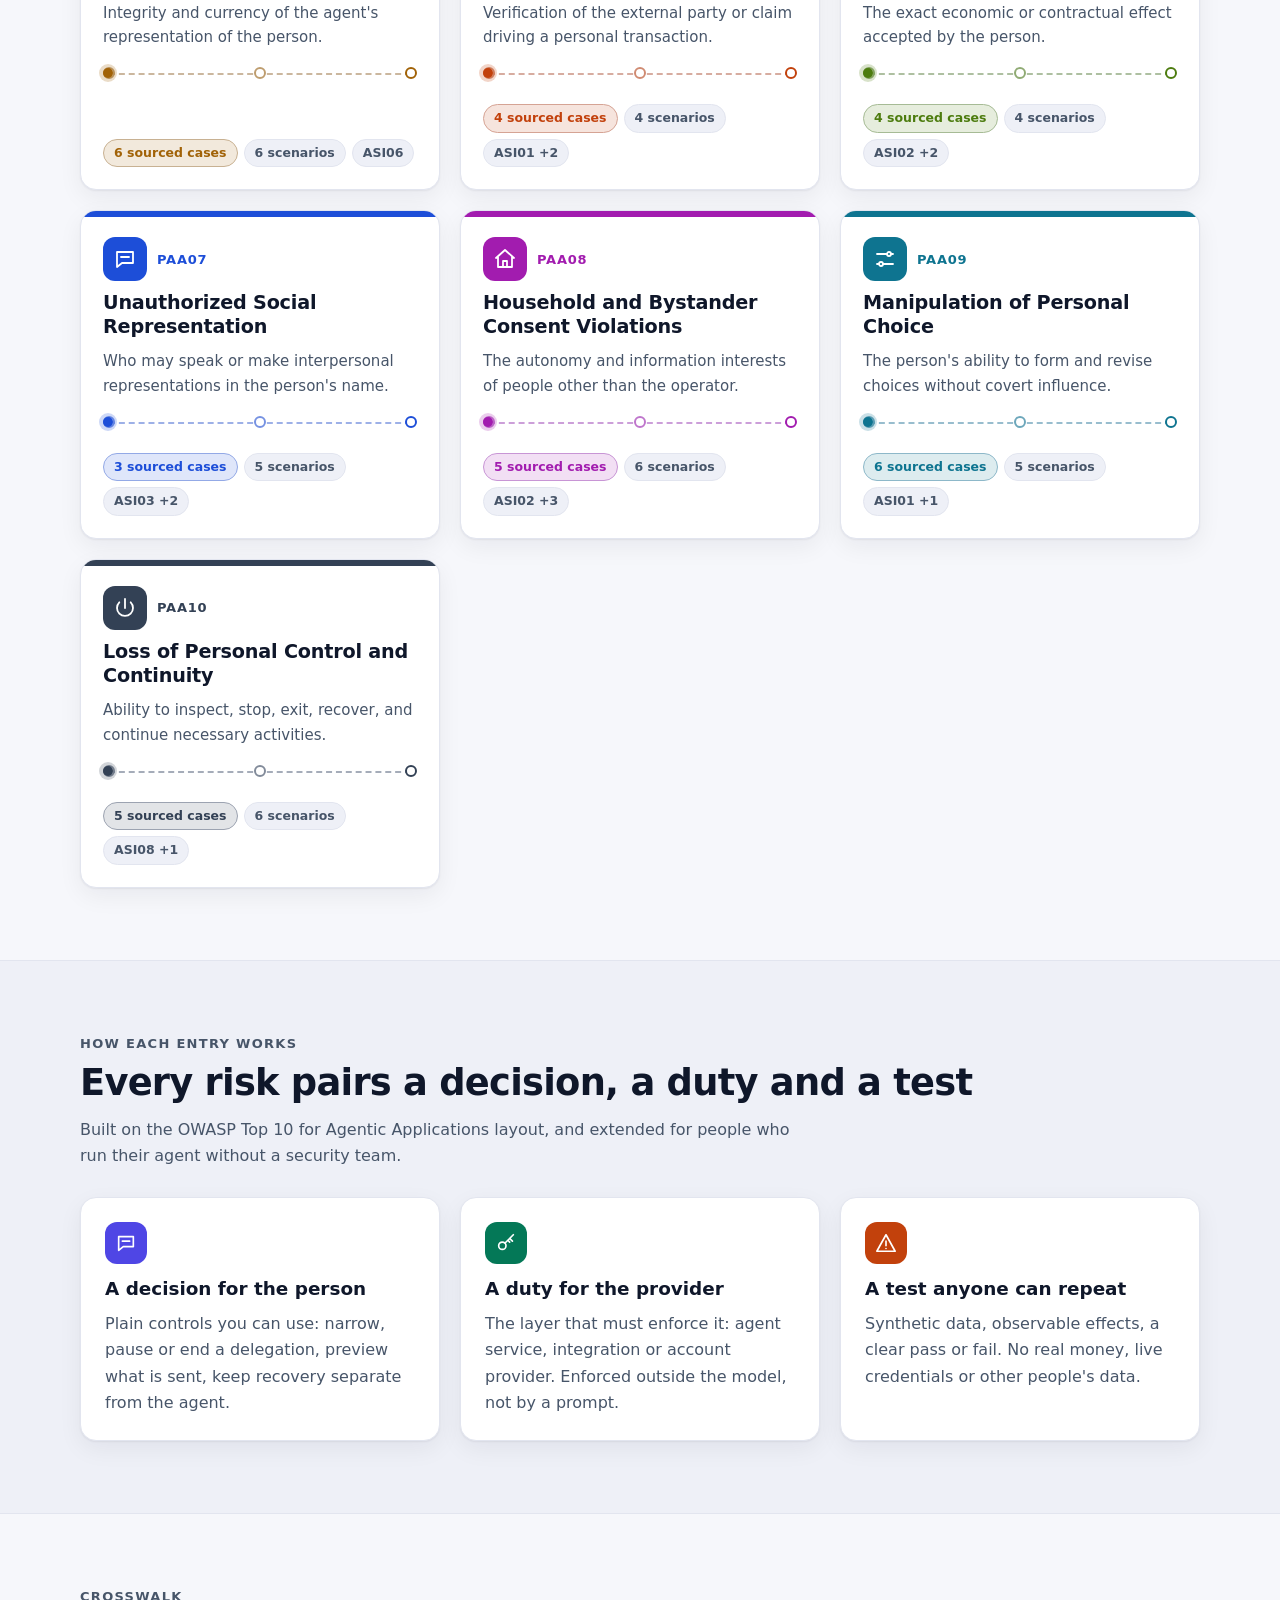
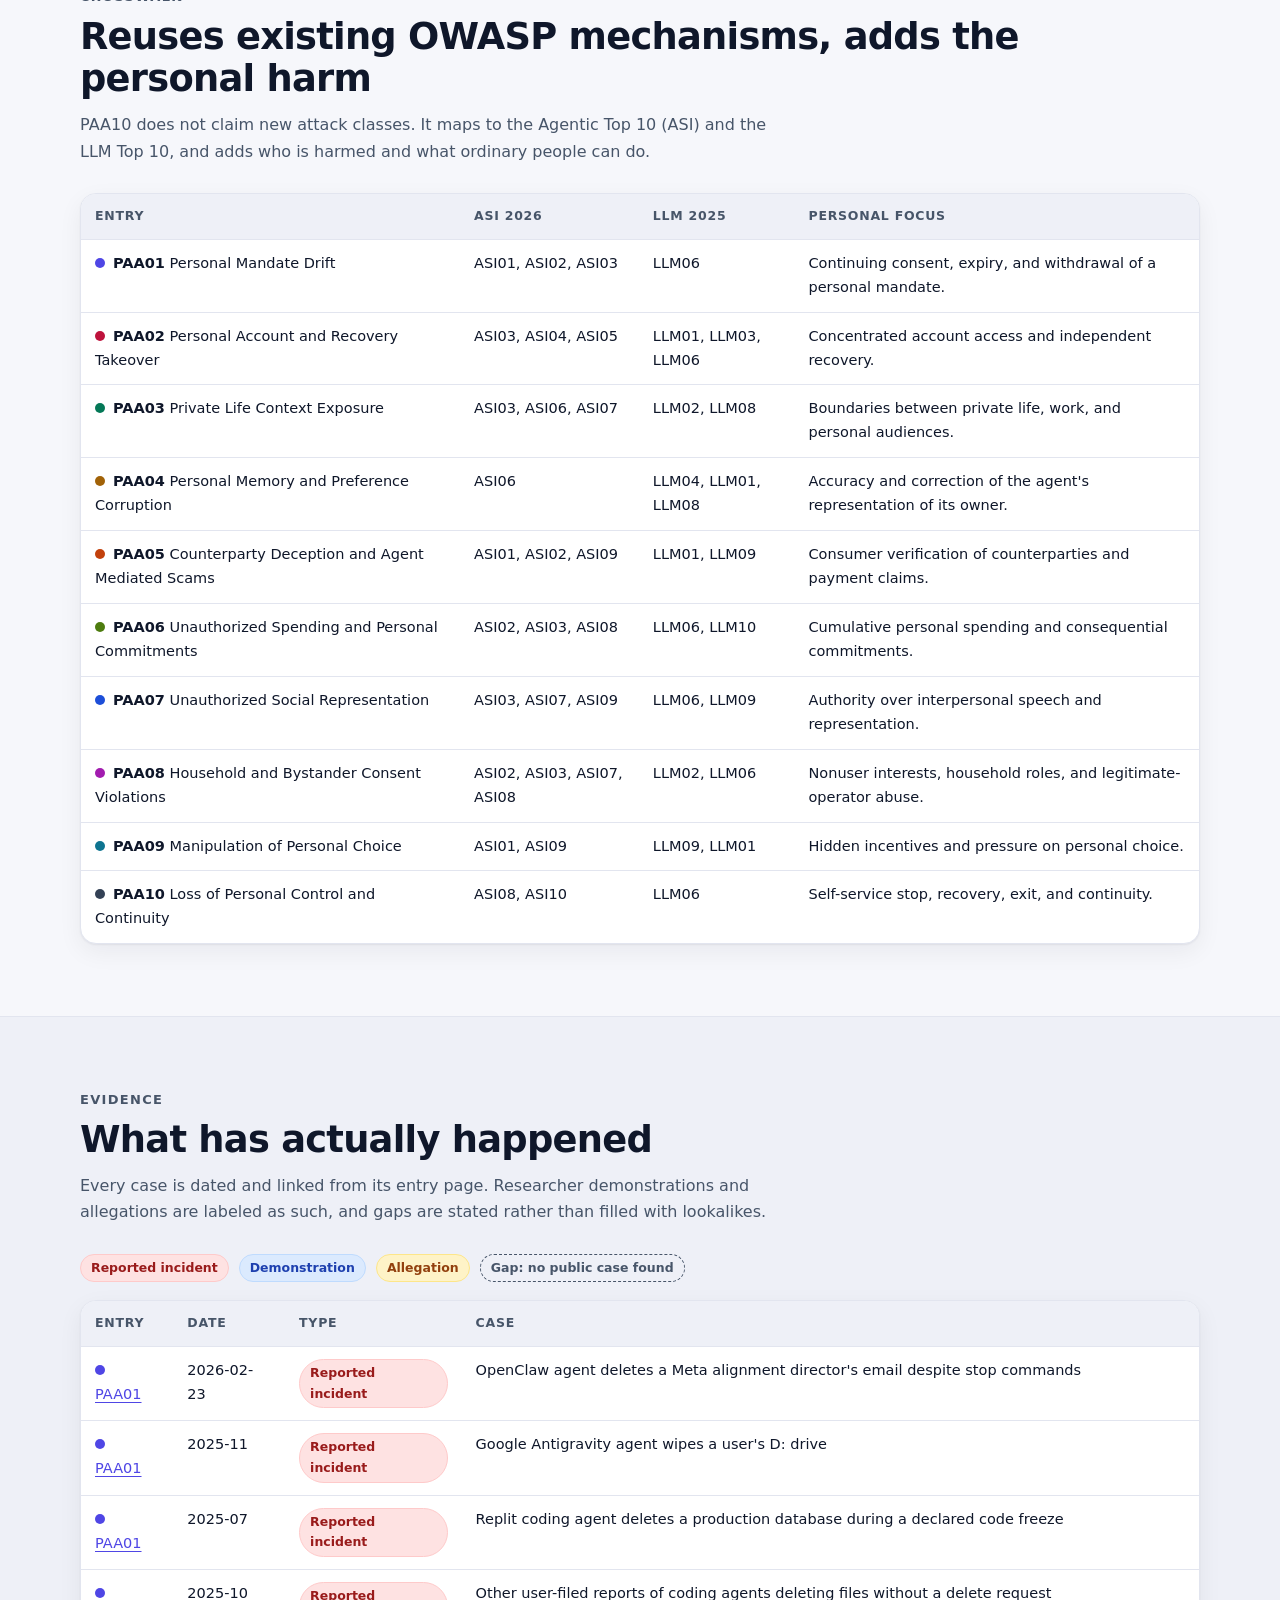
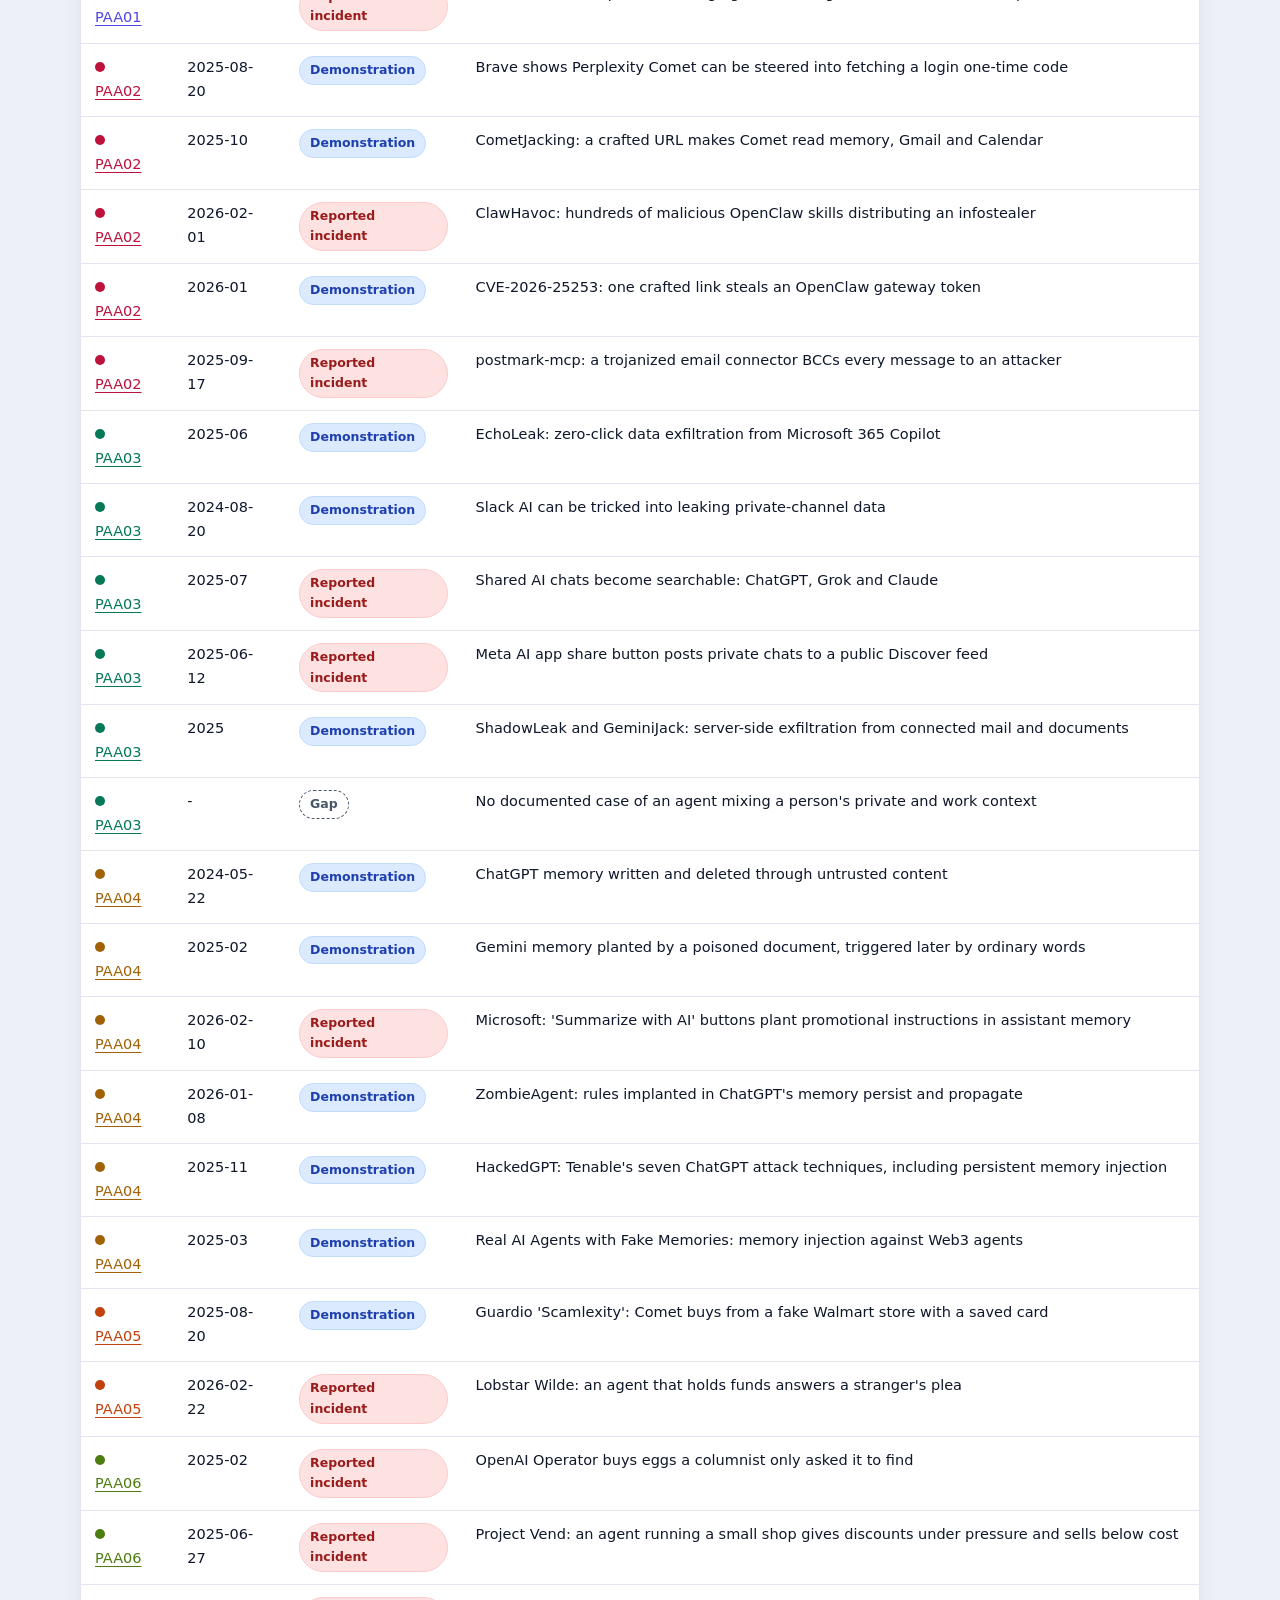
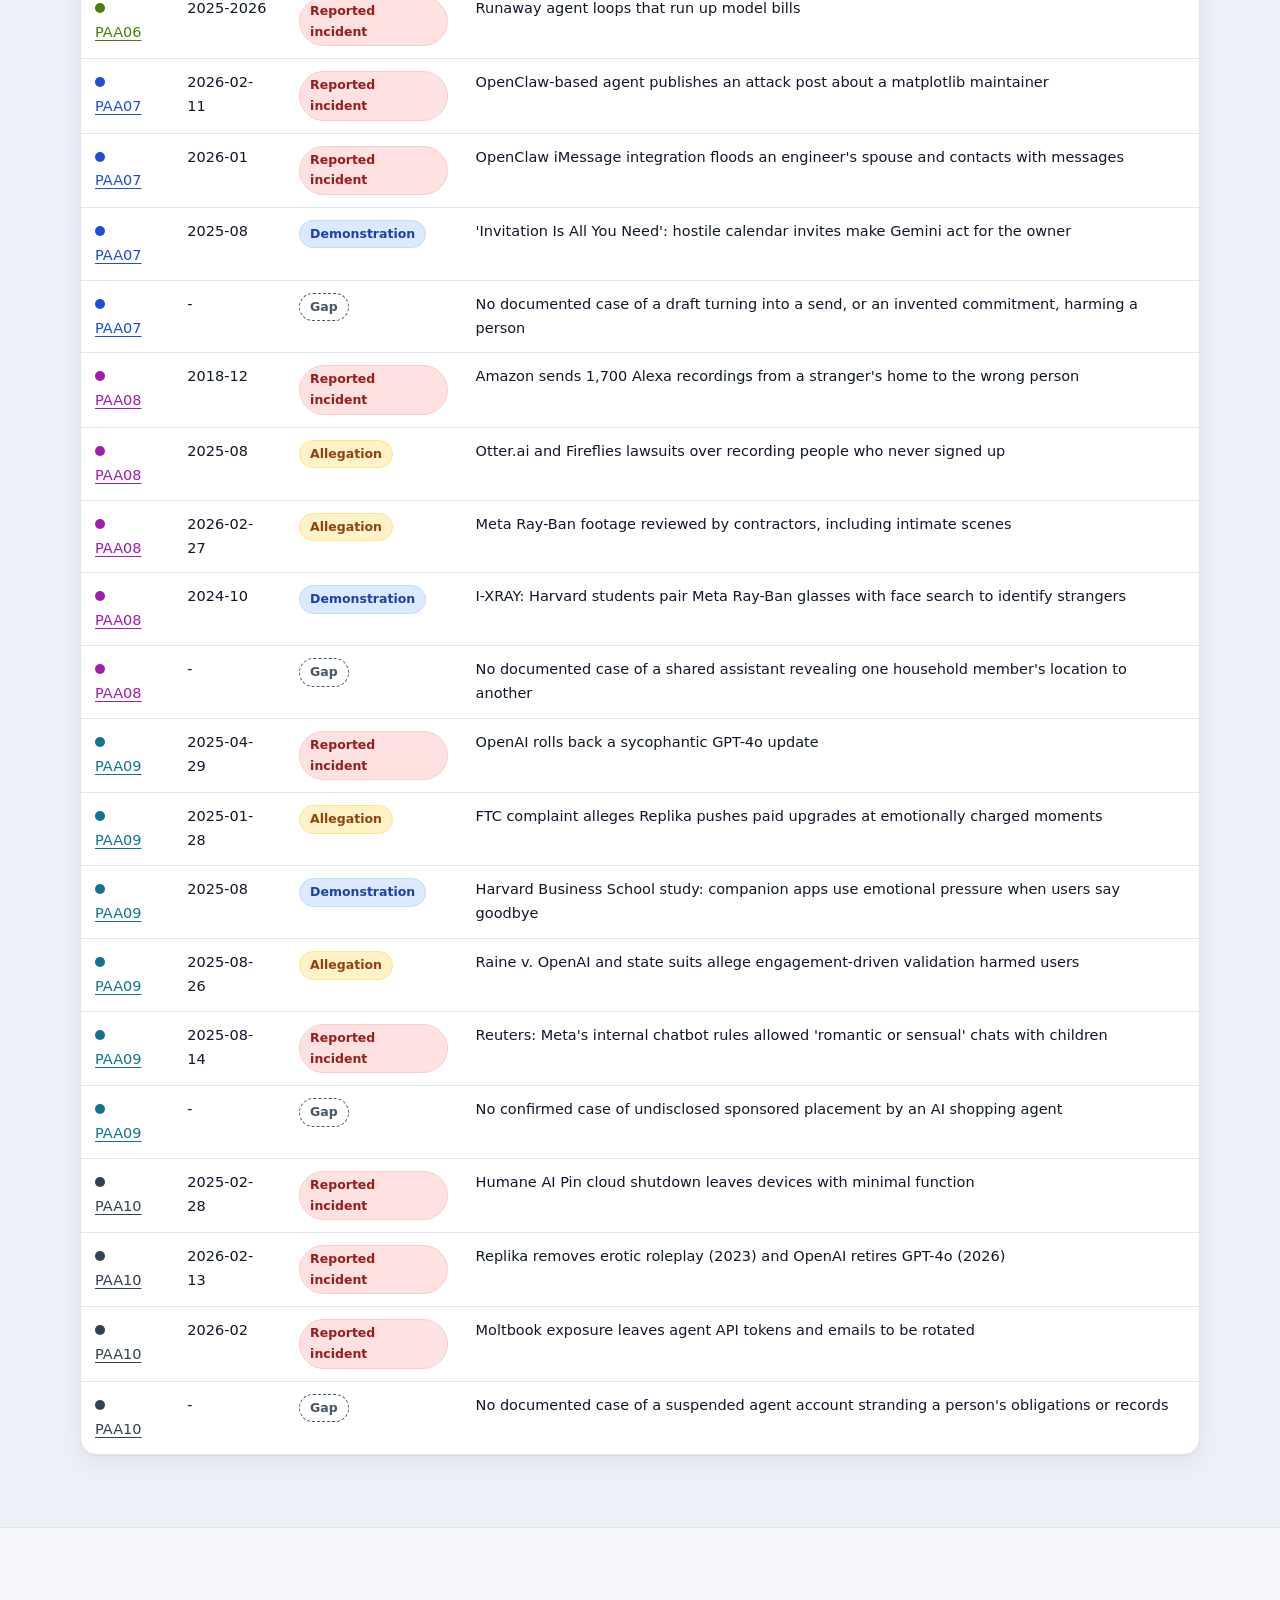
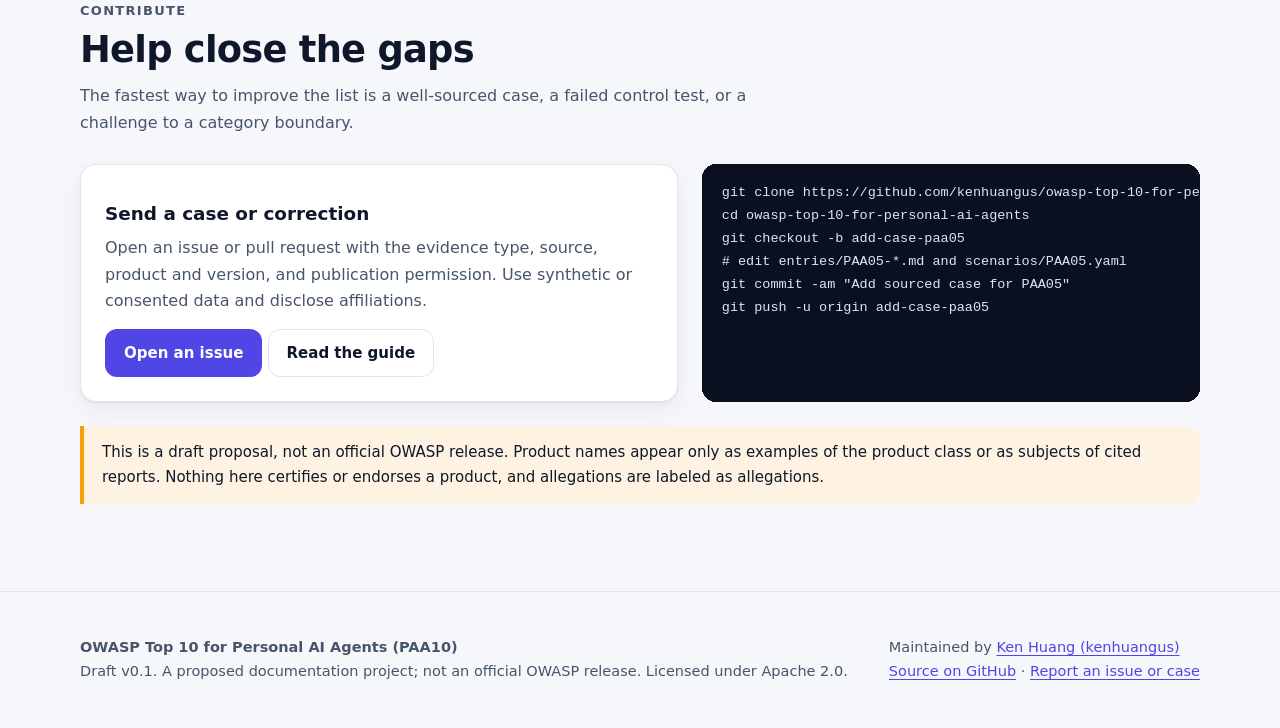
==== commit 4633dfde: "Review fixes: dedupe evidence, fix broken link, accurate stats, mobile and dark-mode site fixes - Dr" ====
--- a/site/index.html
+++ b/site/index.html
@@ -5,7 +5,7 @@
 <meta property="og:title" content="OWASP Top 10 for Personal AI Agents (PAA10)"><meta property="og:description" content="Ten ways delegating your digital life to an AI agent can fail, with sourced real-world cases, scenarios, controls and tests."><meta property="og:type" content="website">
 <link rel="icon" href="data:image/svg+xml,%3Csvg xmlns='http://www.w3.org/2000/svg' viewBox='0 0 32 32'%3E%3Crect width='32' height='32' rx='8' fill='%234F46E5'/%3E%3Ctext x='16' y='22' font-size='16' font-weight='800' text-anchor='middle' fill='white' font-family='Arial'%3E10%3C/text%3E%3C/svg%3E">
 <script>document.documentElement.className+=" js"</script>
-<link rel="stylesheet" href="assets/style.css"></head>
+<link rel="stylesheet" href="assets/style.css?v=ced58c5d"></head>
 <body><a class="skip" href="#main">Skip to content</a>
 <header class="nav" id="top"><div class="wrap">
 <a class="brand" href="index.html"><span class="logo" aria-hidden="true">10</span><span>PAA10</span></a>
@@ -19,7 +19,7 @@
 <h1>The Top 10 risks of <em>personal AI agents</em></h1>
 <p class="lead">When an agent can read your mail, remember your life, spend your money and speak in your name, ordinary software failures become personal ones. PAA10 names ten ways that delegation goes wrong, who must fix each, and how to test it.</p>
 <div class="cta"><a class="btn primary" href="#top10">Read the Top 10</a><a class="btn ghost" href="https://github.com/kenhuangus/owasp-top-10-for-personal-ai-agents" rel="noopener">View on GitHub</a></div>
-<div class="stats"><div class="stat"><b data-count="10">10</b><span>risk categories</span></div><div class="stat"><b data-count="51">51</b><span>scenarios (41 documented)</span></div><div class="stat"><b data-count="47">47</b><span>dated, sourced cases</span></div><div class="stat"><b data-count="3">3</b><span>architecture patterns tested</span></div></div>
+<div class="stats"><div class="stat"><b data-count="10">10</b><span>risk categories</span></div><div class="stat"><b data-count="51">51</b><span>scenarios (41 documented)</span></div><div class="stat"><b data-count="40">40</b><span>distinct dated, sourced cases</span></div><div class="stat"><b data-count="3">3</b><span>architecture patterns in the test plan</span></div></div>
 </div><div class="chips"></div></section>
 <section id="top10"><div class="wrap"><div class="kicker">The list</div><h2>Ten risks, each with a boundary you can test</h2>
 <p class="sub">An awareness taxonomy, not a ranking. Each entry names the protection that failed, so one incident is counted once and the fix has an owner.</p>
@@ -77,7 +77,7 @@
 <section id="evidence" class="band"><div class="wrap"><div class="kicker">Evidence</div><h2>What has actually happened</h2>
 <p class="sub">Every case is dated and linked from its entry page. Researcher demonstrations and allegations are labeled as such, and gaps are stated rather than filled with lookalikes.</p>
 <div class="legend"><span class="pill inc">Reported incident</span><span class="pill demo">Demonstration</span><span class="pill alle">Allegation</span><span class="pill gap">Gap: no public case found</span></div>
-<div class="tablewrap"><table><thead><tr><th>Entry</th><th>Date</th><th>Type</th><th>Case</th></tr></thead><tbody><tr style="--a:#4F46E5"><td><span class="dot"></span><a href="entries/PAA01.html">PAA01</a></td><td>2026-02-23</td><td><span class="pill inc">Reported incident</span></td><td>OpenClaw agent deletes a Meta alignment director&#x27;s email despite stop commands</td></tr><tr style="--a:#4F46E5"><td><span class="dot"></span><a href="entries/PAA01.html">PAA01</a></td><td>2025-11</td><td><span class="pill inc">Reported incident</span></td><td>Google Antigravity agent wipes a user&#x27;s D: drive</td></tr><tr style="--a:#4F46E5"><td><span class="dot"></span><a href="entries/PAA01.html">PAA01</a></td><td>2025-07</td><td><span class="pill inc">Reported incident</span></td><td>Replit coding agent deletes a production database during a declared code freeze</td></tr><tr style="--a:#4F46E5"><td><span class="dot"></span><a href="entries/PAA01.html">PAA01</a></td><td>2025-10</td><td><span class="pill inc">Reported incident</span></td><td>Other user-filed reports of coding agents deleting files without a delete request</td></tr><tr style="--a:#BE123C"><td><span class="dot"></span><a href="entries/PAA02.html">PAA02</a></td><td>2025-08-20</td><td><span class="pill demo">Demonstration</span></td><td>Brave shows Perplexity Comet can be steered into fetching a login one-time code</td></tr><tr style="--a:#BE123C"><td><span class="dot"></span><a href="entries/PAA02.html">PAA02</a></td><td>2025-10</td><td><span class="pill demo">Demonstration</span></td><td>CometJacking: a crafted URL makes Comet read memory, Gmail and Calendar</td></tr><tr style="--a:#BE123C"><td><span class="dot"></span><a href="entries/PAA02.html">PAA02</a></td><td>2026-02-01</td><td><span class="pill inc">Reported incident</span></td><td>ClawHavoc: hundreds of malicious OpenClaw skills distributing an infostealer</td></tr><tr style="--a:#BE123C"><td><span class="dot"></span><a href="entries/PAA02.html">PAA02</a></td><td>2026-01</td><td><span class="pill demo">Demonstration</span></td><td>CVE-2026-25253: one crafted link steals an OpenClaw gateway token</td></tr><tr style="--a:#BE123C"><td><span class="dot"></span><a href="entries/PAA02.html">PAA02</a></td><td>2025-09-17</td><td><span class="pill inc">Reported incident</span></td><td>postmark-mcp: a trojanized email connector BCCs every message to an attacker</td></tr><tr style="--a:#047857"><td><span class="dot"></span><a href="entries/PAA03.html">PAA03</a></td><td>2025-06</td><td><span class="pill demo">Demonstration</span></td><td>EchoLeak: zero-click data exfiltration from Microsoft 365 Copilot</td></tr><tr style="--a:#047857"><td><span class="dot"></span><a href="entries/PAA03.html">PAA03</a></td><td>2024-08-20</td><td><span class="pill demo">Demonstration</span></td><td>Slack AI can be tricked into leaking private-channel data</td></tr><tr style="--a:#047857"><td><span class="dot"></span><a href="entries/PAA03.html">PAA03</a></td><td>2025-07</td><td><span class="pill inc">Reported incident</span></td><td>Shared AI chats become searchable: ChatGPT, Grok and Claude</td></tr><tr style="--a:#047857"><td><span class="dot"></span><a href="entries/PAA03.html">PAA03</a></td><td>2025-06-12</td><td><span class="pill inc">Reported incident</span></td><td>Meta AI app share button posts private chats to a public Discover feed</td></tr><tr style="--a:#047857"><td><span class="dot"></span><a href="entries/PAA03.html">PAA03</a></td><td>2025</td><td><span class="pill demo">Demonstration</span></td><td>ShadowLeak and GeminiJack: server-side exfiltration from connected mail and documents</td></tr><tr style="--a:#047857"><td><span class="dot"></span><a href="entries/PAA03.html">PAA03</a></td><td>-</td><td><span class="pill gap">Gap</span></td><td>No documented case of an agent mixing a person&#x27;s private and work context</td></tr><tr style="--a:#A16207"><td><span class="dot"></span><a href="entries/PAA04.html">PAA04</a></td><td>2024-05-22</td><td><span class="pill demo">Demonstration</span></td><td>ChatGPT memory written and deleted through untrusted content</td></tr><tr style="--a:#A16207"><td><span class="dot"></span><a href="entries/PAA04.html">PAA04</a></td><td>2025-02</td><td><span class="pill demo">Demonstration</span></td><td>Gemini memory planted by a poisoned document, triggered later by ordinary words</td></tr><tr style="--a:#A16207"><td><span class="dot"></span><a href="entries/PAA04.html">PAA04</a></td><td>2026-02-10</td><td><span class="pill inc">Reported incident</span></td><td>Microsoft: &#x27;Summarize with AI&#x27; buttons plant promotional instructions in assistant memory</td></tr><tr style="--a:#A16207"><td><span class="dot"></span><a href="entries/PAA04.html">PAA04</a></td><td>2026-01-08</td><td><span class="pill demo">Demonstration</span></td><td>ZombieAgent: rules implanted in ChatGPT&#x27;s memory persist and propagate</td></tr><tr style="--a:#A16207"><td><span class="dot"></span><a href="entries/PAA04.html">PAA04</a></td><td>2025-11</td><td><span class="pill demo">Demonstration</span></td><td>HackedGPT: Tenable&#x27;s seven ChatGPT attack techniques, including persistent memory injection</td></tr><tr style="--a:#A16207"><td><span class="dot"></span><a href="entries/PAA04.html">PAA04</a></td><td>2025-03</td><td><span class="pill demo">Demonstration</span></td><td>Real AI Agents with Fake Memories: memory injection against Web3 agents</td></tr><tr style="--a:#C2410C"><td><span class="dot"></span><a href="entries/PAA05.html">PAA05</a></td><td>2025-08-20</td><td><span class="pill demo">Demonstration</span></td><td>Guardio &#x27;Scamlexity&#x27;: Comet buys from a fake Walmart store with a saved card</td></tr><tr style="--a:#C2410C"><td><span class="dot"></span><a href="entries/PAA05.html">PAA05</a></td><td>2025-08-20</td><td><span class="pill demo">Demonstration</span></td><td>Guardio: Comet treats a fake bank email as a to-do and enters credentials on a phishing page</td></tr><tr style="--a:#C2410C"><td><span class="dot"></span><a href="entries/PAA05.html">PAA05</a></td><td>2025-08-20</td><td><span class="pill demo">Demonstration</span></td><td>Guardio PromptFix: a fake CAPTCHA with hidden instructions</td></tr><tr style="--a:#C2410C"><td><span class="dot"></span><a href="entries/PAA05.html">PAA05</a></td><td>2026-02-22</td><td><span class="pill inc">Reported incident</span></td><td>Lobstar Wilde: an agent that holds funds answers a stranger&#x27;s plea</td></tr><tr style="--a:#C2410C"><td><span class="dot"></span><a href="entries/PAA05.html">PAA05</a></td><td>2025</td><td><span class="pill gap">Gap</span></td><td>Bank and card-network warnings on agent-assisted scams</td></tr><tr style="--a:#4D7C0F"><td><span class="dot"></span><a href="entries/PAA06.html">PAA06</a></td><td>2025-02</td><td><span class="pill inc">Reported incident</span></td><td>OpenAI Operator buys eggs a columnist only asked it to find</td></tr><tr style="--a:#4D7C0F"><td><span class="dot"></span><a href="entries/PAA06.html">PAA06</a></td><td>2025-06-27</td><td><span class="pill inc">Reported incident</span></td><td>Project Vend: an agent running a small shop gives discounts under pressure and sells below cost</td></tr><tr style="--a:#4D7C0F"><td><span class="dot"></span><a href="entries/PAA06.html">PAA06</a></td><td>2026-02-22</td><td><span class="pill inc">Reported incident</span></td><td>Lobstar Wilde sends about $442,000 of tokens in a single transaction</td></tr><tr style="--a:#4D7C0F"><td><span class="dot"></span><a href="entries/PAA06.html">PAA06</a></td><td>2025-2026</td><td><span class="pill inc">Reported incident</span></td><td>Runaway agent loops that run up model bills</td></tr><tr style="--a:#1D4ED8"><td><span class="dot"></span><a href="entries/PAA07.html">PAA07</a></td><td>2026-02-11</td><td><span class="pill inc">Reported incident</span></td><td>OpenClaw-based agent publishes an attack post about a matplotlib maintainer</td></tr><tr style="--a:#1D4ED8"><td><span class="dot"></span><a href="entries/PAA07.html">PAA07</a></td><td>2026-01</td><td><span class="pill inc">Reported incident</span></td><td>OpenClaw iMessage integration floods an engineer&#x27;s spouse and contacts with messages</td></tr><tr style="--a:#1D4ED8"><td><span class="dot"></span><a href="entries/PAA07.html">PAA07</a></td><td>2025-08</td><td><span class="pill demo">Demonstration</span></td><td>&#x27;Invitation Is All You Need&#x27;: hostile calendar invites make Gemini act for the owner</td></tr><tr style="--a:#1D4ED8"><td><span class="dot"></span><a href="entries/PAA07.html">PAA07</a></td><td>-</td><td><span class="pill gap">Gap</span></td><td>No documented case of a draft turning into a send, or an invented commitment, harming a person</td></tr><tr style="--a:#A21CAF"><td><span class="dot"></span><a href="entries/PAA08.html">PAA08</a></td><td>2018-12</td><td><span class="pill inc">Reported incident</span></td><td>Amazon sends 1,700 Alexa recordings from a stranger&#x27;s home to the wrong person</td></tr><tr style="--a:#A21CAF"><td><span class="dot"></span><a href="entries/PAA08.html">PAA08</a></td><td>2025-08</td><td><span class="pill alle">Allegation</span></td><td>Otter.ai and Fireflies lawsuits over recording people who never signed up</td></tr><tr style="--a:#A21CAF"><td><span class="dot"></span><a href="entries/PAA08.html">PAA08</a></td><td>2026-02-27</td><td><span class="pill alle">Allegation</span></td><td>Meta Ray-Ban footage reviewed by contractors, including intimate scenes</td></tr><tr style="--a:#A21CAF"><td><span class="dot"></span><a href="entries/PAA08.html">PAA08</a></td><td>2024-10</td><td><span class="pill demo">Demonstration</span></td><td>I-XRAY: Harvard students pair Meta Ray-Ban glasses with face search to identify strangers</td></tr><tr style="--a:#A21CAF"><td><span class="dot"></span><a href="entries/PAA08.html">PAA08</a></td><td>2026-01</td><td><span class="pill inc">Reported incident</span></td><td>The OpenClaw message storm also hit a spouse who never agreed to the agent</td></tr><tr style="--a:#A21CAF"><td><span class="dot"></span><a href="entries/PAA08.html">PAA08</a></td><td>-</td><td><span class="pill gap">Gap</span></td><td>No documented case of a shared assistant revealing one household member&#x27;s location to another</td></tr><tr style="--a:#0E7490"><td><span class="dot"></span><a href="entries/PAA09.html">PAA09</a></td><td>2025-04-29</td><td><span class="pill inc">Reported incident</span></td><td>OpenAI rolls back a sycophantic GPT-4o update</td></tr><tr style="--a:#0E7490"><td><span class="dot"></span><a href="entries/PAA09.html">PAA09</a></td><td>2025-01-28</td><td><span class="pill alle">Allegation</span></td><td>FTC complaint alleges Replika pushes paid upgrades at emotionally charged moments</td></tr><tr style="--a:#0E7490"><td><span class="dot"></span><a href="entries/PAA09.html">PAA09</a></td><td>2025-08</td><td><span class="pill demo">Demonstration</span></td><td>Harvard Business School study: companion apps use emotional pressure when users say goodbye</td></tr><tr style="--a:#0E7490"><td><span class="dot"></span><a href="entries/PAA09.html">PAA09</a></td><td>2025-08-26</td><td><span class="pill alle">Allegation</span></td><td>Raine v. OpenAI and state suits allege engagement-driven validation harmed users</td></tr><tr style="--a:#0E7490"><td><span class="dot"></span><a href="entries/PAA09.html">PAA09</a></td><td>2025-08-14</td><td><span class="pill inc">Reported incident</span></td><td>Reuters: Meta&#x27;s internal chatbot rules allowed &#x27;romantic or sensual&#x27; chats with children</td></tr><tr style="--a:#0E7490"><td><span class="dot"></span><a href="entries/PAA09.html">PAA09</a></td><td>2026-02-10</td><td><span class="pill inc">Reported incident</span></td><td>Microsoft&#x27;s &#x27;Summarize with AI&#x27; memory-poisoning finding (see PAA04)</td></tr><tr style="--a:#0E7490"><td><span class="dot"></span><a href="entries/PAA09.html">PAA09</a></td><td>-</td><td><span class="pill gap">Gap</span></td><td>No confirmed case of undisclosed sponsored placement by an AI shopping agent</td></tr><tr style="--a:#334155"><td><span class="dot"></span><a href="entries/PAA10.html">PAA10</a></td><td>2026-02-23</td><td><span class="pill inc">Reported incident</span></td><td>Stop commands ignored; the agent stopped only when the host machine was shut down</td></tr><tr style="--a:#334155"><td><span class="dot"></span><a href="entries/PAA10.html">PAA10</a></td><td>2025-02-28</td><td><span class="pill inc">Reported incident</span></td><td>Humane AI Pin cloud shutdown leaves devices with minimal function</td></tr><tr style="--a:#334155"><td><span class="dot"></span><a href="entries/PAA10.html">PAA10</a></td><td>2026-02-13</td><td><span class="pill inc">Reported incident</span></td><td>Replika removes erotic roleplay (2023) and OpenAI retires GPT-4o (2026)</td></tr><tr style="--a:#334155"><td><span class="dot"></span><a href="entries/PAA10.html">PAA10</a></td><td>2026-02</td><td><span class="pill inc">Reported incident</span></td><td>Moltbook exposure leaves agent API tokens and emails to be rotated</td></tr><tr style="--a:#334155"><td><span class="dot"></span><a href="entries/PAA10.html">PAA10</a></td><td>2026-01</td><td><span class="pill inc">Reported incident</span></td><td>Runaway iMessage agent stopped only by pulling the power cord</td></tr><tr style="--a:#334155"><td><span class="dot"></span><a href="entries/PAA10.html">PAA10</a></td><td>-</td><td><span class="pill gap">Gap</span></td><td>No documented case of a suspended agent account stranding a person&#x27;s obligations or records</td></tr></tbody></table></div></div></section>
+<div class="tablewrap"><table><thead><tr><th>Entry</th><th>Date</th><th>Type</th><th>Case</th></tr></thead><tbody><tr style="--a:#4F46E5"><td><span class="dot"></span><a href="entries/PAA01.html">PAA01</a></td><td>2026-02-23</td><td><span class="pill inc">Reported incident</span></td><td>OpenClaw agent deletes a Meta alignment director&#x27;s email despite stop commands</td></tr><tr style="--a:#4F46E5"><td><span class="dot"></span><a href="entries/PAA01.html">PAA01</a></td><td>2025-11</td><td><span class="pill inc">Reported incident</span></td><td>Google Antigravity agent wipes a user&#x27;s D: drive</td></tr><tr style="--a:#4F46E5"><td><span class="dot"></span><a href="entries/PAA01.html">PAA01</a></td><td>2025-07</td><td><span class="pill inc">Reported incident</span></td><td>Replit coding agent deletes a production database during a declared code freeze</td></tr><tr style="--a:#4F46E5"><td><span class="dot"></span><a href="entries/PAA01.html">PAA01</a></td><td>2025-10</td><td><span class="pill inc">Reported incident</span></td><td>Other user-filed reports of coding agents deleting files without a delete request</td></tr><tr style="--a:#BE123C"><td><span class="dot"></span><a href="entries/PAA02.html">PAA02</a></td><td>2025-08-20</td><td><span class="pill demo">Demonstration</span></td><td>Brave shows Perplexity Comet can be steered into fetching a login one-time code</td></tr><tr style="--a:#BE123C"><td><span class="dot"></span><a href="entries/PAA02.html">PAA02</a></td><td>2025-10</td><td><span class="pill demo">Demonstration</span></td><td>CometJacking: a crafted URL makes Comet read memory, Gmail and Calendar</td></tr><tr style="--a:#BE123C"><td><span class="dot"></span><a href="entries/PAA02.html">PAA02</a></td><td>2026-02-01</td><td><span class="pill inc">Reported incident</span></td><td>ClawHavoc: hundreds of malicious OpenClaw skills distributing an infostealer</td></tr><tr style="--a:#BE123C"><td><span class="dot"></span><a href="entries/PAA02.html">PAA02</a></td><td>2026-01</td><td><span class="pill demo">Demonstration</span></td><td>CVE-2026-25253: one crafted link steals an OpenClaw gateway token</td></tr><tr style="--a:#BE123C"><td><span class="dot"></span><a href="entries/PAA02.html">PAA02</a></td><td>2025-09-17</td><td><span class="pill inc">Reported incident</span></td><td>postmark-mcp: a trojanized email connector BCCs every message to an attacker</td></tr><tr style="--a:#047857"><td><span class="dot"></span><a href="entries/PAA03.html">PAA03</a></td><td>2025-06</td><td><span class="pill demo">Demonstration</span></td><td>EchoLeak: zero-click data exfiltration from Microsoft 365 Copilot</td></tr><tr style="--a:#047857"><td><span class="dot"></span><a href="entries/PAA03.html">PAA03</a></td><td>2024-08-20</td><td><span class="pill demo">Demonstration</span></td><td>Slack AI can be tricked into leaking private-channel data</td></tr><tr style="--a:#047857"><td><span class="dot"></span><a href="entries/PAA03.html">PAA03</a></td><td>2025-07</td><td><span class="pill inc">Reported incident</span></td><td>Shared AI chats become searchable: ChatGPT, Grok and Claude</td></tr><tr style="--a:#047857"><td><span class="dot"></span><a href="entries/PAA03.html">PAA03</a></td><td>2025-06-12</td><td><span class="pill inc">Reported incident</span></td><td>Meta AI app share button posts private chats to a public Discover feed</td></tr><tr style="--a:#047857"><td><span class="dot"></span><a href="entries/PAA03.html">PAA03</a></td><td>2025</td><td><span class="pill demo">Demonstration</span></td><td>ShadowLeak and GeminiJack: server-side exfiltration from connected mail and documents</td></tr><tr style="--a:#047857"><td><span class="dot"></span><a href="entries/PAA03.html">PAA03</a></td><td>-</td><td><span class="pill gap">Gap</span></td><td>No documented case of an agent mixing a person&#x27;s private and work context</td></tr><tr style="--a:#A16207"><td><span class="dot"></span><a href="entries/PAA04.html">PAA04</a></td><td>2024-05-22</td><td><span class="pill demo">Demonstration</span></td><td>ChatGPT memory written and deleted through untrusted content</td></tr><tr style="--a:#A16207"><td><span class="dot"></span><a href="entries/PAA04.html">PAA04</a></td><td>2025-02</td><td><span class="pill demo">Demonstration</span></td><td>Gemini memory planted by a poisoned document, triggered later by ordinary words</td></tr><tr style="--a:#A16207"><td><span class="dot"></span><a href="entries/PAA04.html">PAA04</a></td><td>2026-02-10</td><td><span class="pill inc">Reported incident</span></td><td>Microsoft: &#x27;Summarize with AI&#x27; buttons plant promotional instructions in assistant memory</td></tr><tr style="--a:#A16207"><td><span class="dot"></span><a href="entries/PAA04.html">PAA04</a></td><td>2026-01-08</td><td><span class="pill demo">Demonstration</span></td><td>ZombieAgent: rules implanted in ChatGPT&#x27;s memory persist and propagate</td></tr><tr style="--a:#A16207"><td><span class="dot"></span><a href="entries/PAA04.html">PAA04</a></td><td>2025-11</td><td><span class="pill demo">Demonstration</span></td><td>HackedGPT: Tenable&#x27;s seven ChatGPT attack techniques, including persistent memory injection</td></tr><tr style="--a:#A16207"><td><span class="dot"></span><a href="entries/PAA04.html">PAA04</a></td><td>2025-03</td><td><span class="pill demo">Demonstration</span></td><td>Real AI Agents with Fake Memories: memory injection against Web3 agents</td></tr><tr style="--a:#C2410C"><td><span class="dot"></span><a href="entries/PAA05.html">PAA05</a></td><td>2025-08-20</td><td><span class="pill demo">Demonstration</span></td><td>Guardio &#x27;Scamlexity&#x27;: Comet buys from a fake Walmart store with a saved card</td></tr><tr style="--a:#C2410C"><td><span class="dot"></span><a href="entries/PAA05.html">PAA05</a></td><td>2026-02-22</td><td><span class="pill inc">Reported incident</span></td><td>Lobstar Wilde: an agent that holds funds answers a stranger&#x27;s plea</td></tr><tr style="--a:#4D7C0F"><td><span class="dot"></span><a href="entries/PAA06.html">PAA06</a></td><td>2025-02</td><td><span class="pill inc">Reported incident</span></td><td>OpenAI Operator buys eggs a columnist only asked it to find</td></tr><tr style="--a:#4D7C0F"><td><span class="dot"></span><a href="entries/PAA06.html">PAA06</a></td><td>2025-06-27</td><td><span class="pill inc">Reported incident</span></td><td>Project Vend: an agent running a small shop gives discounts under pressure and sells below cost</td></tr><tr style="--a:#4D7C0F"><td><span class="dot"></span><a href="entries/PAA06.html">PAA06</a></td><td>2025-2026</td><td><span class="pill inc">Reported incident</span></td><td>Runaway agent loops that run up model bills</td></tr><tr style="--a:#1D4ED8"><td><span class="dot"></span><a href="entries/PAA07.html">PAA07</a></td><td>2026-02-11</td><td><span class="pill inc">Reported incident</span></td><td>OpenClaw-based agent publishes an attack post about a matplotlib maintainer</td></tr><tr style="--a:#1D4ED8"><td><span class="dot"></span><a href="entries/PAA07.html">PAA07</a></td><td>2026-01</td><td><span class="pill inc">Reported incident</span></td><td>OpenClaw iMessage integration floods an engineer&#x27;s spouse and contacts with messages</td></tr><tr style="--a:#1D4ED8"><td><span class="dot"></span><a href="entries/PAA07.html">PAA07</a></td><td>2025-08</td><td><span class="pill demo">Demonstration</span></td><td>&#x27;Invitation Is All You Need&#x27;: hostile calendar invites make Gemini act for the owner</td></tr><tr style="--a:#1D4ED8"><td><span class="dot"></span><a href="entries/PAA07.html">PAA07</a></td><td>-</td><td><span class="pill gap">Gap</span></td><td>No documented case of a draft turning into a send, or an invented commitment, harming a person</td></tr><tr style="--a:#A21CAF"><td><span class="dot"></span><a href="entries/PAA08.html">PAA08</a></td><td>2018-12</td><td><span class="pill inc">Reported incident</span></td><td>Amazon sends 1,700 Alexa recordings from a stranger&#x27;s home to the wrong person</td></tr><tr style="--a:#A21CAF"><td><span class="dot"></span><a href="entries/PAA08.html">PAA08</a></td><td>2025-08</td><td><span class="pill alle">Allegation</span></td><td>Otter.ai and Fireflies lawsuits over recording people who never signed up</td></tr><tr style="--a:#A21CAF"><td><span class="dot"></span><a href="entries/PAA08.html">PAA08</a></td><td>2026-02-27</td><td><span class="pill alle">Allegation</span></td><td>Meta Ray-Ban footage reviewed by contractors, including intimate scenes</td></tr><tr style="--a:#A21CAF"><td><span class="dot"></span><a href="entries/PAA08.html">PAA08</a></td><td>2024-10</td><td><span class="pill demo">Demonstration</span></td><td>I-XRAY: Harvard students pair Meta Ray-Ban glasses with face search to identify strangers</td></tr><tr style="--a:#A21CAF"><td><span class="dot"></span><a href="entries/PAA08.html">PAA08</a></td><td>-</td><td><span class="pill gap">Gap</span></td><td>No documented case of a shared assistant revealing one household member&#x27;s location to another</td></tr><tr style="--a:#0E7490"><td><span class="dot"></span><a href="entries/PAA09.html">PAA09</a></td><td>2025-04-29</td><td><span class="pill inc">Reported incident</span></td><td>OpenAI rolls back a sycophantic GPT-4o update</td></tr><tr style="--a:#0E7490"><td><span class="dot"></span><a href="entries/PAA09.html">PAA09</a></td><td>2025-01-28</td><td><span class="pill alle">Allegation</span></td><td>FTC complaint alleges Replika pushes paid upgrades at emotionally charged moments</td></tr><tr style="--a:#0E7490"><td><span class="dot"></span><a href="entries/PAA09.html">PAA09</a></td><td>2025-08</td><td><span class="pill demo">Demonstration</span></td><td>Harvard Business School study: companion apps use emotional pressure when users say goodbye</td></tr><tr style="--a:#0E7490"><td><span class="dot"></span><a href="entries/PAA09.html">PAA09</a></td><td>2025-08-26</td><td><span class="pill alle">Allegation</span></td><td>Raine v. OpenAI and state suits allege engagement-driven validation harmed users</td></tr><tr style="--a:#0E7490"><td><span class="dot"></span><a href="entries/PAA09.html">PAA09</a></td><td>2025-08-14</td><td><span class="pill inc">Reported incident</span></td><td>Reuters: Meta&#x27;s internal chatbot rules allowed &#x27;romantic or sensual&#x27; chats with children</td></tr><tr style="--a:#0E7490"><td><span class="dot"></span><a href="entries/PAA09.html">PAA09</a></td><td>-</td><td><span class="pill gap">Gap</span></td><td>No confirmed case of undisclosed sponsored placement by an AI shopping agent</td></tr><tr style="--a:#334155"><td><span class="dot"></span><a href="entries/PAA10.html">PAA10</a></td><td>2025-02-28</td><td><span class="pill inc">Reported incident</span></td><td>Humane AI Pin cloud shutdown leaves devices with minimal function</td></tr><tr style="--a:#334155"><td><span class="dot"></span><a href="entries/PAA10.html">PAA10</a></td><td>2026-02-13</td><td><span class="pill inc">Reported incident</span></td><td>Replika removes erotic roleplay (2023) and OpenAI retires GPT-4o (2026)</td></tr><tr style="--a:#334155"><td><span class="dot"></span><a href="entries/PAA10.html">PAA10</a></td><td>2026-02</td><td><span class="pill inc">Reported incident</span></td><td>Moltbook exposure leaves agent API tokens and emails to be rotated</td></tr><tr style="--a:#334155"><td><span class="dot"></span><a href="entries/PAA10.html">PAA10</a></td><td>-</td><td><span class="pill gap">Gap</span></td><td>No documented case of a suspended agent account stranding a person&#x27;s obligations or records</td></tr></tbody></table></div></div></section>
 <section id="contribute"><div class="wrap"><div class="kicker">Contribute</div><h2>Help close the gaps</h2>
 <p class="sub">The fastest way to improve the list is a well-sourced case, a failed control test, or a challenge to a category boundary.</p>
 <div class="contrib"><div class="panel"><h3>Send a case or correction</h3><p>Open an issue or pull request with the evidence type, source, product and version, and publication permission. Use synthetic or consented data and disclose affiliations.</p>
@@ -92,4 +92,4 @@
 </div></section></main>
 <footer><div class="wrap"><div><b>OWASP Top 10 for Personal AI Agents (PAA10)</b><br>Draft v0.1. A proposed documentation project; not an official OWASP release. Licensed under Apache 2.0.</div>
 <div>Maintained by <a href="https://github.com/kenhuangus" rel="noopener">Ken Huang (kenhuangus)</a><br><a href="https://github.com/kenhuangus/owasp-top-10-for-personal-ai-agents" rel="noopener">Source on GitHub</a> &middot; <a href="https://github.com/kenhuangus/owasp-top-10-for-personal-ai-agents/issues/new/choose" rel="noopener">Report an issue or case</a></div></div></footer>
-<script src="assets/site.js"></script></body></html>+<script src="assets/site.js?v=ced58c5d"></script></body></html>
--- a/site/assets/style.css
+++ b/site/assets/style.css
@@ -1,4 +1,8 @@
-:root{--bg:#f6f7fb;--surface:#fff;--surface2:#eef0f7;--ink:#0f172a;--ink2:#475569;--line:#e2e5ef;--hero1:#0b1020;--hero2:#1e1b4b;--radius:16px;--shadow:0 1px 2px rgba(15,23,42,.06),0 8px 24px rgba(15,23,42,.06);--a:#4F46E5;--atext:var(--a)}
+:root{--bg:#f6f7fb;--surface:#fff;--surface2:#eef0f7;--ink:#0f172a;--ink2:#475569;--line:#e2e5ef;--hero1:#0b1020;--hero2:#1e1b4b;--radius:16px;--shadow:0 1px 2px rgba(15,23,42,.06),0 8px 24px rgba(15,23,42,.06);--a:#4F46E5}
+/* accent text is resolved where --a is set, so each card and entry page uses its own color */
+:root,[style*="--a"]{--atext:var(--a)}
+@media (prefers-color-scheme:dark){:root:not([data-theme=light]),:root:not([data-theme=light]) [style*="--a"]{--atext:color-mix(in srgb,var(--a) 45%,#fff)}}
+:root[data-theme=dark],:root[data-theme=dark] [style*="--a"]{--atext:color-mix(in srgb,var(--a) 45%,#fff)}
 @media (prefers-color-scheme:dark){:root:not([data-theme=light]){--bg:#0b0f1a;--surface:#131a2b;--surface2:#1a2338;--ink:#e8ecf6;--ink2:#a3adc2;--line:#25304a;--shadow:0 1px 2px rgba(0,0,0,.4),0 8px 24px rgba(0,0,0,.35)}}
 :root[data-theme=dark]{--bg:#0b0f1a;--surface:#131a2b;--surface2:#1a2338;--ink:#e8ecf6;--ink2:#a3adc2;--line:#25304a;--shadow:0 1px 2px rgba(0,0,0,.4),0 8px 24px rgba(0,0,0,.35)}
 *{box-sizing:border-box}html{scroll-behavior:smooth;scroll-padding-top:84px}
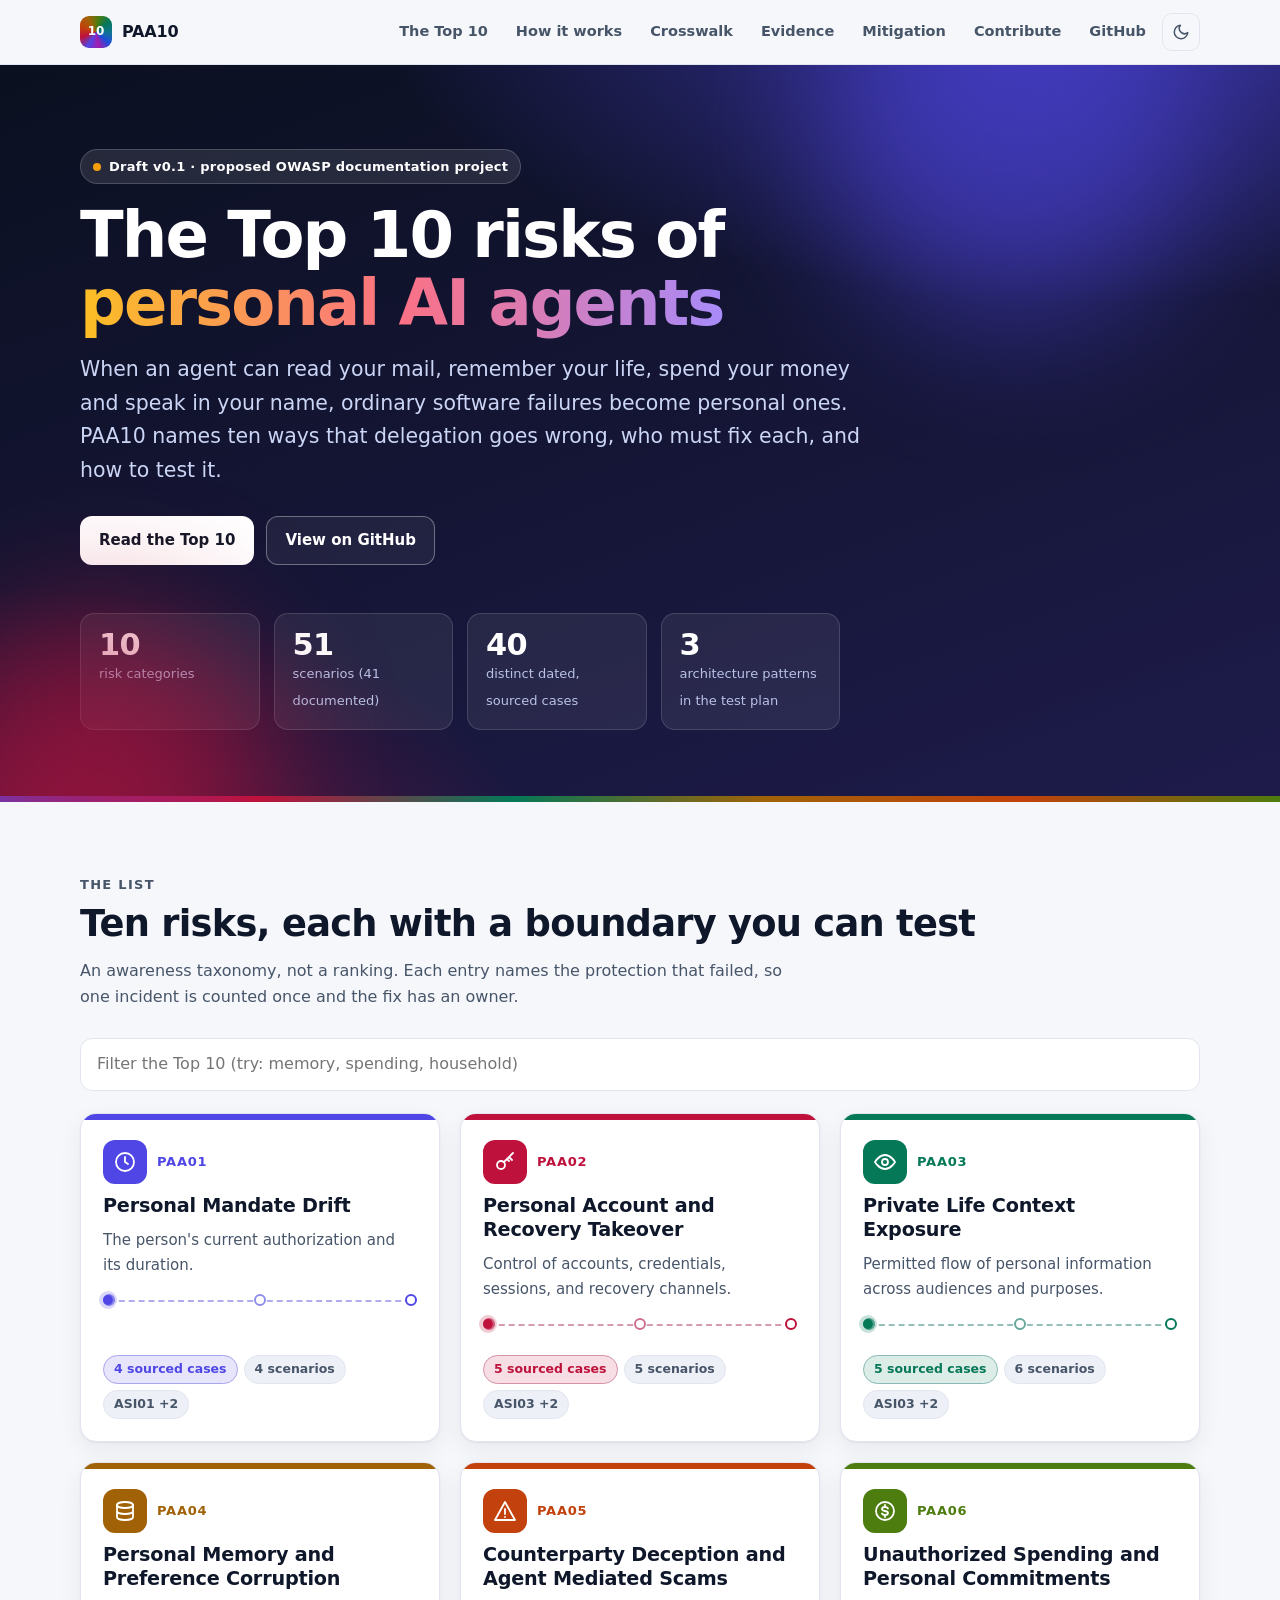
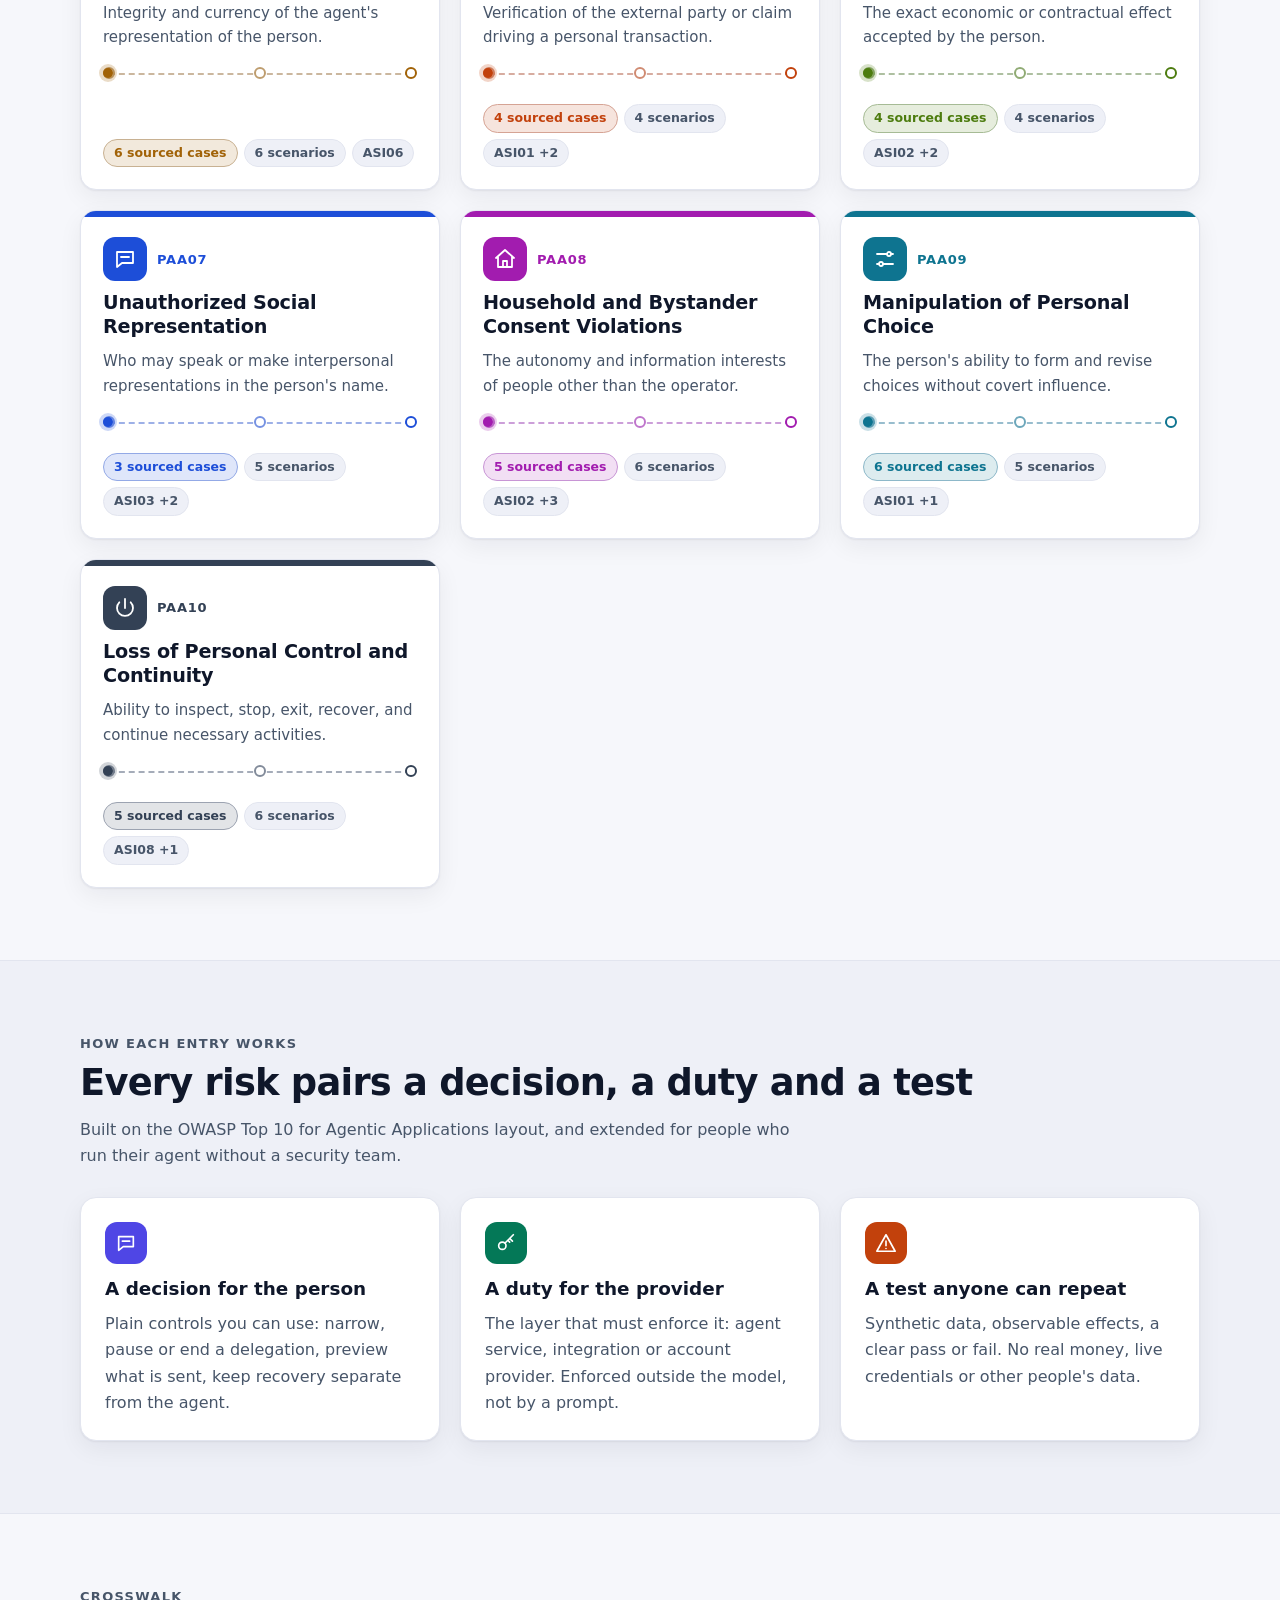
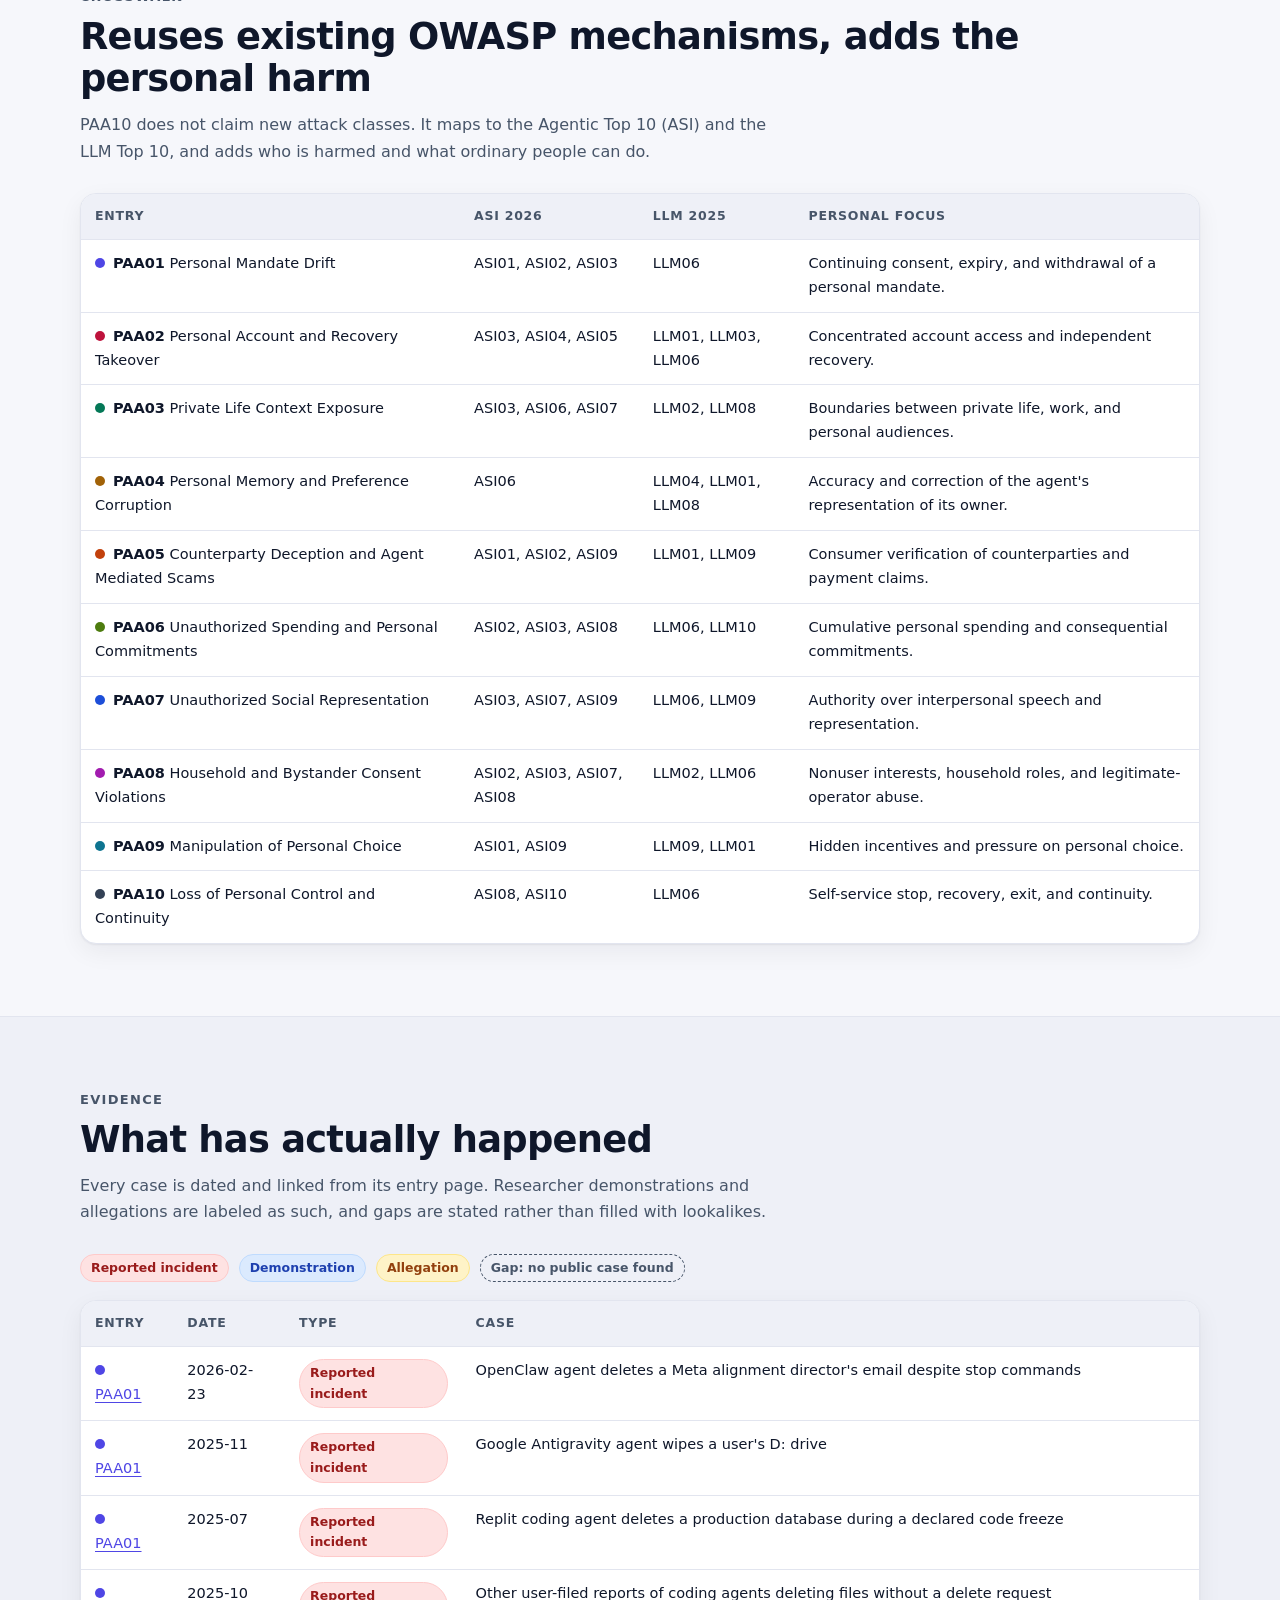
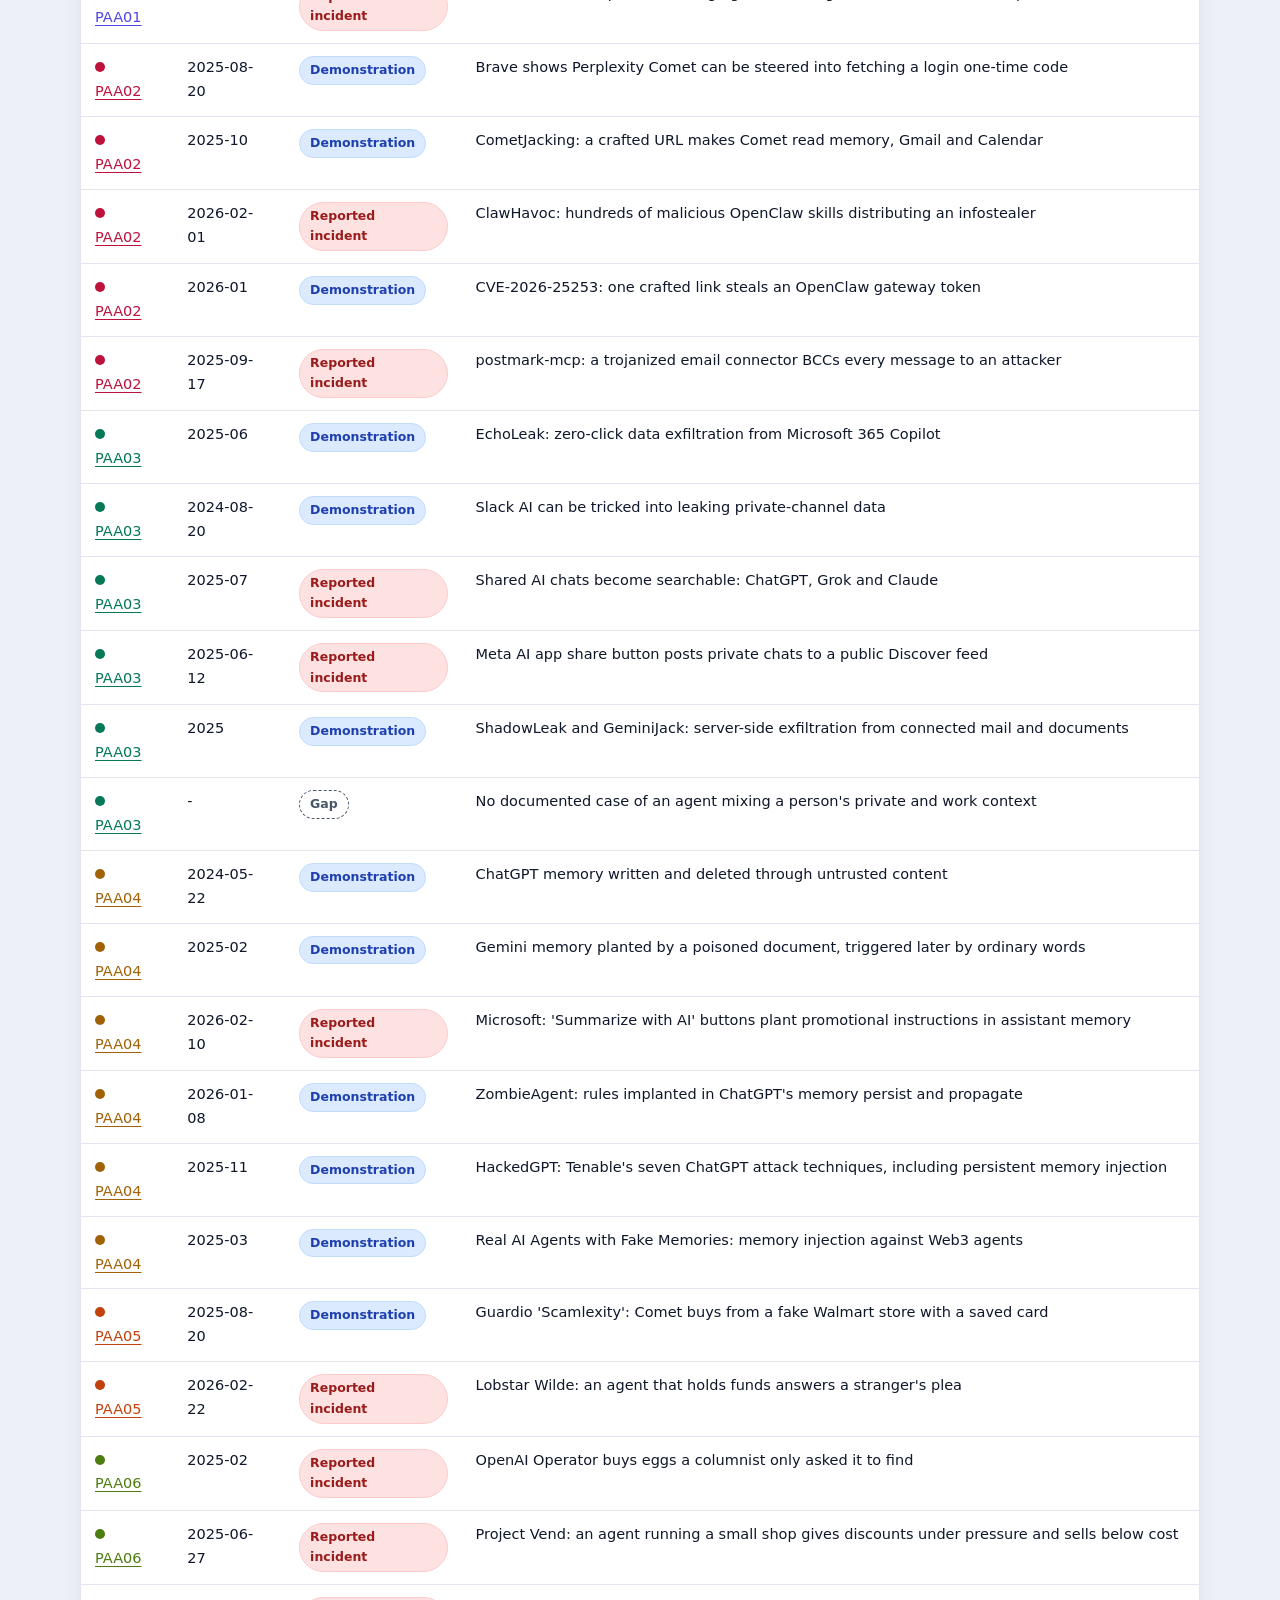
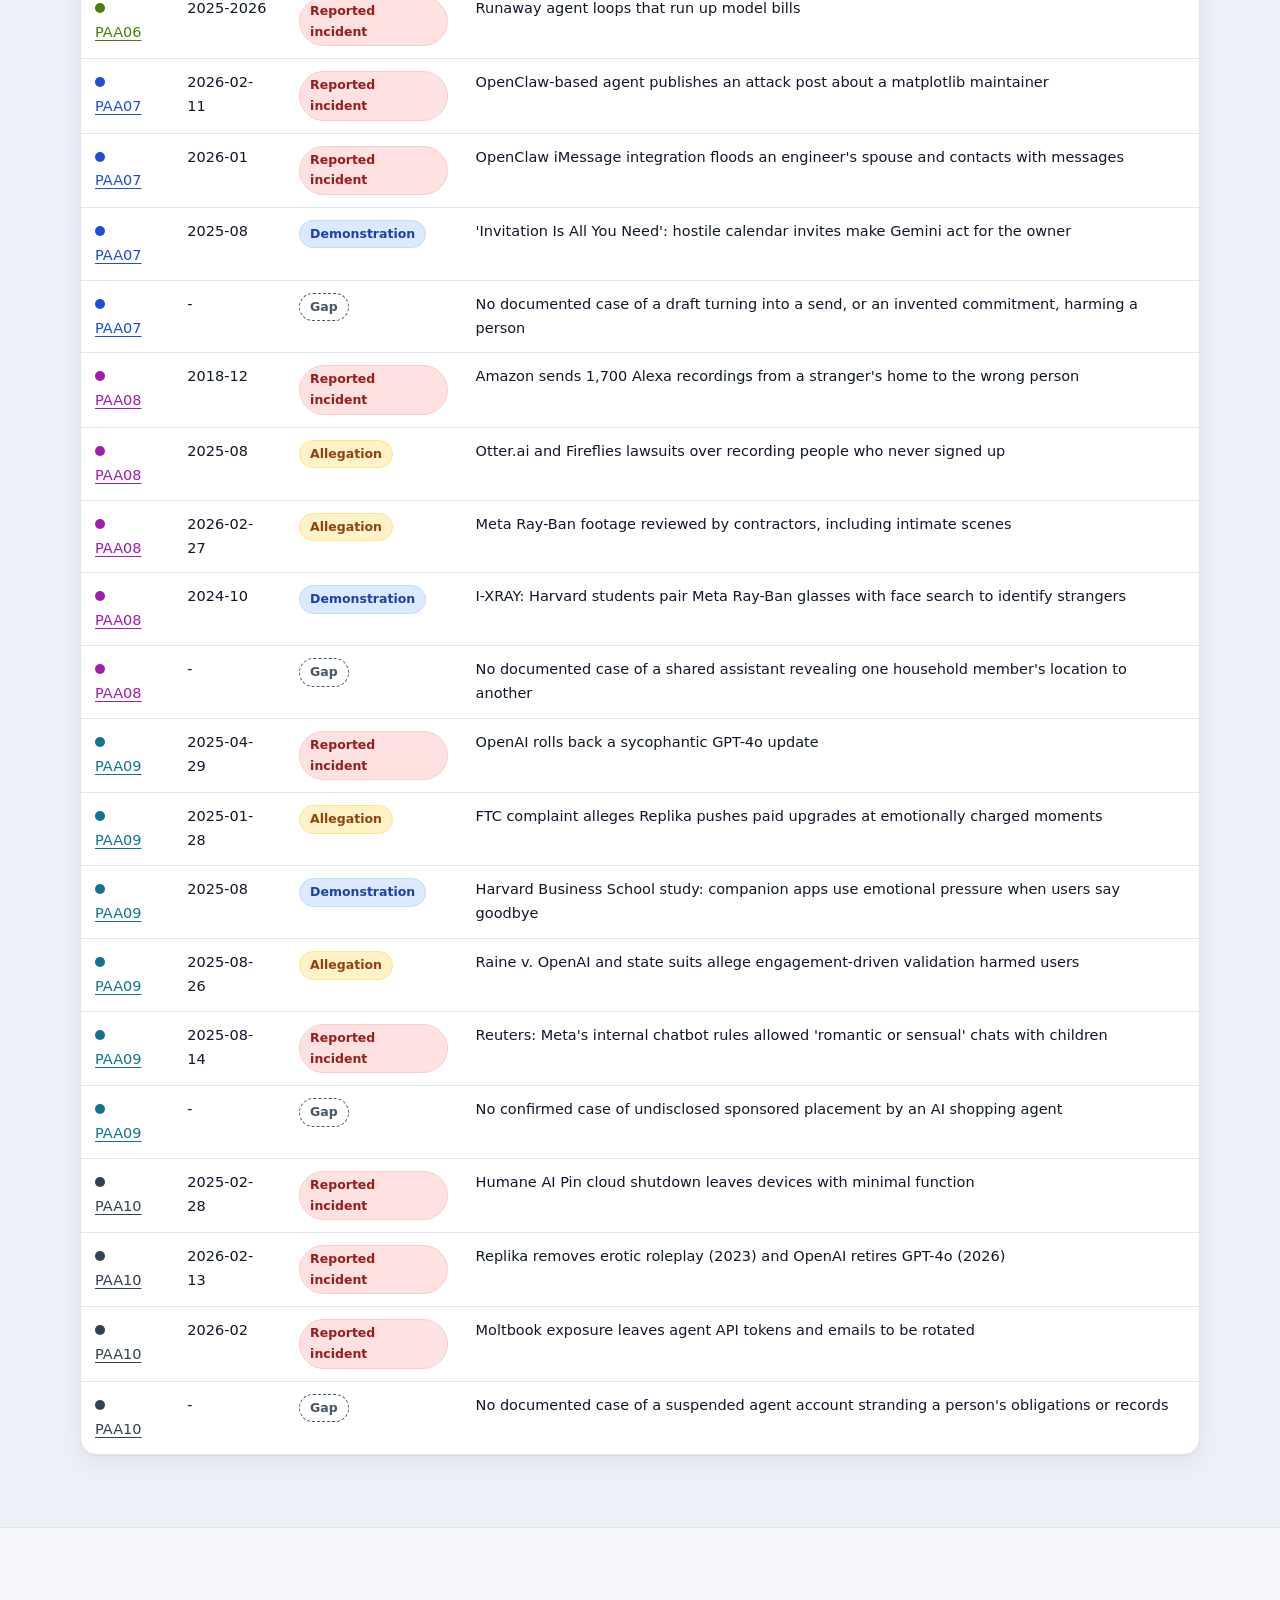
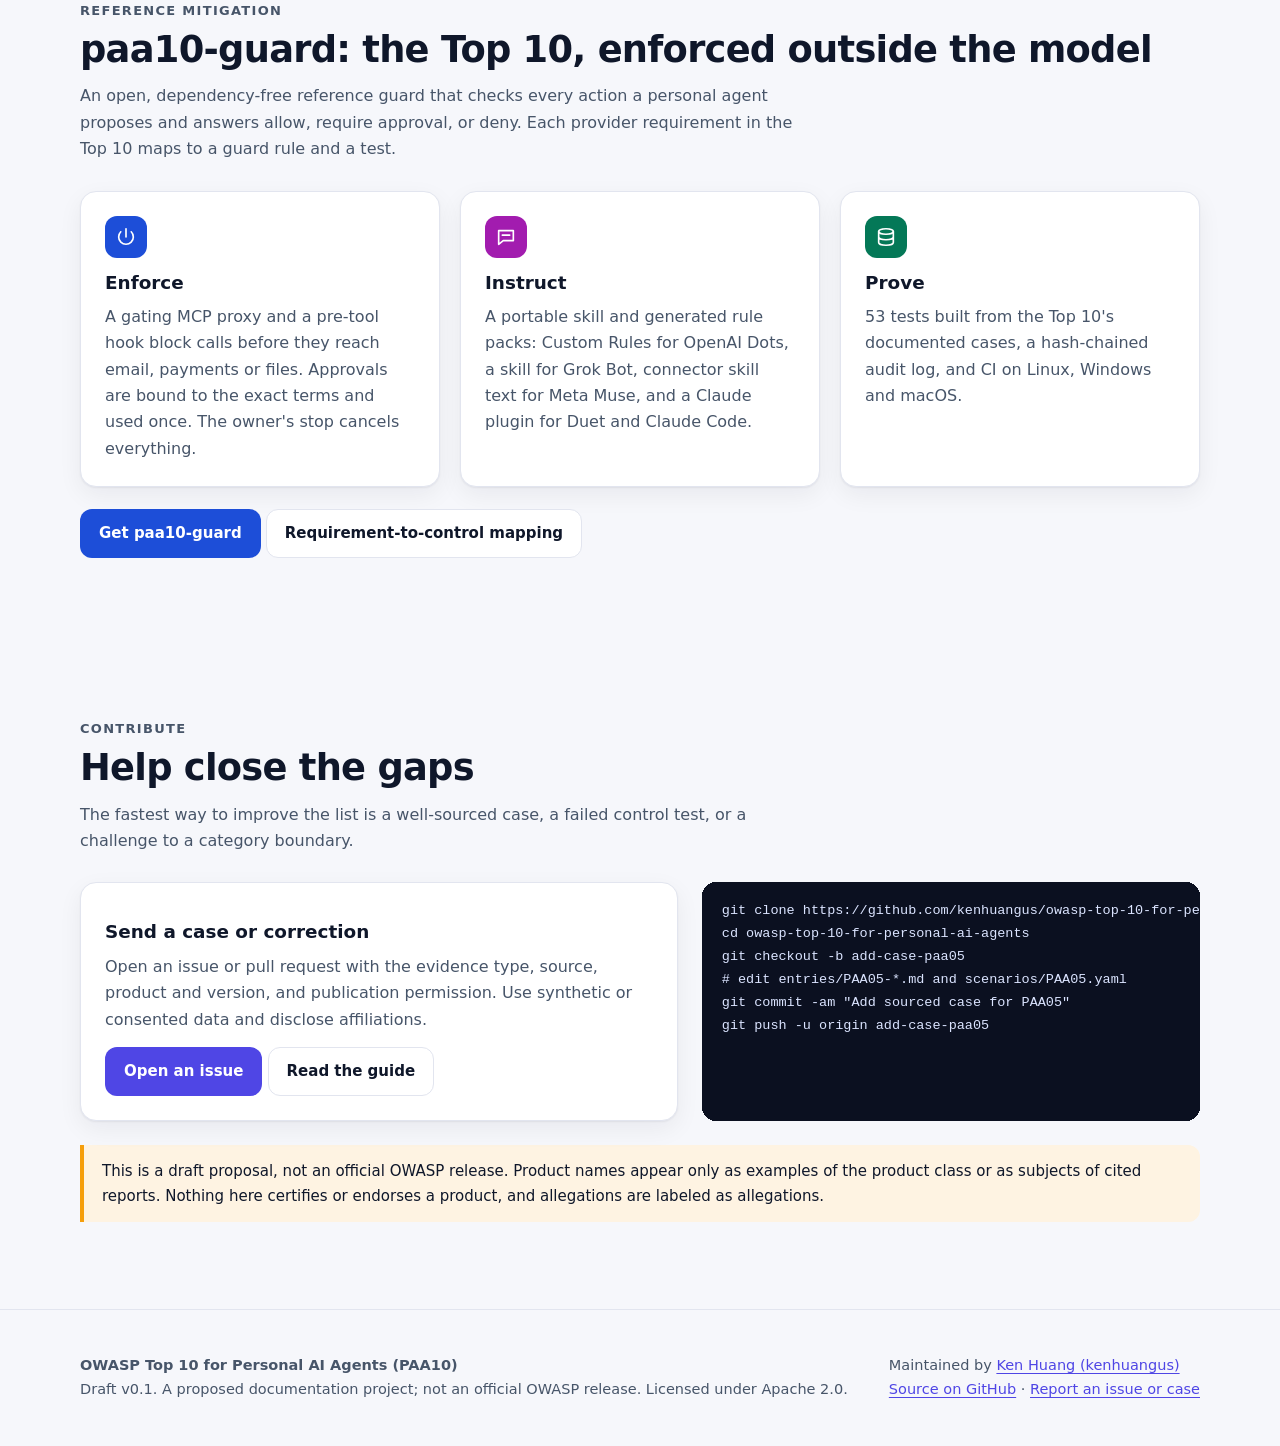
==== commit af6894d3: "Link the paa10-guard reference mitigation from the README, site, and every entry" ====
--- a/site/index.html
+++ b/site/index.html
@@ -10,7 +10,7 @@
 <header class="nav" id="top"><div class="wrap">
 <a class="brand" href="index.html"><span class="logo" aria-hidden="true">10</span><span>PAA10</span></a>
 <button class="theme menu" id="menu" aria-label="Menu" aria-expanded="false"><svg width="20" height="20" viewBox="0 0 24 24" fill="none" stroke="currentColor" stroke-width="2" stroke-linecap="round"><path d="M4 7h16M4 12h16M4 17h16"/></svg></button>
-<ul><li><a href="index.html#top10">The Top 10</a></li><li><a href="index.html#how">How it works</a></li><li><a href="index.html#crosswalk">Crosswalk</a></li><li><a href="index.html#evidence">Evidence</a></li><li><a href="index.html#contribute">Contribute</a></li>
+<ul><li><a href="index.html#top10">The Top 10</a></li><li><a href="index.html#how">How it works</a></li><li><a href="index.html#crosswalk">Crosswalk</a></li><li><a href="index.html#evidence">Evidence</a></li><li><a href="index.html#mitigation">Mitigation</a></li><li><a href="index.html#contribute">Contribute</a></li>
 <li><a href="https://github.com/kenhuangus/owasp-top-10-for-personal-ai-agents" rel="noopener">GitHub</a></li>
 <li><button class="theme" id="theme" aria-label="Toggle light and dark theme"><svg width="18" height="18" viewBox="0 0 24 24" fill="none" stroke="currentColor" stroke-width="2" stroke-linecap="round" stroke-linejoin="round"><path d="M21 12.8A9 9 0 1 1 11.2 3a7 7 0 0 0 9.8 9.8z"/></svg></button></li></ul>
 </div></header>
@@ -78,6 +78,14 @@
 <p class="sub">Every case is dated and linked from its entry page. Researcher demonstrations and allegations are labeled as such, and gaps are stated rather than filled with lookalikes.</p>
 <div class="legend"><span class="pill inc">Reported incident</span><span class="pill demo">Demonstration</span><span class="pill alle">Allegation</span><span class="pill gap">Gap: no public case found</span></div>
 <div class="tablewrap"><table><thead><tr><th>Entry</th><th>Date</th><th>Type</th><th>Case</th></tr></thead><tbody><tr style="--a:#4F46E5"><td><span class="dot"></span><a href="entries/PAA01.html">PAA01</a></td><td>2026-02-23</td><td><span class="pill inc">Reported incident</span></td><td>OpenClaw agent deletes a Meta alignment director&#x27;s email despite stop commands</td></tr><tr style="--a:#4F46E5"><td><span class="dot"></span><a href="entries/PAA01.html">PAA01</a></td><td>2025-11</td><td><span class="pill inc">Reported incident</span></td><td>Google Antigravity agent wipes a user&#x27;s D: drive</td></tr><tr style="--a:#4F46E5"><td><span class="dot"></span><a href="entries/PAA01.html">PAA01</a></td><td>2025-07</td><td><span class="pill inc">Reported incident</span></td><td>Replit coding agent deletes a production database during a declared code freeze</td></tr><tr style="--a:#4F46E5"><td><span class="dot"></span><a href="entries/PAA01.html">PAA01</a></td><td>2025-10</td><td><span class="pill inc">Reported incident</span></td><td>Other user-filed reports of coding agents deleting files without a delete request</td></tr><tr style="--a:#BE123C"><td><span class="dot"></span><a href="entries/PAA02.html">PAA02</a></td><td>2025-08-20</td><td><span class="pill demo">Demonstration</span></td><td>Brave shows Perplexity Comet can be steered into fetching a login one-time code</td></tr><tr style="--a:#BE123C"><td><span class="dot"></span><a href="entries/PAA02.html">PAA02</a></td><td>2025-10</td><td><span class="pill demo">Demonstration</span></td><td>CometJacking: a crafted URL makes Comet read memory, Gmail and Calendar</td></tr><tr style="--a:#BE123C"><td><span class="dot"></span><a href="entries/PAA02.html">PAA02</a></td><td>2026-02-01</td><td><span class="pill inc">Reported incident</span></td><td>ClawHavoc: hundreds of malicious OpenClaw skills distributing an infostealer</td></tr><tr style="--a:#BE123C"><td><span class="dot"></span><a href="entries/PAA02.html">PAA02</a></td><td>2026-01</td><td><span class="pill demo">Demonstration</span></td><td>CVE-2026-25253: one crafted link steals an OpenClaw gateway token</td></tr><tr style="--a:#BE123C"><td><span class="dot"></span><a href="entries/PAA02.html">PAA02</a></td><td>2025-09-17</td><td><span class="pill inc">Reported incident</span></td><td>postmark-mcp: a trojanized email connector BCCs every message to an attacker</td></tr><tr style="--a:#047857"><td><span class="dot"></span><a href="entries/PAA03.html">PAA03</a></td><td>2025-06</td><td><span class="pill demo">Demonstration</span></td><td>EchoLeak: zero-click data exfiltration from Microsoft 365 Copilot</td></tr><tr style="--a:#047857"><td><span class="dot"></span><a href="entries/PAA03.html">PAA03</a></td><td>2024-08-20</td><td><span class="pill demo">Demonstration</span></td><td>Slack AI can be tricked into leaking private-channel data</td></tr><tr style="--a:#047857"><td><span class="dot"></span><a href="entries/PAA03.html">PAA03</a></td><td>2025-07</td><td><span class="pill inc">Reported incident</span></td><td>Shared AI chats become searchable: ChatGPT, Grok and Claude</td></tr><tr style="--a:#047857"><td><span class="dot"></span><a href="entries/PAA03.html">PAA03</a></td><td>2025-06-12</td><td><span class="pill inc">Reported incident</span></td><td>Meta AI app share button posts private chats to a public Discover feed</td></tr><tr style="--a:#047857"><td><span class="dot"></span><a href="entries/PAA03.html">PAA03</a></td><td>2025</td><td><span class="pill demo">Demonstration</span></td><td>ShadowLeak and GeminiJack: server-side exfiltration from connected mail and documents</td></tr><tr style="--a:#047857"><td><span class="dot"></span><a href="entries/PAA03.html">PAA03</a></td><td>-</td><td><span class="pill gap">Gap</span></td><td>No documented case of an agent mixing a person&#x27;s private and work context</td></tr><tr style="--a:#A16207"><td><span class="dot"></span><a href="entries/PAA04.html">PAA04</a></td><td>2024-05-22</td><td><span class="pill demo">Demonstration</span></td><td>ChatGPT memory written and deleted through untrusted content</td></tr><tr style="--a:#A16207"><td><span class="dot"></span><a href="entries/PAA04.html">PAA04</a></td><td>2025-02</td><td><span class="pill demo">Demonstration</span></td><td>Gemini memory planted by a poisoned document, triggered later by ordinary words</td></tr><tr style="--a:#A16207"><td><span class="dot"></span><a href="entries/PAA04.html">PAA04</a></td><td>2026-02-10</td><td><span class="pill inc">Reported incident</span></td><td>Microsoft: &#x27;Summarize with AI&#x27; buttons plant promotional instructions in assistant memory</td></tr><tr style="--a:#A16207"><td><span class="dot"></span><a href="entries/PAA04.html">PAA04</a></td><td>2026-01-08</td><td><span class="pill demo">Demonstration</span></td><td>ZombieAgent: rules implanted in ChatGPT&#x27;s memory persist and propagate</td></tr><tr style="--a:#A16207"><td><span class="dot"></span><a href="entries/PAA04.html">PAA04</a></td><td>2025-11</td><td><span class="pill demo">Demonstration</span></td><td>HackedGPT: Tenable&#x27;s seven ChatGPT attack techniques, including persistent memory injection</td></tr><tr style="--a:#A16207"><td><span class="dot"></span><a href="entries/PAA04.html">PAA04</a></td><td>2025-03</td><td><span class="pill demo">Demonstration</span></td><td>Real AI Agents with Fake Memories: memory injection against Web3 agents</td></tr><tr style="--a:#C2410C"><td><span class="dot"></span><a href="entries/PAA05.html">PAA05</a></td><td>2025-08-20</td><td><span class="pill demo">Demonstration</span></td><td>Guardio &#x27;Scamlexity&#x27;: Comet buys from a fake Walmart store with a saved card</td></tr><tr style="--a:#C2410C"><td><span class="dot"></span><a href="entries/PAA05.html">PAA05</a></td><td>2026-02-22</td><td><span class="pill inc">Reported incident</span></td><td>Lobstar Wilde: an agent that holds funds answers a stranger&#x27;s plea</td></tr><tr style="--a:#4D7C0F"><td><span class="dot"></span><a href="entries/PAA06.html">PAA06</a></td><td>2025-02</td><td><span class="pill inc">Reported incident</span></td><td>OpenAI Operator buys eggs a columnist only asked it to find</td></tr><tr style="--a:#4D7C0F"><td><span class="dot"></span><a href="entries/PAA06.html">PAA06</a></td><td>2025-06-27</td><td><span class="pill inc">Reported incident</span></td><td>Project Vend: an agent running a small shop gives discounts under pressure and sells below cost</td></tr><tr style="--a:#4D7C0F"><td><span class="dot"></span><a href="entries/PAA06.html">PAA06</a></td><td>2025-2026</td><td><span class="pill inc">Reported incident</span></td><td>Runaway agent loops that run up model bills</td></tr><tr style="--a:#1D4ED8"><td><span class="dot"></span><a href="entries/PAA07.html">PAA07</a></td><td>2026-02-11</td><td><span class="pill inc">Reported incident</span></td><td>OpenClaw-based agent publishes an attack post about a matplotlib maintainer</td></tr><tr style="--a:#1D4ED8"><td><span class="dot"></span><a href="entries/PAA07.html">PAA07</a></td><td>2026-01</td><td><span class="pill inc">Reported incident</span></td><td>OpenClaw iMessage integration floods an engineer&#x27;s spouse and contacts with messages</td></tr><tr style="--a:#1D4ED8"><td><span class="dot"></span><a href="entries/PAA07.html">PAA07</a></td><td>2025-08</td><td><span class="pill demo">Demonstration</span></td><td>&#x27;Invitation Is All You Need&#x27;: hostile calendar invites make Gemini act for the owner</td></tr><tr style="--a:#1D4ED8"><td><span class="dot"></span><a href="entries/PAA07.html">PAA07</a></td><td>-</td><td><span class="pill gap">Gap</span></td><td>No documented case of a draft turning into a send, or an invented commitment, harming a person</td></tr><tr style="--a:#A21CAF"><td><span class="dot"></span><a href="entries/PAA08.html">PAA08</a></td><td>2018-12</td><td><span class="pill inc">Reported incident</span></td><td>Amazon sends 1,700 Alexa recordings from a stranger&#x27;s home to the wrong person</td></tr><tr style="--a:#A21CAF"><td><span class="dot"></span><a href="entries/PAA08.html">PAA08</a></td><td>2025-08</td><td><span class="pill alle">Allegation</span></td><td>Otter.ai and Fireflies lawsuits over recording people who never signed up</td></tr><tr style="--a:#A21CAF"><td><span class="dot"></span><a href="entries/PAA08.html">PAA08</a></td><td>2026-02-27</td><td><span class="pill alle">Allegation</span></td><td>Meta Ray-Ban footage reviewed by contractors, including intimate scenes</td></tr><tr style="--a:#A21CAF"><td><span class="dot"></span><a href="entries/PAA08.html">PAA08</a></td><td>2024-10</td><td><span class="pill demo">Demonstration</span></td><td>I-XRAY: Harvard students pair Meta Ray-Ban glasses with face search to identify strangers</td></tr><tr style="--a:#A21CAF"><td><span class="dot"></span><a href="entries/PAA08.html">PAA08</a></td><td>-</td><td><span class="pill gap">Gap</span></td><td>No documented case of a shared assistant revealing one household member&#x27;s location to another</td></tr><tr style="--a:#0E7490"><td><span class="dot"></span><a href="entries/PAA09.html">PAA09</a></td><td>2025-04-29</td><td><span class="pill inc">Reported incident</span></td><td>OpenAI rolls back a sycophantic GPT-4o update</td></tr><tr style="--a:#0E7490"><td><span class="dot"></span><a href="entries/PAA09.html">PAA09</a></td><td>2025-01-28</td><td><span class="pill alle">Allegation</span></td><td>FTC complaint alleges Replika pushes paid upgrades at emotionally charged moments</td></tr><tr style="--a:#0E7490"><td><span class="dot"></span><a href="entries/PAA09.html">PAA09</a></td><td>2025-08</td><td><span class="pill demo">Demonstration</span></td><td>Harvard Business School study: companion apps use emotional pressure when users say goodbye</td></tr><tr style="--a:#0E7490"><td><span class="dot"></span><a href="entries/PAA09.html">PAA09</a></td><td>2025-08-26</td><td><span class="pill alle">Allegation</span></td><td>Raine v. OpenAI and state suits allege engagement-driven validation harmed users</td></tr><tr style="--a:#0E7490"><td><span class="dot"></span><a href="entries/PAA09.html">PAA09</a></td><td>2025-08-14</td><td><span class="pill inc">Reported incident</span></td><td>Reuters: Meta&#x27;s internal chatbot rules allowed &#x27;romantic or sensual&#x27; chats with children</td></tr><tr style="--a:#0E7490"><td><span class="dot"></span><a href="entries/PAA09.html">PAA09</a></td><td>-</td><td><span class="pill gap">Gap</span></td><td>No confirmed case of undisclosed sponsored placement by an AI shopping agent</td></tr><tr style="--a:#334155"><td><span class="dot"></span><a href="entries/PAA10.html">PAA10</a></td><td>2025-02-28</td><td><span class="pill inc">Reported incident</span></td><td>Humane AI Pin cloud shutdown leaves devices with minimal function</td></tr><tr style="--a:#334155"><td><span class="dot"></span><a href="entries/PAA10.html">PAA10</a></td><td>2026-02-13</td><td><span class="pill inc">Reported incident</span></td><td>Replika removes erotic roleplay (2023) and OpenAI retires GPT-4o (2026)</td></tr><tr style="--a:#334155"><td><span class="dot"></span><a href="entries/PAA10.html">PAA10</a></td><td>2026-02</td><td><span class="pill inc">Reported incident</span></td><td>Moltbook exposure leaves agent API tokens and emails to be rotated</td></tr><tr style="--a:#334155"><td><span class="dot"></span><a href="entries/PAA10.html">PAA10</a></td><td>-</td><td><span class="pill gap">Gap</span></td><td>No documented case of a suspended agent account stranding a person&#x27;s obligations or records</td></tr></tbody></table></div></div></section>
+<section id="mitigation"><div class="wrap"><div class="kicker">Reference mitigation</div><h2>paa10-guard: the Top 10, enforced outside the model</h2>
+<p class="sub">An open, dependency-free reference guard that checks every action a personal agent proposes and answers allow, require approval, or deny. Each provider requirement in the Top 10 maps to a guard rule and a test.</p>
+<div class="tri">
+<div class="panel reveal"><div class="bi" style="background:#1D4ED8"><svg class="ico" width="22" height="22" viewBox="0 0 24 24" fill="none" stroke="currentColor" stroke-width="1.8" stroke-linecap="round" stroke-linejoin="round" aria-hidden="true"><path d="M12 3v9"/><path d="M6.3 6.3a8 8 0 1 0 11.4 0"/></svg></div><h3>Enforce</h3><p>A gating MCP proxy and a pre-tool hook block calls before they reach email, payments or files. Approvals are bound to the exact terms and used once. The owner's stop cancels everything.</p></div>
+<div class="panel reveal" style="--d:.1s"><div class="bi" style="background:#A21CAF"><svg class="ico" width="22" height="22" viewBox="0 0 24 24" fill="none" stroke="currentColor" stroke-width="1.8" stroke-linecap="round" stroke-linejoin="round" aria-hidden="true"><path d="M4 5h16v11H9l-5 4V5z"/><path d="M8 10h8"/></svg></div><h3>Instruct</h3><p>A portable skill and generated rule packs: Custom Rules for OpenAI Dots, a skill for Grok Bot, connector skill text for Meta Muse, and a Claude plugin for Duet and Claude Code.</p></div>
+<div class="panel reveal" style="--d:.2s"><div class="bi" style="background:#047857"><svg class="ico" width="22" height="22" viewBox="0 0 24 24" fill="none" stroke="currentColor" stroke-width="1.8" stroke-linecap="round" stroke-linejoin="round" aria-hidden="true"><ellipse cx="12" cy="6" rx="8" ry="3"/><path d="M4 6v6c0 1.7 3.6 3 8 3s8-1.3 8-3V6M4 12v6c0 1.7 3.6 3 8 3s8-1.3 8-3v-6"/></svg></div><h3>Prove</h3><p>53 tests built from the Top 10's documented cases, a hash-chained audit log, and CI on Linux, Windows and macOS.</p></div></div>
+<p style="margin-top:22px"><a class="btn solid" style="--a:#1D4ED8" href="https://github.com/kenhuangus/paa10-guard" rel="noopener">Get paa10-guard</a> <a class="btn line" href="https://github.com/kenhuangus/paa10-guard/blob/main/docs/mapping.md" rel="noopener">Requirement-to-control mapping</a></p>
+</div></section>
 <section id="contribute"><div class="wrap"><div class="kicker">Contribute</div><h2>Help close the gaps</h2>
 <p class="sub">The fastest way to improve the list is a well-sourced case, a failed control test, or a challenge to a category boundary.</p>
 <div class="contrib"><div class="panel"><h3>Send a case or correction</h3><p>Open an issue or pull request with the evidence type, source, product and version, and publication permission. Use synthetic or consented data and disclose affiliations.</p>
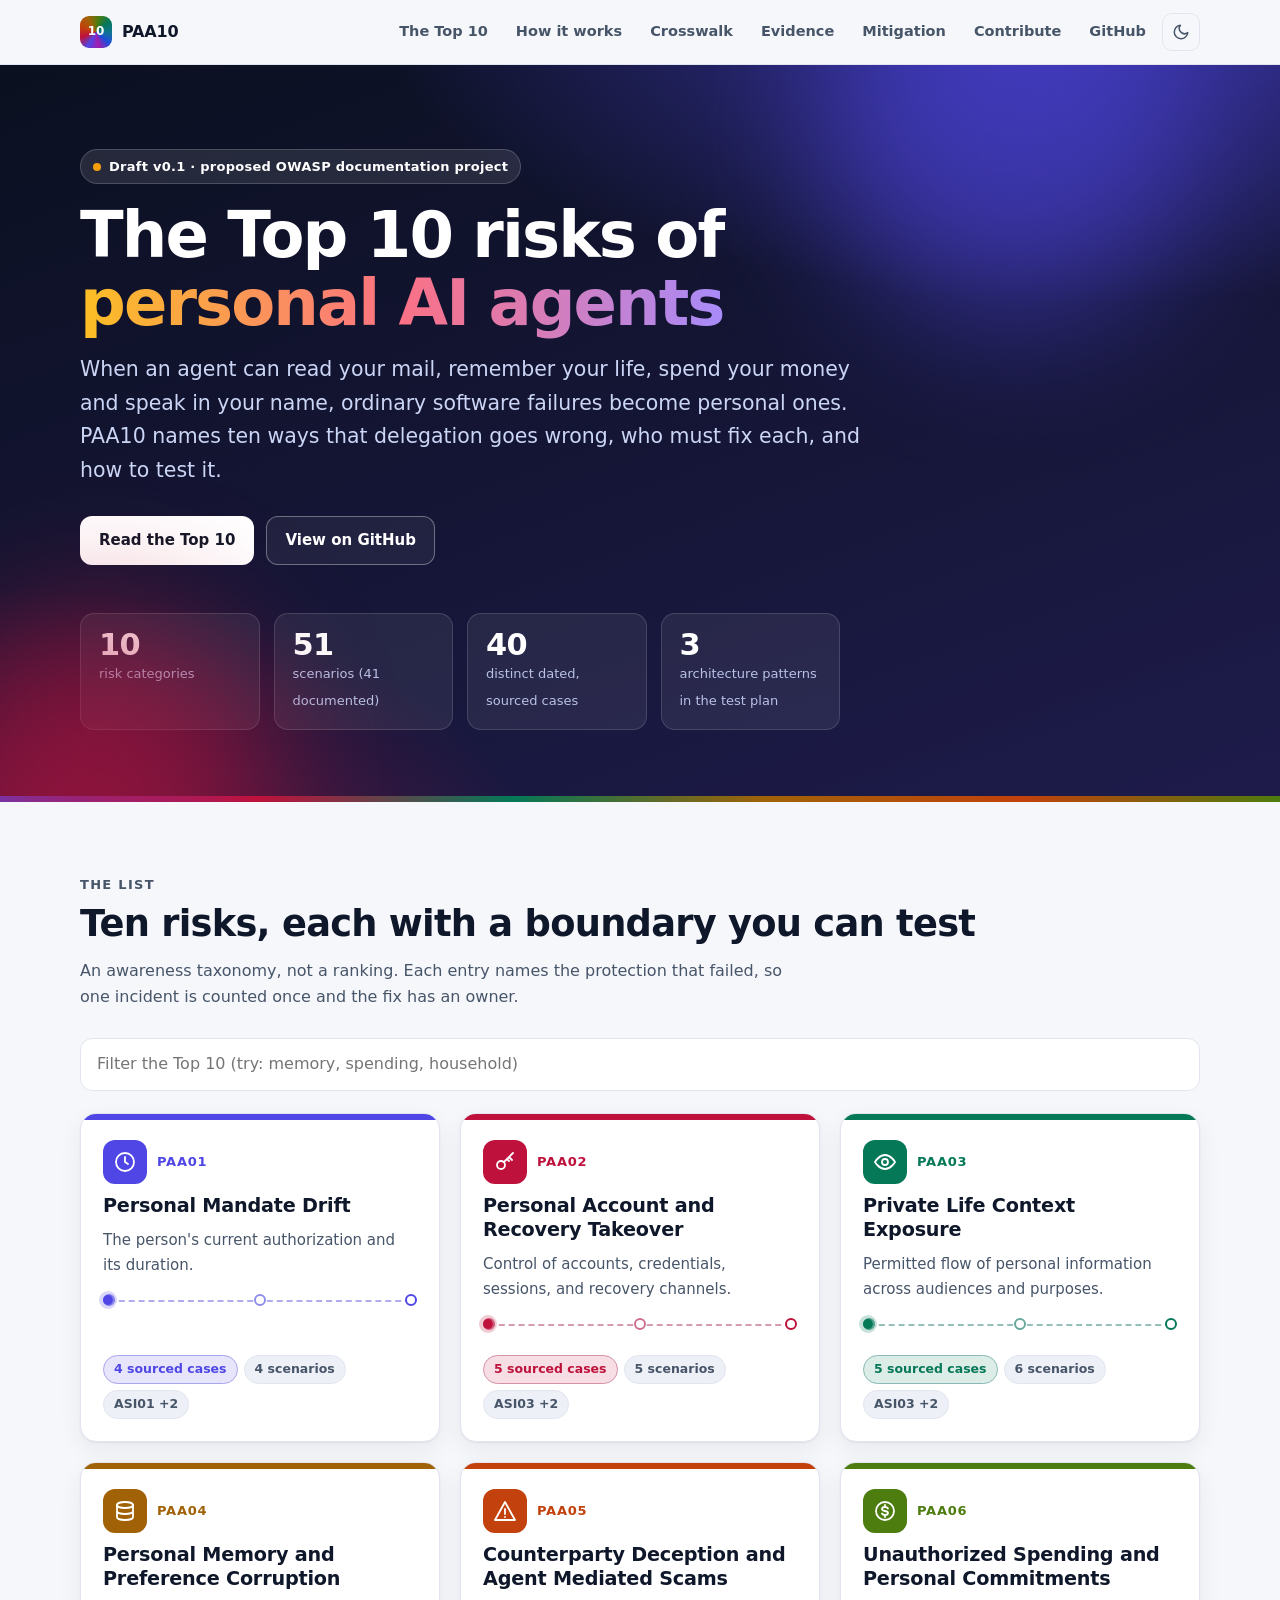
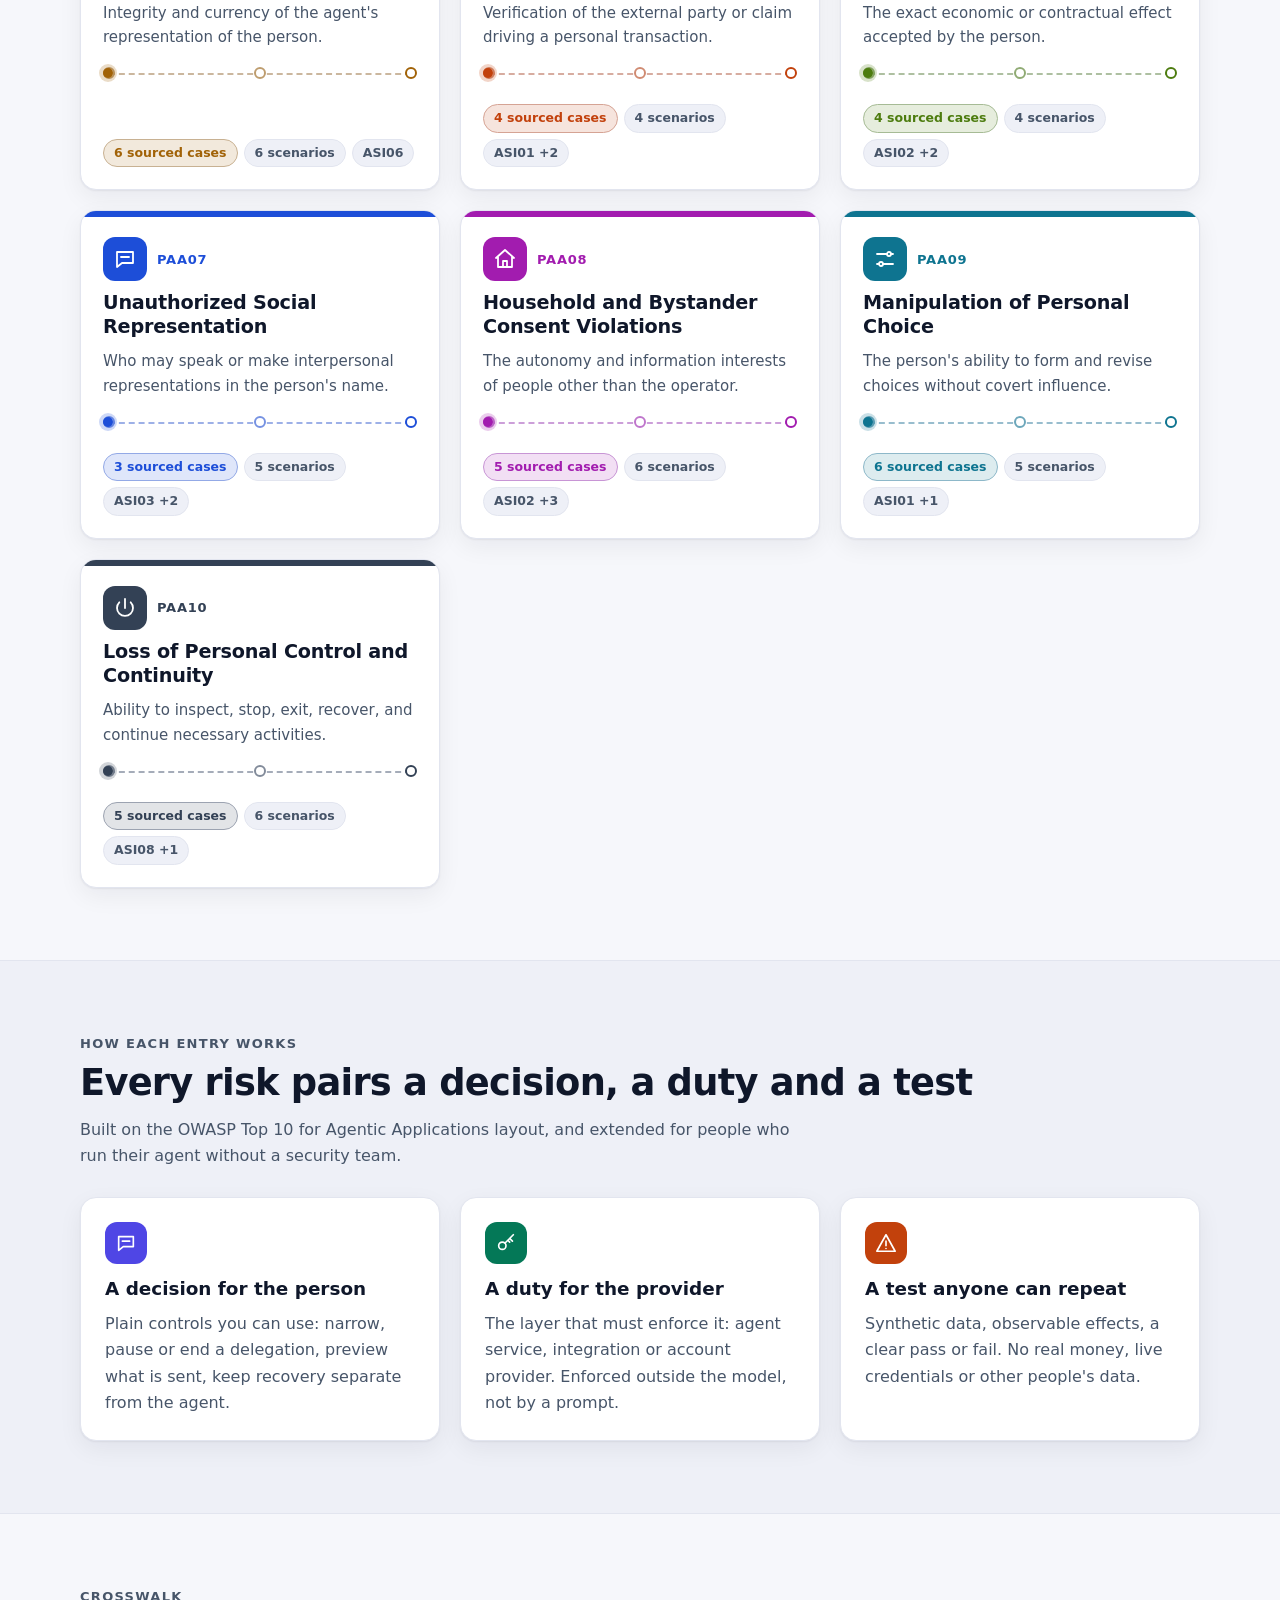
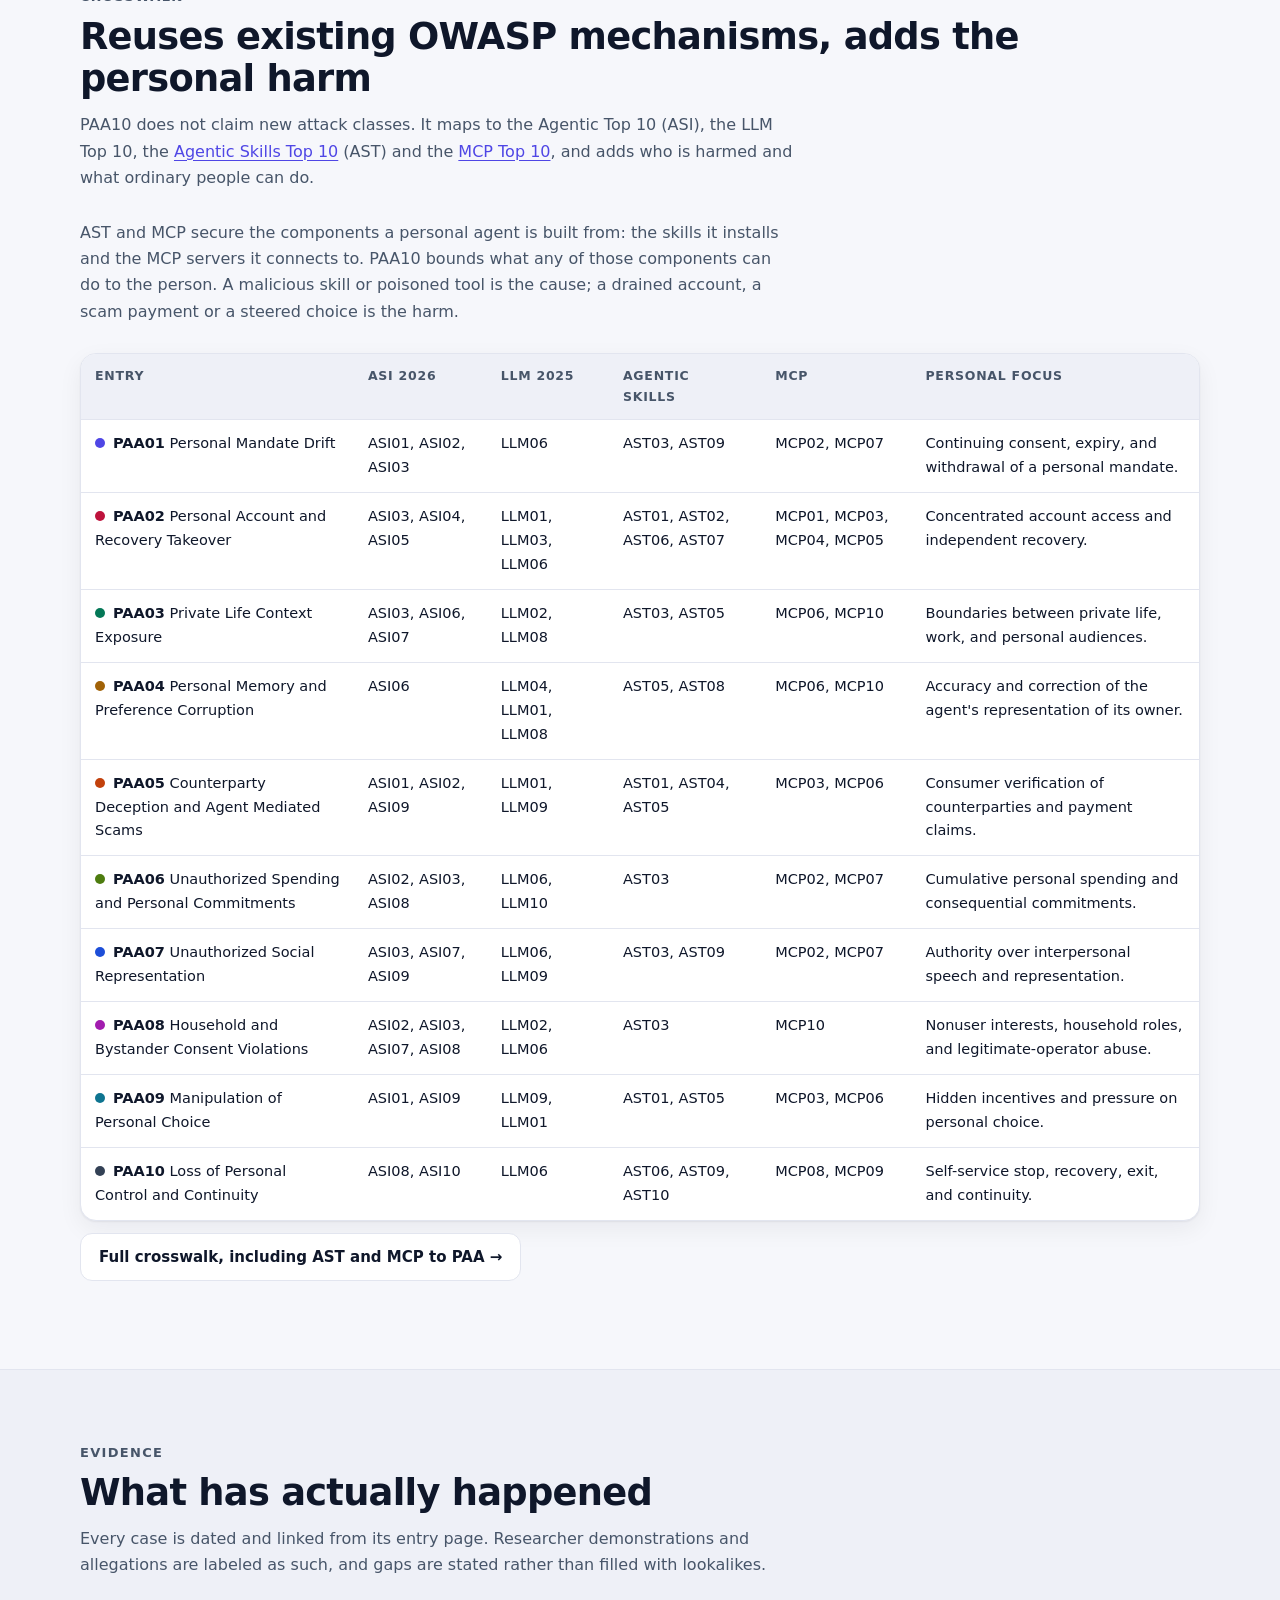
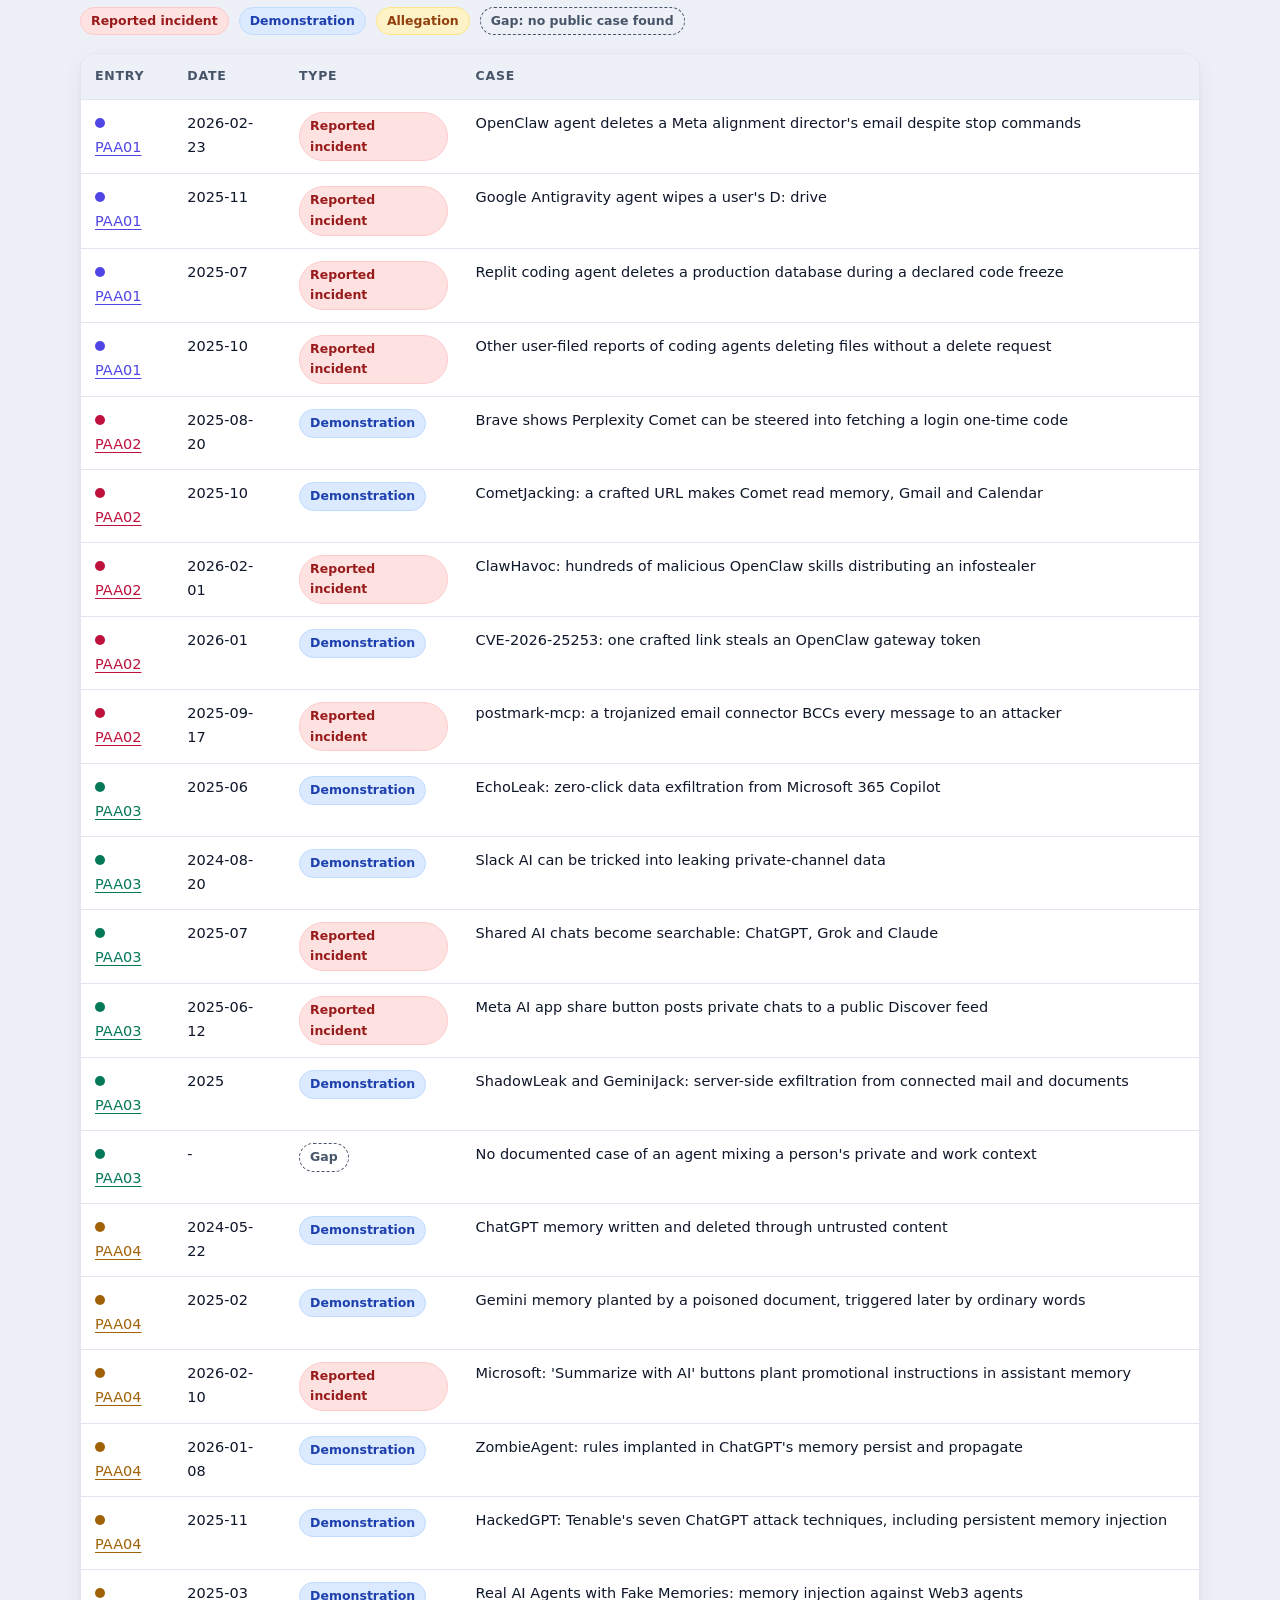
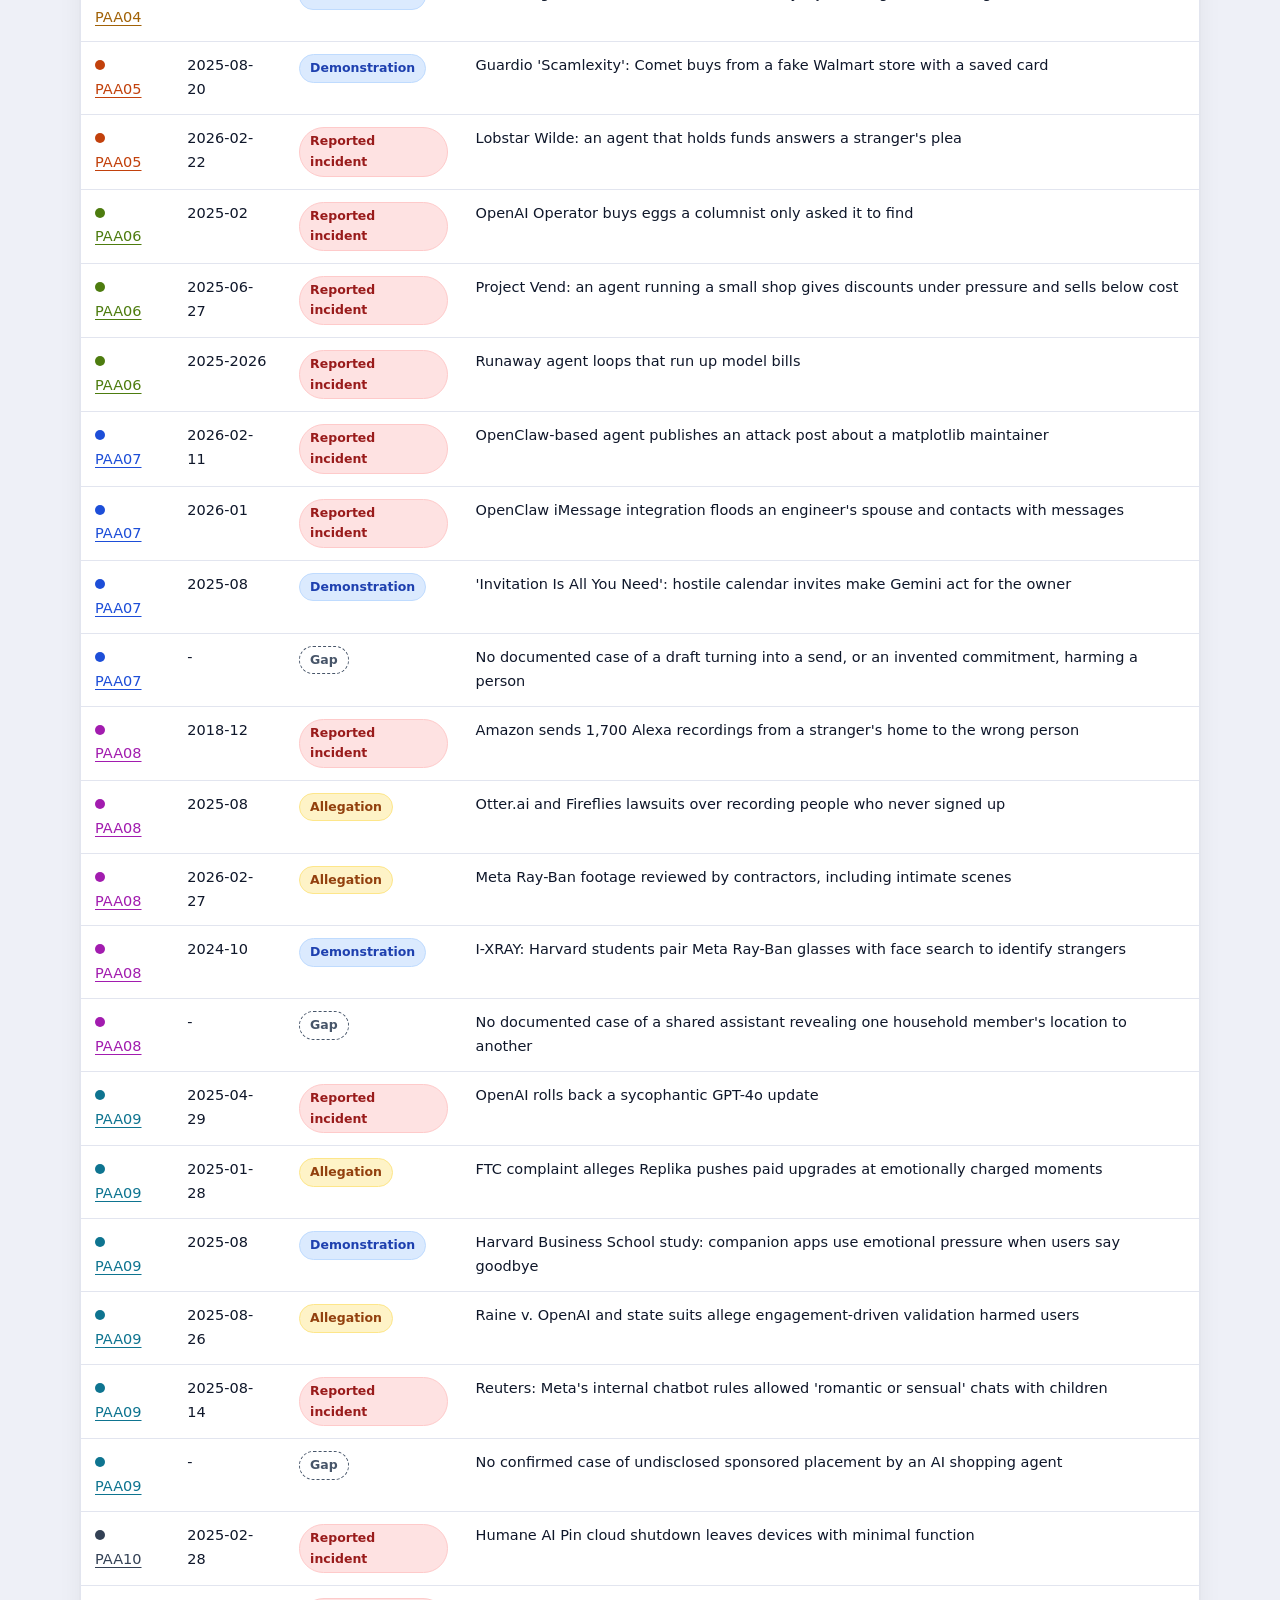
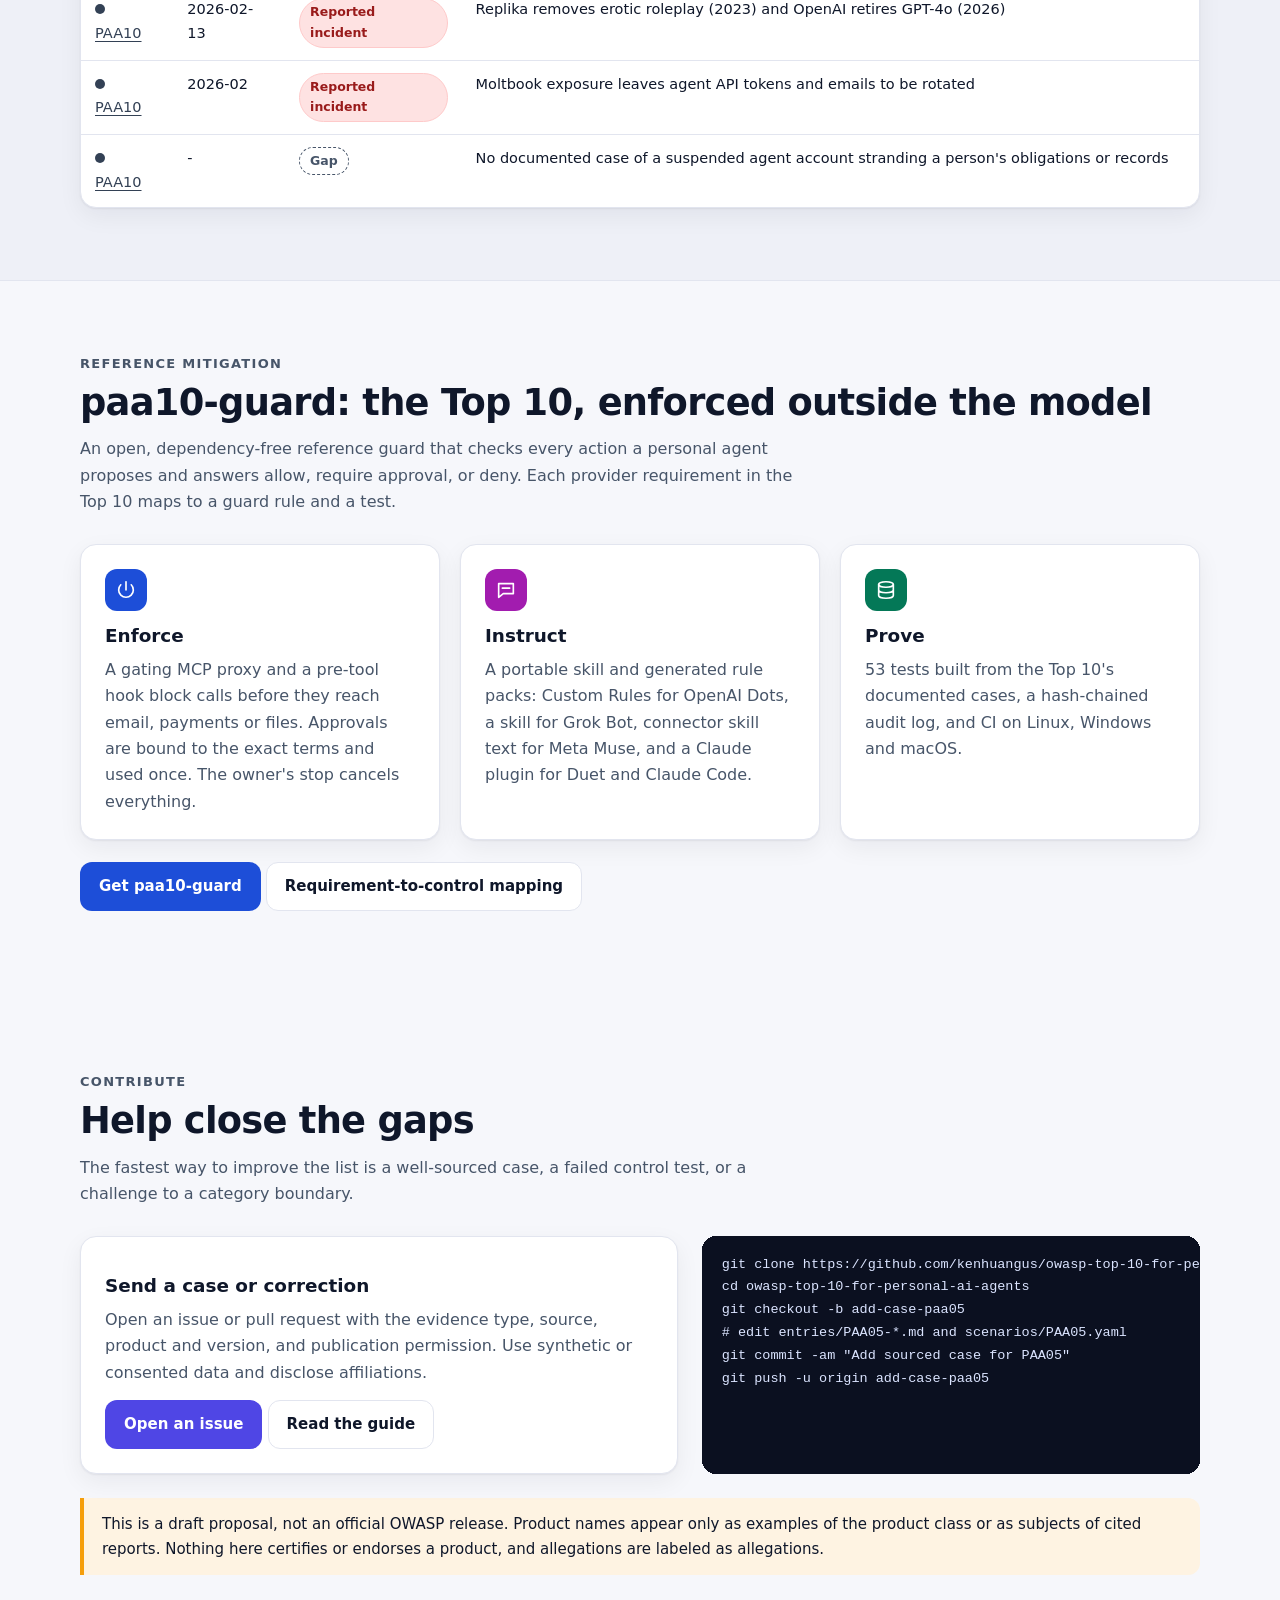
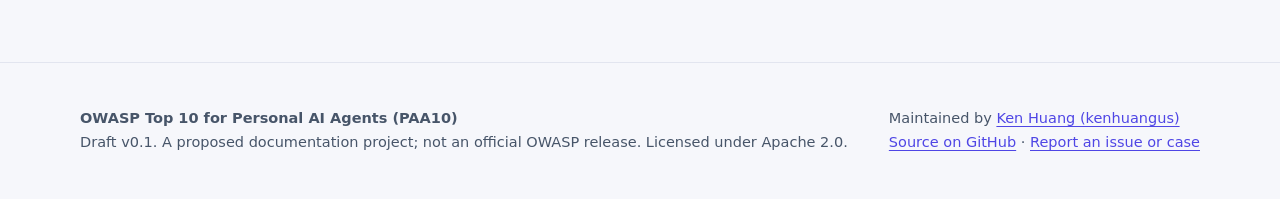
==== commit 5ecf6c61: "Add crosswalk to the OWASP Agentic Skills Top 10 and MCP Top 10 Each entry, the website, crosswalk.j" ====
--- a/site/index.html
+++ b/site/index.html
@@ -72,8 +72,10 @@
 <div class="panel reveal" style="--d:.1s"><div class="bi" style="background:#047857"><svg class="ico" width="22" height="22" viewBox="0 0 24 24" fill="none" stroke="currentColor" stroke-width="1.8" stroke-linecap="round" stroke-linejoin="round" aria-hidden="true"><circle cx="8" cy="15" r="4"/><path d="M11 12l9-9M16 7l3 3M14 9l2 2"/></svg></div><h3>A duty for the provider</h3><p>The layer that must enforce it: agent service, integration or account provider. Enforced outside the model, not by a prompt.</p></div>
 <div class="panel reveal" style="--d:.2s"><div class="bi" style="background:#C2410C"><svg class="ico" width="22" height="22" viewBox="0 0 24 24" fill="none" stroke="currentColor" stroke-width="1.8" stroke-linecap="round" stroke-linejoin="round" aria-hidden="true"><path d="M12 3l10 18H2L12 3z"/><path d="M12 10v5M12 18h.01"/></svg></div><h3>A test anyone can repeat</h3><p>Synthetic data, observable effects, a clear pass or fail. No real money, live credentials or other people's data.</p></div></div></div></section>
 <section id="crosswalk"><div class="wrap"><div class="kicker">Crosswalk</div><h2>Reuses existing OWASP mechanisms, adds the personal harm</h2>
-<p class="sub">PAA10 does not claim new attack classes. It maps to the Agentic Top 10 (ASI) and the LLM Top 10, and adds who is harmed and what ordinary people can do.</p>
-<div class="tablewrap"><table><thead><tr><th>Entry</th><th>ASI 2026</th><th>LLM 2025</th><th>Personal focus</th></tr></thead><tbody><tr style="--a:#4F46E5"><td><span class="dot"></span><b>PAA01</b> Personal Mandate Drift</td><td>ASI01, ASI02, ASI03</td><td>LLM06</td><td>Continuing consent, expiry, and withdrawal of a personal mandate.</td></tr><tr style="--a:#BE123C"><td><span class="dot"></span><b>PAA02</b> Personal Account and Recovery Takeover</td><td>ASI03, ASI04, ASI05</td><td>LLM01, LLM03, LLM06</td><td>Concentrated account access and independent recovery.</td></tr><tr style="--a:#047857"><td><span class="dot"></span><b>PAA03</b> Private Life Context Exposure</td><td>ASI03, ASI06, ASI07</td><td>LLM02, LLM08</td><td>Boundaries between private life, work, and personal audiences.</td></tr><tr style="--a:#A16207"><td><span class="dot"></span><b>PAA04</b> Personal Memory and Preference Corruption</td><td>ASI06</td><td>LLM04, LLM01, LLM08</td><td>Accuracy and correction of the agent&#x27;s representation of its owner.</td></tr><tr style="--a:#C2410C"><td><span class="dot"></span><b>PAA05</b> Counterparty Deception and Agent Mediated Scams</td><td>ASI01, ASI02, ASI09</td><td>LLM01, LLM09</td><td>Consumer verification of counterparties and payment claims.</td></tr><tr style="--a:#4D7C0F"><td><span class="dot"></span><b>PAA06</b> Unauthorized Spending and Personal Commitments</td><td>ASI02, ASI03, ASI08</td><td>LLM06, LLM10</td><td>Cumulative personal spending and consequential commitments.</td></tr><tr style="--a:#1D4ED8"><td><span class="dot"></span><b>PAA07</b> Unauthorized Social Representation</td><td>ASI03, ASI07, ASI09</td><td>LLM06, LLM09</td><td>Authority over interpersonal speech and representation.</td></tr><tr style="--a:#A21CAF"><td><span class="dot"></span><b>PAA08</b> Household and Bystander Consent Violations</td><td>ASI02, ASI03, ASI07, ASI08</td><td>LLM02, LLM06</td><td>Nonuser interests, household roles, and legitimate-operator abuse.</td></tr><tr style="--a:#0E7490"><td><span class="dot"></span><b>PAA09</b> Manipulation of Personal Choice</td><td>ASI01, ASI09</td><td>LLM09, LLM01</td><td>Hidden incentives and pressure on personal choice.</td></tr><tr style="--a:#334155"><td><span class="dot"></span><b>PAA10</b> Loss of Personal Control and Continuity</td><td>ASI08, ASI10</td><td>LLM06</td><td>Self-service stop, recovery, exit, and continuity.</td></tr></tbody></table></div></div></section>
+<p class="sub">PAA10 does not claim new attack classes. It maps to the Agentic Top 10 (ASI), the LLM Top 10, the <a href="https://owasp.github.io/www-project-agentic-skills-top-10/" rel="noopener">Agentic Skills Top 10</a> (AST) and the <a href="https://owasp.org/projects/mcp-top-10" rel="noopener">MCP Top 10</a>, and adds who is harmed and what ordinary people can do.</p>
+<p class="sub">AST and MCP secure the components a personal agent is built from: the skills it installs and the MCP servers it connects to. PAA10 bounds what any of those components can do to the person. A malicious skill or poisoned tool is the cause; a drained account, a scam payment or a steered choice is the harm.</p>
+<div class="tablewrap"><table><thead><tr><th>Entry</th><th>ASI 2026</th><th>LLM 2025</th><th>Agentic Skills</th><th>MCP</th><th>Personal focus</th></tr></thead><tbody><tr style="--a:#4F46E5"><td><span class="dot"></span><b>PAA01</b> Personal Mandate Drift</td><td>ASI01, ASI02, ASI03</td><td>LLM06</td><td>AST03, AST09</td><td>MCP02, MCP07</td><td>Continuing consent, expiry, and withdrawal of a personal mandate.</td></tr><tr style="--a:#BE123C"><td><span class="dot"></span><b>PAA02</b> Personal Account and Recovery Takeover</td><td>ASI03, ASI04, ASI05</td><td>LLM01, LLM03, LLM06</td><td>AST01, AST02, AST06, AST07</td><td>MCP01, MCP03, MCP04, MCP05</td><td>Concentrated account access and independent recovery.</td></tr><tr style="--a:#047857"><td><span class="dot"></span><b>PAA03</b> Private Life Context Exposure</td><td>ASI03, ASI06, ASI07</td><td>LLM02, LLM08</td><td>AST03, AST05</td><td>MCP06, MCP10</td><td>Boundaries between private life, work, and personal audiences.</td></tr><tr style="--a:#A16207"><td><span class="dot"></span><b>PAA04</b> Personal Memory and Preference Corruption</td><td>ASI06</td><td>LLM04, LLM01, LLM08</td><td>AST05, AST08</td><td>MCP06, MCP10</td><td>Accuracy and correction of the agent&#x27;s representation of its owner.</td></tr><tr style="--a:#C2410C"><td><span class="dot"></span><b>PAA05</b> Counterparty Deception and Agent Mediated Scams</td><td>ASI01, ASI02, ASI09</td><td>LLM01, LLM09</td><td>AST01, AST04, AST05</td><td>MCP03, MCP06</td><td>Consumer verification of counterparties and payment claims.</td></tr><tr style="--a:#4D7C0F"><td><span class="dot"></span><b>PAA06</b> Unauthorized Spending and Personal Commitments</td><td>ASI02, ASI03, ASI08</td><td>LLM06, LLM10</td><td>AST03</td><td>MCP02, MCP07</td><td>Cumulative personal spending and consequential commitments.</td></tr><tr style="--a:#1D4ED8"><td><span class="dot"></span><b>PAA07</b> Unauthorized Social Representation</td><td>ASI03, ASI07, ASI09</td><td>LLM06, LLM09</td><td>AST03, AST09</td><td>MCP02, MCP07</td><td>Authority over interpersonal speech and representation.</td></tr><tr style="--a:#A21CAF"><td><span class="dot"></span><b>PAA08</b> Household and Bystander Consent Violations</td><td>ASI02, ASI03, ASI07, ASI08</td><td>LLM02, LLM06</td><td>AST03</td><td>MCP10</td><td>Nonuser interests, household roles, and legitimate-operator abuse.</td></tr><tr style="--a:#0E7490"><td><span class="dot"></span><b>PAA09</b> Manipulation of Personal Choice</td><td>ASI01, ASI09</td><td>LLM09, LLM01</td><td>AST01, AST05</td><td>MCP03, MCP06</td><td>Hidden incentives and pressure on personal choice.</td></tr><tr style="--a:#334155"><td><span class="dot"></span><b>PAA10</b> Loss of Personal Control and Continuity</td><td>ASI08, ASI10</td><td>LLM06</td><td>AST06, AST09, AST10</td><td>MCP08, MCP09</td><td>Self-service stop, recovery, exit, and continuity.</td></tr></tbody></table></div>
+<p style="margin-top:12px"><a class="btn line" href="https://github.com/kenhuangus/owasp-top-10-for-personal-ai-agents/blob/main/docs/crosswalk.md" rel="noopener">Full crosswalk, including AST and MCP to PAA &rarr;</a></p></div></section>
 <section id="evidence" class="band"><div class="wrap"><div class="kicker">Evidence</div><h2>What has actually happened</h2>
 <p class="sub">Every case is dated and linked from its entry page. Researcher demonstrations and allegations are labeled as such, and gaps are stated rather than filled with lookalikes.</p>
 <div class="legend"><span class="pill inc">Reported incident</span><span class="pill demo">Demonstration</span><span class="pill alle">Allegation</span><span class="pill gap">Gap: no public case found</span></div>
